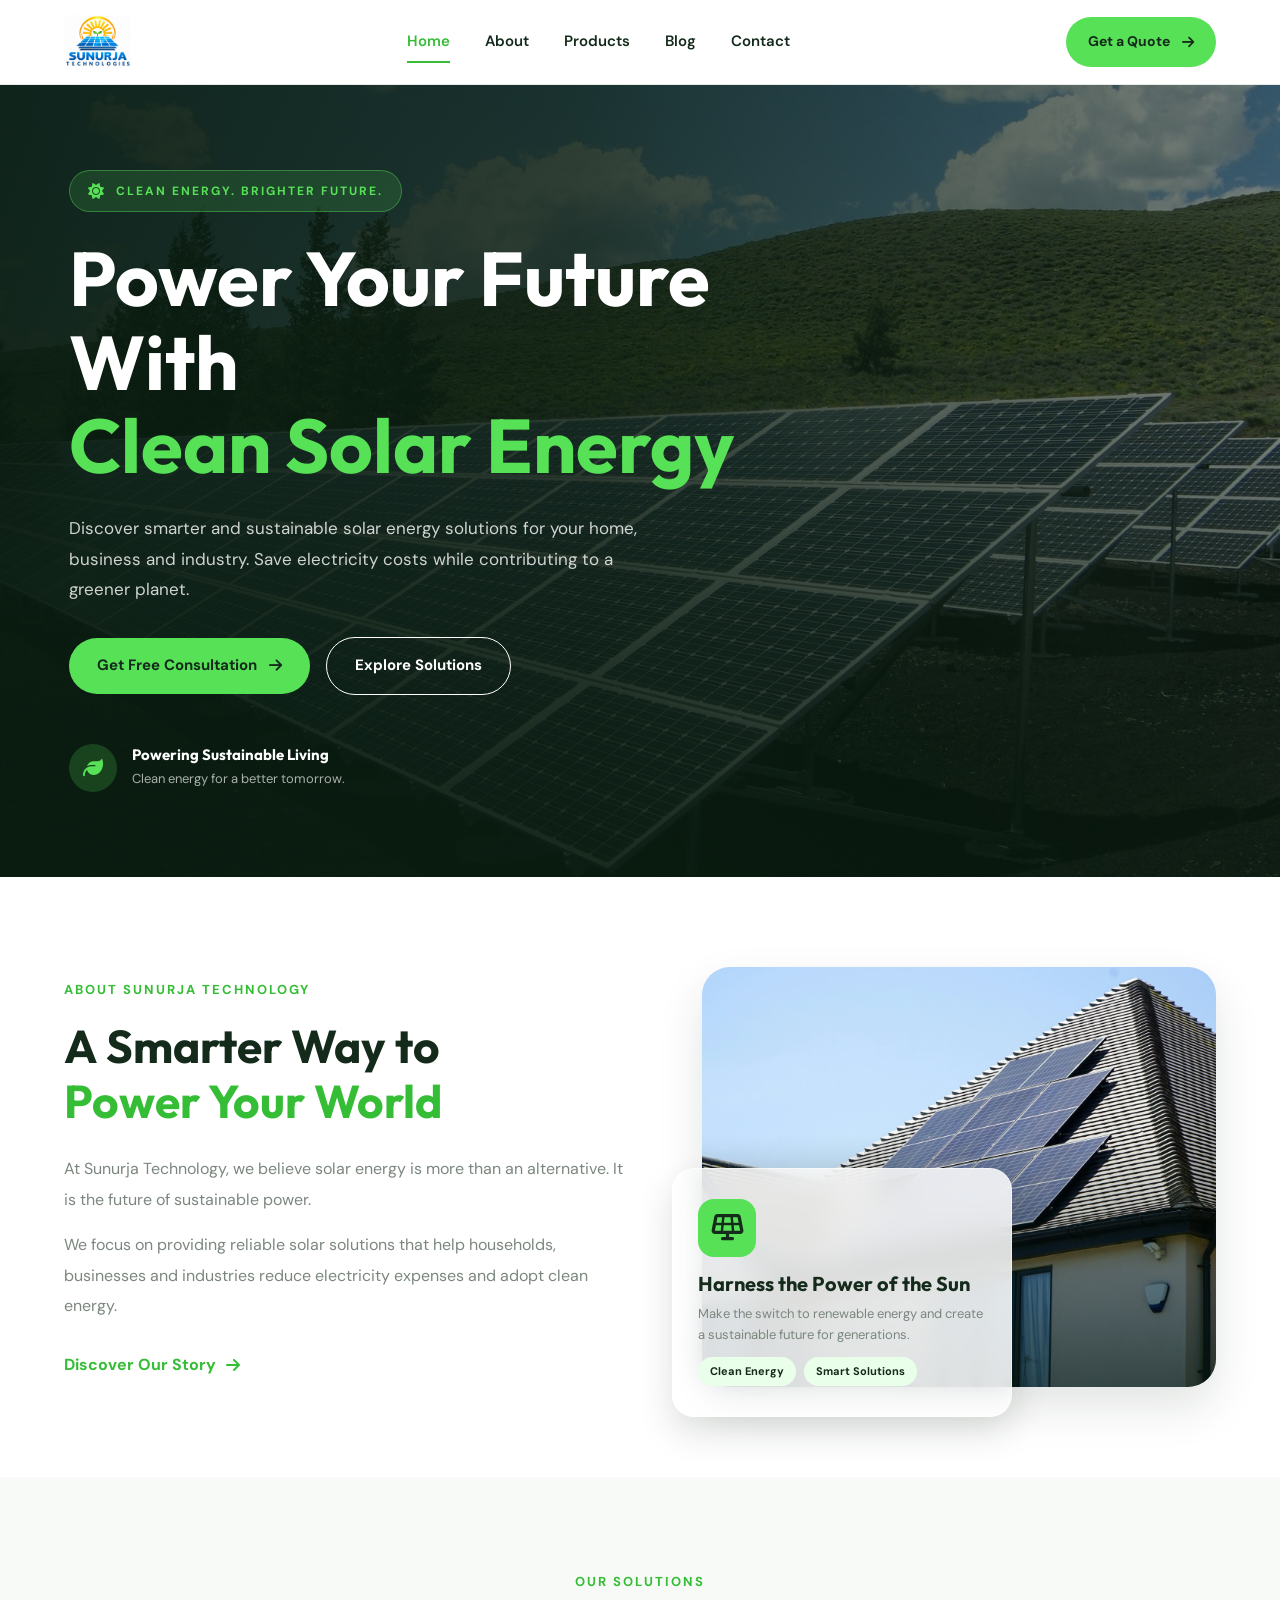
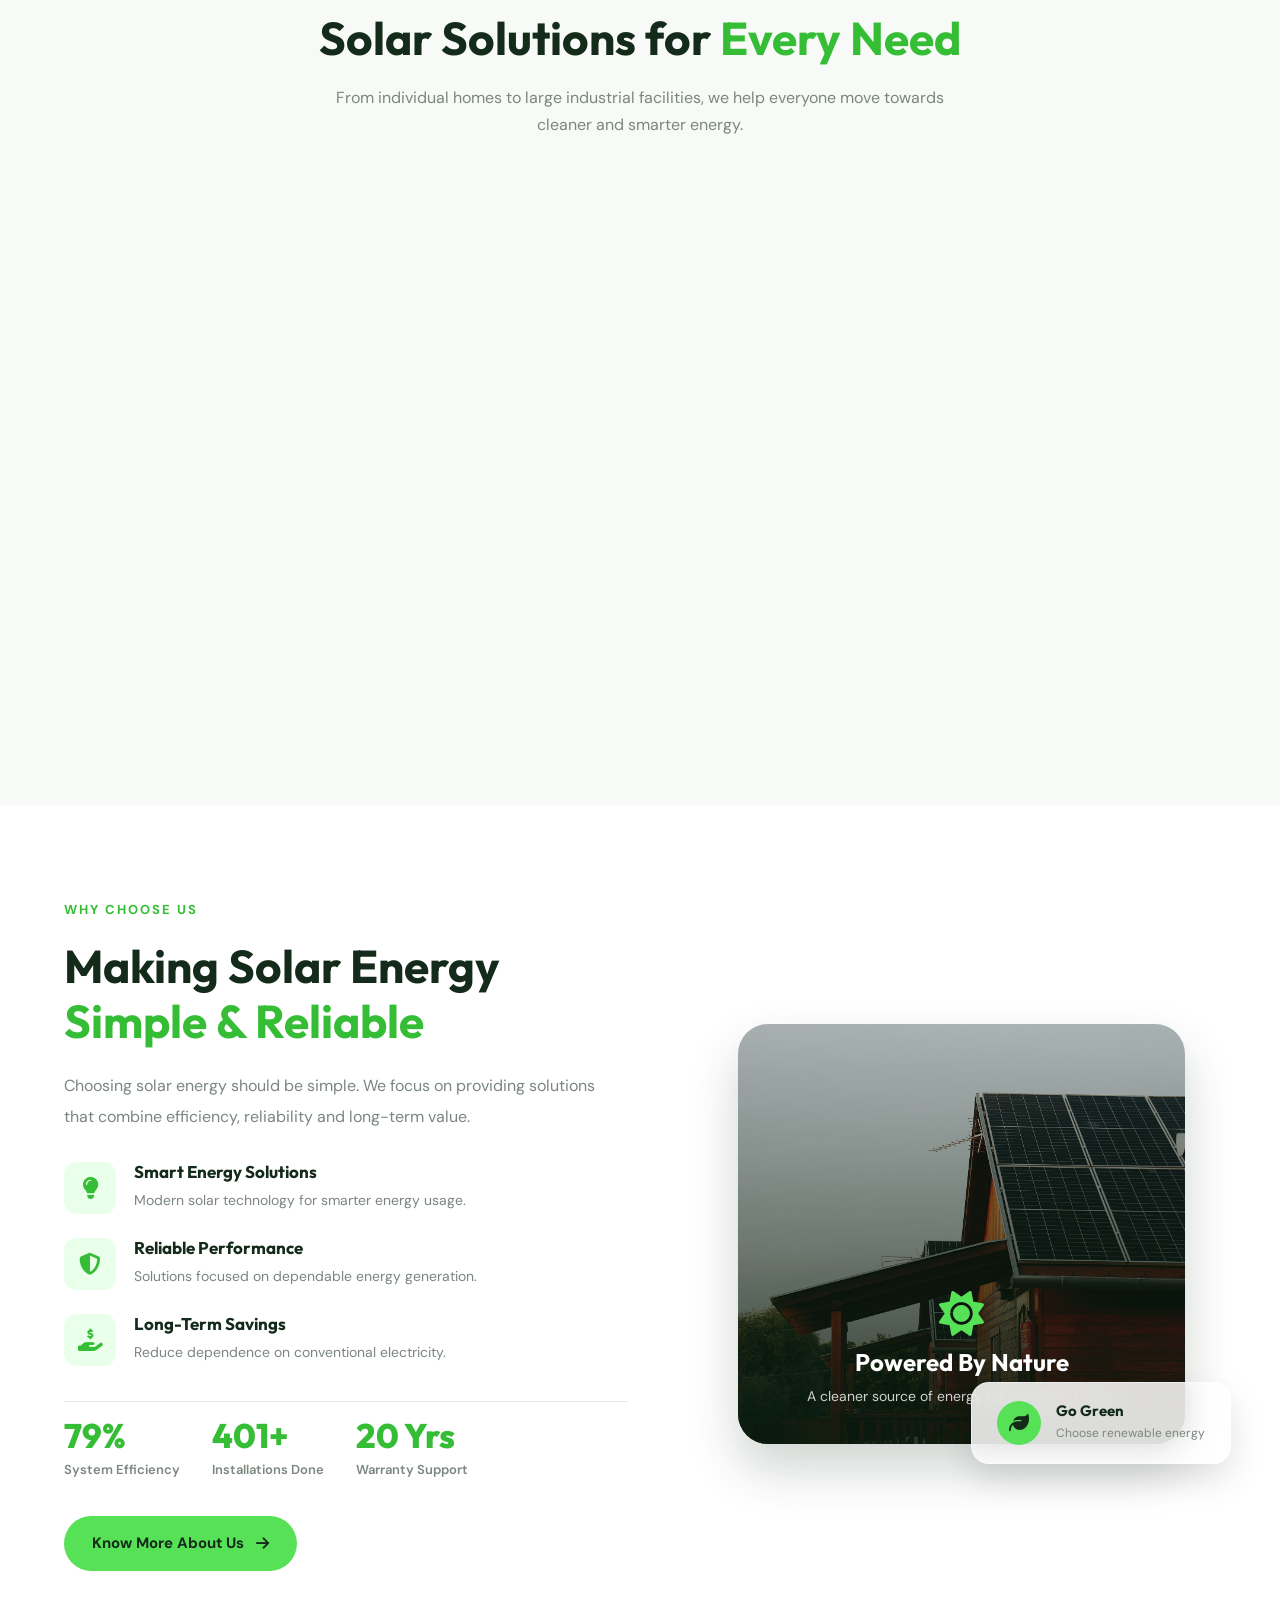
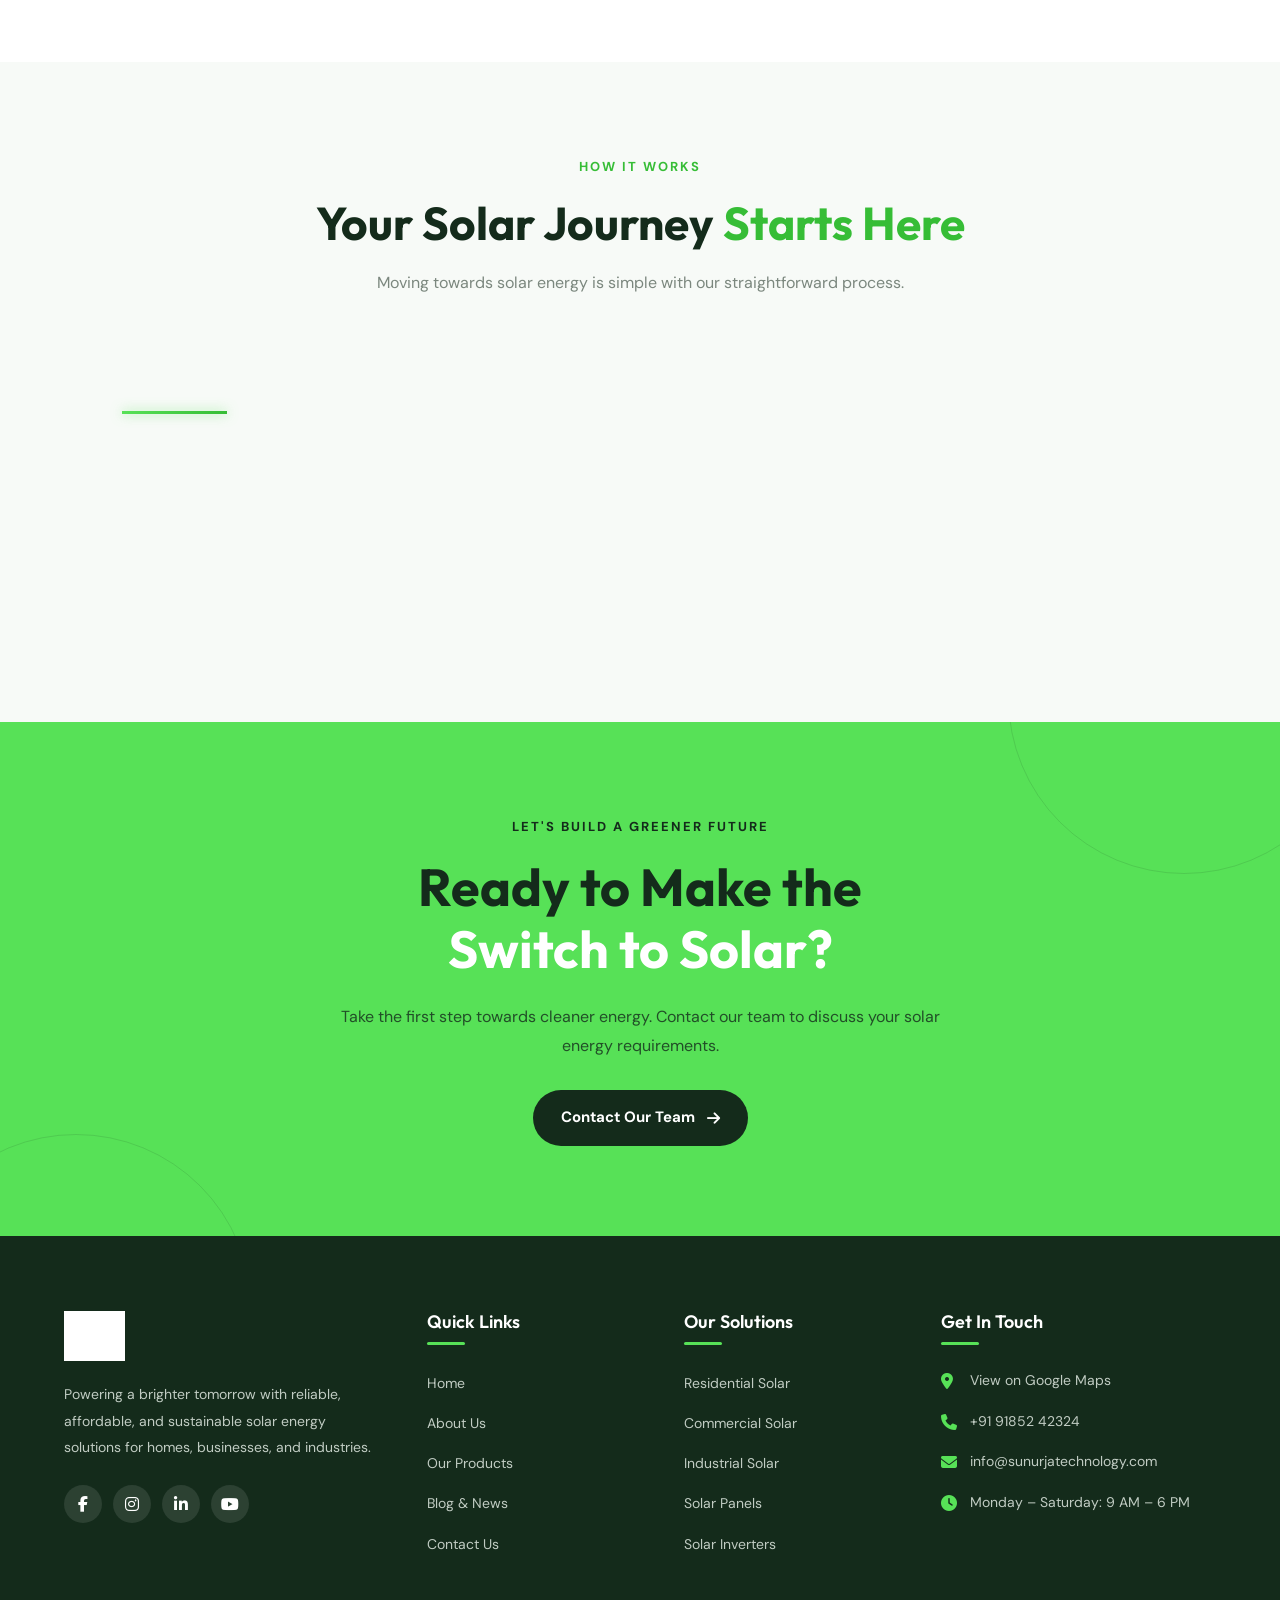
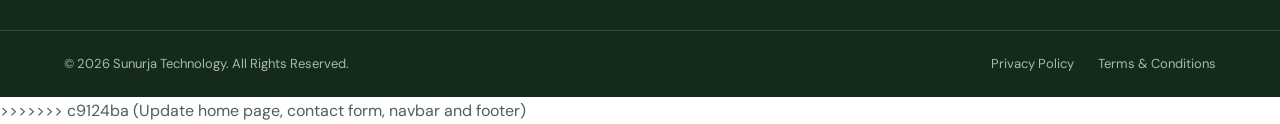
==== index.html @ 0cf75798 "Add values section and contact banner to About page with corresponding styles" ====
<!DOCTYPE html>
    <html lang="en">

    <head>
        <meta charset="UTF-8">
        <meta name="viewport" content="width=device-width, initial-scale=1.0">

        <title>Sunurja Technology | Powering a Greener Future</title>

        <meta name="description"
            content="Sunurja Technology provides innovative solar energy solutions for homes, businesses and industries. Switch to clean and sustainable energy.">

        <meta name="keywords"
            content="Solar Energy, Solar Panels, Solar Installation, Renewable Energy, Sunurja Technology">

        <meta name="author" content="Sunurja Technology">

        <!-- Google Fonts -->
        <link rel="preconnect" href="https://fonts.googleapis.com">
        <link rel="preconnect" href="https://fonts.gstatic.com" crossorigin>

        <link
            href="https://fonts.googleapis.com/css2?family=DM+Sans:wght@400;500;600;700;800&family=Outfit:wght@400;500;600;700;800&display=swap"
            rel="stylesheet">

        <!-- CSS Files -->
        <link rel="stylesheet" href="css/style.css">
        <link rel="stylesheet" href="css/navbar.css">
        <link rel="stylesheet" href="css/footer.css">
        <link rel="stylesheet" href="css/home.css">
        <link rel="stylesheet" href="css/responsive.css">

        <!-- Font Awesome Icons -->
        <link rel="stylesheet" href="https://cdnjs.cloudflare.com/ajax/libs/font-awesome/6.7.2/css/all.min.css">
    </head>

    <body>

        <!-- Navbar Component -->
        <div id="navbar"></div>


        <!-- ================= HERO SECTION ================= -->

        <main>

            <section class="hero-section">

                <!-- Background Video Container -->
                <div class="hero-video-wrapper">
                    <video class="hero-video" autoplay muted loop playsinline
                        poster="assets/images/home/images/hero-solar.jpg">
                        <source src="assets/images/home/vedios/solar-hero.mp4" type="video/mp4">
                    </video>
                </div>

                <div class="hero-overlay"></div>
                S
                <div class="container hero-container">

                    <div class="hero-content">

                        <span class="hero-tag animate-on-scroll" data-animation="fade-down">
                            <i class="fa-solid fa-sun"></i>
                            CLEAN ENERGY. BRIGHTER FUTURE.
                        </span>

                        <h1 class="animate-on-scroll" data-animation="fade-up" data-delay="100">
                            Power Your Future
                            With <span>Clean Solar Energy</span>
                        </h1>

                        <p class="animate-on-scroll" data-animation="fade-up" data-delay="200">
                            Discover smarter and sustainable solar energy
                            solutions for your home, business and industry.
                            Save electricity costs while contributing to
                            a greener planet.
                        </p>

                        <div class="hero-buttons animate-on-scroll" data-animation="fade-up" data-delay="300">

                            <a href="pages/contact.html" class="btn btn-primary pulse-btn">
                                Get Free Consultation
                                <i class="fa-solid fa-arrow-right"></i>
                            </a>

                            <a href="pages/products.html" class="btn btn-outline">
                                Explore Solutions
                            </a>

                        </div>

                        <div class="hero-trust animate-on-scroll" data-animation="fade-up" data-delay="400">

                            <div class="trust-icon">
                                <i class="fa-solid fa-leaf"></i>
                            </div>

                            <div>
                                <h4>Powering Sustainable Living</h4>
                                <p>Clean energy for a better tomorrow.</p>
                            </div>

                        </div>

                    </div>

                </div>

                <div class="hero-bottom-text">
                    <span>01</span>
                    <span>RENEWABLE ENERGY SOLUTIONS</span>
                </div>

            </section>


            <!-- ================= INTRO SECTION ================= -->

            <section class="intro-section section-padding">

                <div class="container">

                    <div class="intro-grid">

                        <div class="intro-content animate-on-scroll" data-animation="fade-right">

                            <span class="section-label">
                                ABOUT SUNURJA TECHNOLOGY
                            </span>

                            <h2>
                                A Smarter Way to
                                <span>Power Your World</span>
                            </h2>

                            <p>
                                At Sunurja Technology, we believe solar energy
                                is more than an alternative. It is the future
                                of sustainable power.
                            </p>

                            <p>
                                We focus on providing reliable solar solutions
                                that help households, businesses and industries
                                reduce electricity expenses and adopt clean
                                energy.
                            </p>

                            <a href="pages/about.html" class="text-link">
                                Discover Our Story
                                <i class="fa-solid fa-arrow-right"></i>
                            </a>

                        </div>

                        <div class="intro-visual-wrapper animate-on-scroll" data-animation="fade-left">

                            <div class="intro-image-card">
                                <img src="assets/images/home/images/solar-installation.jpg"
                                    alt="Solar Installation Engineer" class="intro-img">
                                <div class="intro-img-overlay"></div>
                            </div>

                            <div class="intro-highlight-floating glassmorphism">

                                <div class="highlight-icon">
                                    <i class="fa-solid fa-solar-panel"></i>
                                </div>

                                <h3>Harness the Power of the Sun</h3>

                                <p>
                                    Make the switch to renewable energy and
                                    create a sustainable future for generations.
                                </p>

                                <div class="highlight-bottom">
                                    <span>Clean Energy</span>
                                    <span>Smart Solutions</span>
                                </div>

                            </div>

                        </div>

                    </div>

                </div>

            </section>


            <!-- ================= SOLUTIONS SECTION ================= -->

            <section class="solutions-section section-padding">

                <div class="container">

                    <div class="section-heading animate-on-scroll" data-animation="fade-up">

                        <span class="section-label">
                            OUR SOLUTIONS
                        </span>

                        <h2>
                            Solar Solutions for
                            <span>Every Need</span>
                        </h2>

                        <p>
                            From individual homes to large industrial
                            facilities, we help everyone move towards
                            cleaner and smarter energy.
                        </p>

                    </div>


                    <div class="solutions-grid">

                        <!-- Residential -->

                        <article class="solution-card animate-on-scroll" data-animation="fade-up" data-delay="100">

                            <div class="solution-card-img-wrap">
                                <img src="assets/images/home/images/residential-solar.jpg" alt="Residential Solar"
                                    class="solution-bg-img">
                                <div class="solution-img-overlay"></div>
                            </div>

                            <div class="solution-card-content">
                                <div class="solution-card-header">
                                    <div class="solution-icon">
                                        <i class="fa-solid fa-house"></i>
                                    </div>
                                    <span class="solution-number">01</span>
                                </div>

                                <h3>Residential Solar</h3>

                                <p>
                                    Smart rooftop solar solutions for homes
                                    to reduce electricity bills and achieve
                                    energy independence.
                                </p>

                                <a href="pages/products.html" class="card-link">
                                    Explore Solution
                                    <i class="fa-solid fa-arrow-right"></i>
                                </a>
                            </div>

                        </article>


                        <!-- Commercial -->

                        <article class="solution-card featured-card animate-on-scroll" data-animation="fade-up"
                            data-delay="200">

                            <div class="solution-card-img-wrap">
                                <img src="assets/images/home/images/commercial-solar.jpg" alt="Commercial Solar"
                                    class="solution-bg-img">
                                <div class="solution-img-overlay"></div>
                            </div>

                            <div class="solution-card-content">
                                <div class="solution-card-header">
                                    <div class="solution-icon">
                                        <i class="fa-solid fa-building"></i>
                                    </div>
                                    <span class="solution-number">02</span>
                                </div>

                                <h3>Commercial Solar</h3>

                                <p>
                                    Cost-effective solar energy systems for
                                    offices, shops and commercial buildings.
                                </p>

                                <a href="pages/products.html" class="card-link">
                                    Explore Solution
                                    <i class="fa-solid fa-arrow-right"></i>
                                </a>
                            </div>

                        </article>


                        <!-- Industrial -->

                        <article class="solution-card animate-on-scroll" data-animation="fade-up" data-delay="300">

                            <div class="solution-card-img-wrap">
                                <img src="assets/images/home/images/industrial-solar.jpg" alt="Industrial Solar"
                                    class="solution-bg-img">
                                <div class="solution-img-overlay"></div>
                            </div>

                            <div class="solution-card-content">
                                <div class="solution-card-header">
                                    <div class="solution-icon">
                                        <i class="fa-solid fa-industry"></i>
                                    </div>
                                    <span class="solution-number">03</span>
                                </div>

                                <h3>Industrial Solar</h3>

                                <p>
                                    High-capacity solar energy solutions
                                    designed for factories and industrial
                                    facilities.
                                </p>

                                <a href="pages/products.html" class="card-link">
                                    Explore Solution
                                    <i class="fa-solid fa-arrow-right"></i>
                                </a>
                            </div>

                        </article>

                    </div>

                </div>

            </section>


            <!-- ================= WHY CHOOSE US ================= -->

            <section class="why-section section-padding">

                <div class="container">

                    <div class="why-grid">

                        <div class="why-content animate-on-scroll" data-animation="fade-right">

                            <span class="section-label">
                                WHY CHOOSE US
                            </span>

                            <h2>
                                Making Solar Energy
                                <span>Simple & Reliable</span>
                            </h2>

                            <p>
                                Choosing solar energy should be simple.
                                We focus on providing solutions that
                                combine efficiency, reliability and
                                long-term value.
                            </p>

                            <div class="why-features">

                                <div class="why-feature">

                                    <div class="feature-icon">
                                        <i class="fa-solid fa-lightbulb"></i>
                                    </div>

                                    <div>
                                        <h4>Smart Energy Solutions</h4>
                                        <p>
                                            Modern solar technology
                                            for smarter energy usage.
                                        </p>
                                    </div>

                                </div>


                                <div class="why-feature">

                                    <div class="feature-icon">
                                        <i class="fa-solid fa-shield-halved"></i>
                                    </div>

                                    <div>
                                        <h4>Reliable Performance</h4>
                                        <p>
                                            Solutions focused on
                                            dependable energy generation.
                                        </p>
                                    </div>

                                </div>


                                <div class="why-feature">

                                    <div class="feature-icon">
                                        <i class="fa-solid fa-hand-holding-dollar"></i>
                                    </div>

                                    <div>
                                        <h4>Long-Term Savings</h4>
                                        <p>
                                            Reduce dependence on
                                            conventional electricity.
                                        </p>
                                    </div>

                                </div>

                            </div>

                            <!-- Statistics Counter Row -->
                            <div class="stats-row">
                                <div class="stat-item">
                                    <h3 class="stat-number" data-target="99" data-suffix="%">0%</h3>
                                    <p class="stat-label">System Efficiency</p>
                                </div>
                                <div class="stat-item">
                                    <h3 class="stat-number" data-target="500" data-suffix="+">0+</h3>
                                    <p class="stat-label">Installations Done</p>
                                </div>
                                <div class="stat-item">
                                    <h3 class="stat-number" data-target="25" data-suffix=" Yrs">0 Yrs</h3>
                                    <p class="stat-label">Warranty Support</p>
                                </div>
                            </div>

                            <a href="pages/about.html" class="btn btn-primary">
                                Know More About Us
                                <i class="fa-solid fa-arrow-right"></i>
                            </a>

                        </div>


                        <div class="why-visual animate-on-scroll" data-animation="fade-left">

                            <div class="why-image-card">
                                <img src="assets/images/home/images/solar-house.jpg" alt="Solar House Installation"
                                    class="why-main-img">
                                <div class="why-img-overlay"></div>

                                <div class="why-overlay-info">
                                    <i class="fa-solid fa-sun pulse-icon"></i>
                                    <h3>Powered By Nature</h3>
                                    <p>A cleaner source of energy for a brighter future.</p>
                                </div>
                            </div>

                            <div class="floating-card glassmorphism">

                                <i class="fa-solid fa-leaf"></i>

                                <div>
                                    <h4>Go Green</h4>
                                    <p>Choose renewable energy</p>
                                </div>

                            </div>

                        </div>

                    </div>

                </div>

            </section>


            <!-- ================= PROCESS SECTION ================= -->

            <section class="process-section section-padding">

                <div class="container">

                    <div class="section-heading animate-on-scroll" data-animation="fade-up">

                        <span class="section-label">
                            HOW IT WORKS
                        </span>

                        <h2>
                            Your Solar Journey
                            <span>Starts Here</span>
                        </h2>

                        <p>
                            Moving towards solar energy is simple
                            with our straightforward process.
                        </p>

                    </div>


                    <div class="process-timeline-container">
                        <div class="process-line-progress" id="processProgress"></div>

                        <div class="process-grid">

                            <div class="process-card animate-on-scroll" data-animation="fade-up" data-delay="100">

                                <span class="process-number">01</span>

                                <div class="process-icon">
                                    <i class="fa-solid fa-comments"></i>
                                </div>

                                <h3>Consultation</h3>

                                <p>
                                    Discuss your energy requirements
                                    and explore suitable solar solutions.
                                </p>

                            </div>


                            <div class="process-card animate-on-scroll" data-animation="fade-up" data-delay="200">

                                <span class="process-number">02</span>

                                <div class="process-icon">
                                    <i class="fa-solid fa-clipboard-check"></i>
                                </div>

                                <h3>Planning</h3>

                                <p>
                                    Evaluate your requirements and
                                    prepare a suitable solar system plan.
                                </p>

                            </div>


                            <div class="process-card animate-on-scroll" data-animation="fade-up" data-delay="300">

                                <span class="process-number">03</span>

                                <div class="process-icon">
                                    <i class="fa-solid fa-solar-panel"></i>
                                </div>

                                <h3>Installation</h3>

                                <p>
                                    Move towards clean energy with
                                    professional solar system installation.
                                </p>

                            </div>


                            <div class="process-card animate-on-scroll" data-animation="fade-up" data-delay="400">

                                <span class="process-number">04</span>

                                <div class="process-icon">
                                    <i class="fa-solid fa-plug-circle-check"></i>
                                </div>

                                <h3>Go Solar</h3>

                                <p>
                                    Start using renewable energy
                                    and enjoy the benefits of solar power.
                                </p>

                            </div>

                        </div>
                    </div>

                </div>

            </section>


            <!-- ================= CTA SECTION ================= -->

            <section class="cta-section animate-on-scroll" data-animation="fade-up">

                <div class="container">

                    <div class="cta-content">

                        <span class="section-label">
                            LET'S BUILD A GREENER FUTURE
                        </span>

                        <h2>
                            Ready to Make the
                            <span>Switch to Solar?</span>
                        </h2>

                        <p>
                            Take the first step towards cleaner energy.
                            Contact our team to discuss your solar
                            energy requirements.
                        </p>

                        <a href="pages/contact.html" class="btn btn-dark">
                            Contact Our Team
                            <i class="fa-solid fa-arrow-right"></i>
                        </a>

                    </div>

                </div>

            </section>

        </main>


        <!-- Footer Component -->
        <div id="footer"></div>


        <!-- JavaScript Files -->
        <script src="js/navbar.js" defer></script>
        <script src="js/footer.js" defer></script>
        <script src="js/main.js" defer></script>
        <script src="js/animations.js" defer></script>

    </body>

    </html>
    >>>>>>> c9124ba (Update home page, contact form, navbar and footer)
---- css/style.css ----
/* =========================================
   SUNURJA TECHNOLOGY
   GLOBAL STYLESHEET
   Author: Swapnil
   ========================================= */

/* ---------- 1. ROOT VARIABLES ---------- */

:root {
    --primary: #57e157;
    --primary-dark: #36bd36;
    --primary-light: #eaffea;

    --secondary: #142b1b;
    --dark: #101b14;
    --text: #525f55;
    --muted: #7b877e;

    --white: #ffffff;
    --light-bg: #f7faf7;
    --border: #e5ebe5;

    --font-heading: 'Outfit', sans-serif;
    --font-body: 'DM Sans', sans-serif;

    --container-width: 1200px;

    --section-padding: 90px 0;

    --transition: all 0.3s ease;

    --shadow-sm: 0 4px 15px rgba(0, 0, 0, 0.05);
    --shadow-md: 0 10px 30px rgba(0, 0, 0, 0.08);
    --shadow-lg: 0 20px 50px rgba(0, 0, 0, 0.12);

    --radius-sm: 8px;
    --radius-md: 16px;
    --radius-lg: 24px;
}


/* ---------- 2. CSS RESET ---------- */

* {
    margin: 0;
    padding: 0;
    box-sizing: border-box;
}

html {
    scroll-behavior: smooth;
    scroll-padding-top: 90px;
}

body {
    font-family: var(--font-body);
    font-size: 16px;
    font-weight: 400;
    line-height: 1.7;
    color: var(--text);
    background-color: var(--white);
    overflow-x: hidden;
}

body,
button,
input,
textarea,
select {
    font-family: var(--font-body);
}

img {
    max-width: 100%;
    display: block;
}

a {
    color: inherit;
    text-decoration: none;
    transition: var(--transition);
}

button {
    cursor: pointer;
    border: none;
}

ul,
ol {
    list-style: none;
}

input,
textarea,
select {
    outline: none;
}


/* ---------- 3. TYPOGRAPHY ---------- */

h1,
h2,
h3,
h4,
h5,
h6 {
    font-family: var(--font-heading);
    font-weight: 700;
    line-height: 1.2;
    color: var(--secondary);
}

h1 {
    font-size: clamp(42px, 5vw, 68px);
}

h2 {
    font-size: clamp(32px, 4vw, 46px);
}

h3 {
    font-size: 25px;
}

h4 {
    font-size: 19px;
}

p {
    margin-bottom: 15px;
}

span {
    display: inline-block;
}

::selection {
    background: var(--primary);
    color: var(--secondary);
}


/* ---------- 4. COMMON CONTAINER ---------- */

.container {
    width: 90%;
    max-width: var(--container-width);
    margin: 0 auto;
}

.section-padding {
    padding: var(--section-padding);
}

.section-label {
    display: inline-block;
    color: var(--primary-dark);
    font-size: 13px;
    font-weight: 700;
    letter-spacing: 2px;
    text-transform: uppercase;
    margin-bottom: 18px;
}

.section-heading {
    max-width: 700px;
    margin: 0 auto 55px;
    text-align: center;
}

.section-heading h2 {
    margin-bottom: 18px;
}

.section-heading h2 span,
h2 span {
    color: var(--primary-dark);
}

.section-heading p {
    max-width: 620px;
    margin: 0 auto;
    color: var(--muted);
}


/* ---------- 5. BUTTON STYLES ---------- */

.btn {
    display: inline-flex;
    align-items: center;
    justify-content: center;
    gap: 12px;

    padding: 15px 28px;

    font-size: 15px;
    font-weight: 700;

    border-radius: 50px;

    transition: var(--transition);
}

.btn-primary {
    background: var(--primary);
    color: var(--secondary);
}

.btn-primary:hover {
    background: var(--primary-dark);
    color: var(--white);
    transform: translateY(-3px);
    box-shadow: var(--shadow-md);
}

.btn-outline {
    background: transparent;
    border: 1.5px solid var(--white);
    color: var(--white);
}

.btn-outline:hover {
    background: var(--white);
    color: var(--secondary);
    transform: translateY(-3px);
}

.btn-dark {
    background: var(--secondary);
    color: var(--white);
}

.btn-dark:hover {
    background: var(--dark);
    transform: translateY(-3px);
    box-shadow: var(--shadow-md);
}

.text-link {
    display: inline-flex;
    align-items: center;
    gap: 10px;

    color: var(--primary-dark);
    font-weight: 700;
}

.text-link:hover {
    gap: 16px;
}


/* ---------- 6. COMMON CARDS ---------- */

.card {
    background: var(--white);
    border: 1px solid var(--border);
    border-radius: var(--radius-md);
    padding: 30px;
    transition: var(--transition);
}

.card:hover {
    transform: translateY(-6px);
    box-shadow: var(--shadow-md);
}


/* ---------- 7. ICON BOX ---------- */

.icon-box {
    width: 60px;
    height: 60px;

    display: flex;
    align-items: center;
    justify-content: center;

    background: var(--primary-light);
    color: var(--primary-dark);

    border-radius: var(--radius-md);
    font-size: 25px;
}


/* ---------- 8. BACKGROUND UTILITIES ---------- */

.bg-light {
    background: var(--light-bg);
}

.bg-primary {
    background: var(--primary);
}

.bg-dark {
    background: var(--secondary);
}


/* ---------- 9. SPACING UTILITIES ---------- */

.mt-1 {
    margin-top: 10px;
}

.mt-2 {
    margin-top: 20px;
}

.mt-3 {
    margin-top: 30px;
}

.mb-1 {
    margin-bottom: 10px;
}

.mb-2 {
    margin-bottom: 20px;
}

.mb-3 {
    margin-bottom: 30px;
}


/* ---------- 10. IMAGE STYLES ---------- */

.image-cover {
    width: 100%;
    height: 100%;
    object-fit: cover;
}

.rounded-image {
    border-radius: var(--radius-lg);
}


/* ---------- 11. FORM ELEMENTS ---------- */

.form-group {
    margin-bottom: 20px;
}

.form-group label {
    display: block;
    margin-bottom: 8px;
    color: var(--secondary);
    font-weight: 600;
}

.form-control {
    width: 100%;
    padding: 14px 16px;

    background: var(--white);
    border: 1px solid var(--border);
    border-radius: var(--radius-sm);

    color: var(--secondary);
    font-size: 15px;

    transition: var(--transition);
}

.form-control:focus {
    border-color: var(--primary-dark);
    box-shadow: 0 0 0 3px rgba(87, 225, 87, 0.12);
}

.form-control::placeholder {
    color: #a5afa7;
}


/* ---------- 12. SCROLLBAR ---------- */

::-webkit-scrollbar {
    width: 8px;
}

::-webkit-scrollbar-track {
    background: var(--light-bg);
}

::-webkit-scrollbar-thumb {
    background: var(--primary-dark);
    border-radius: 20px;
}

::-webkit-scrollbar-thumb:hover {
    background: var(--secondary);
}


/* ---------- 13. ACCESSIBILITY ---------- */

:focus-visible {
    outline: 3px solid var(--primary-dark);
    outline-offset: 3px;
}

.skip-link {
    position: absolute;
    left: -9999px;
    top: 0;
    z-index: 9999;
    padding: 12px 20px;
    background: var(--primary);
    color: var(--secondary);
}

.skip-link:focus {
    left: 10px;
}
---- css/navbar.css ----
/* =========================================
   SUNURJA TECHNOLOGY
   NAVBAR STYLESHEET
   Author: Swapnil
   ========================================= */


/* ---------- HEADER ---------- */

.site-header {
    width: 100%;
    height: 85px;

    position: sticky;
    top: 0;
    left: 0;
    z-index: 1000;

    background: var(--white);
    border-bottom: 1px solid var(--border);

    transition: var(--transition);
}

.site-header.scrolled {
    height: 75px;
    box-shadow: var(--shadow-sm);
}


/* ---------- NAVBAR CONTAINER ---------- */

.navbar-container {
    height: 100%;

    display: flex;
    align-items: center;
    justify-content: space-between;
}


/* ---------- LOGO ---------- */

.navbar-logo {
    display: flex;
    align-items: center;
    flex-shrink: 0;
}

.navbar-logo-img {
    height: 55px;
    width: auto;
    object-fit: contain;
}

.site-header.scrolled .navbar-logo-img {
    height: 48px;
}


/* ---------- DESKTOP NAVIGATION ---------- */

.navbar-menu {
    display: flex;
    align-items: center;
}

.nav-list {
    display: flex;
    align-items: center;
    gap: 35px;
}

.nav-item {
    position: relative;
}

.nav-link {
    position: relative;

    display: inline-block;
    padding: 10px 0;

    font-size: 15px;
    font-weight: 600;
    color: var(--secondary);

    transition: var(--transition);
}

.nav-link::after {
    content: "";

    position: absolute;
    left: 0;
    bottom: 2px;

    width: 0;
    height: 2px;

    background: var(--primary-dark);
    transition: var(--transition);
}

.nav-link:hover,
.nav-link.active {
    color: var(--primary-dark);
}

.nav-link:hover::after,
.nav-link.active::after {
    width: 100%;
}


/* ---------- QUOTE BUTTON ---------- */

.navbar-actions {
    display: flex;
    align-items: center;
}

.navbar-quote-btn {
    display: inline-flex;
    align-items: center;
    justify-content: center;
    gap: 12px;

    padding: 13px 22px;

    background: var(--primary);
    color: var(--secondary);

    border-radius: 50px;

    font-size: 14px;
    font-weight: 700;

    transition: var(--transition);
}

.navbar-quote-btn:hover {
    background: var(--secondary);
    color: var(--white);
    transform: translateY(-2px);
}

.navbar-quote-btn i {
    transition: var(--transition);
}

.navbar-quote-btn:hover i {
    transform: translateX(4px);
}


/* ---------- MOBILE BUTTON ---------- */

.menu-toggle {
    display: none;

    width: 43px;
    height: 43px;

    background: var(--primary-light);
    border-radius: 10px;

    flex-direction: column;
    align-items: center;
    justify-content: center;
    gap: 5px;

    cursor: pointer;
}

.menu-toggle span {
    width: 21px;
    height: 2px;

    background: var(--secondary);
    border-radius: 5px;

    transition: var(--transition);
}


/* Hamburger animation */

.menu-toggle.active span:nth-child(1) {
    transform: translateY(7px) rotate(45deg);
}

.menu-toggle.active span:nth-child(2) {
    opacity: 0;
}

.menu-toggle.active span:nth-child(3) {
    transform: translateY(-7px) rotate(-45deg);
}


/* ---------- MOBILE QUOTE BUTTON ---------- */

.mobile-quote-btn {
    display: none;
}


/* ---------- RESPONSIVE NAVBAR ---------- */

@media (max-width: 1050px) {

    .nav-list {
        gap: 22px;
    }

    .navbar-quote-btn {
        padding: 12px 17px;
    }

}


@media (max-width: 850px) {

    .site-header {
        height: 75px;
    }

    .site-header.scrolled {
        height: 70px;
    }

    .menu-toggle {
        display: flex;
    }

    .navbar-actions {
        gap: 12px;
    }

    .navbar-quote-btn {
        display: none;
    }

    /* Mobile menu */

    .navbar-menu {
        position: absolute;
        top: 100%;
        left: 0;

        width: 100%;
        max-height: calc(100vh - 75px);
        overflow-y: auto;

        padding: 20px 5% 30px;

        background: var(--white);
        border-top: 1px solid var(--border);

        box-shadow: var(--shadow-md);

        display: flex;
        flex-direction: column;
        align-items: stretch;
        gap: 20px;

        opacity: 0;
        visibility: hidden;
        transform: translateY(-10px);

        transition: var(--transition);
    }

    .navbar-menu.active {
        opacity: 1;
        visibility: visible;
        transform: translateY(0);
    }

    .nav-list {
        width: 100%;
        flex-direction: column;
        align-items: stretch;
        gap: 0;
    }

    .nav-item {
        width: 100%;
        border-bottom: 1px solid var(--border);
    }

    .nav-link {
        display: block;
        padding: 15px 5px;
        font-size: 16px;
    }

    .nav-link::after {
        display: none;
    }

    .mobile-quote-btn {
        display: flex;
        align-items: center;
        justify-content: center;
        gap: 10px;

        width: 100%;
        padding: 14px;

        background: var(--primary);
        color: var(--secondary);

        border-radius: 50px;
        font-weight: 700;
    }

    .mobile-quote-btn:hover {
        background: var(--primary-dark);
        color: var(--white);
    }

}


@media (max-width: 480px) {

    .navbar-logo-img {
        height: 42px;
    }

}
---- css/footer.css ----
/* =========================================
   SUNURJA TECHNOLOGY - FOOTER
========================================= */

.site-footer {
    background: var(--secondary);
    color: #ffffff;
    margin-top: 0;
}

/* Main Footer */

.footer-main {
    padding: 75px 0 60px;
}

.footer-grid {
    display: grid;
    grid-template-columns: 1.5fr 1fr 1fr 1.3fr;
    gap: 45px;
}

/* Company Information */

.footer-about {
    max-width: 330px;
}

.footer-logo {
    display: inline-flex;
    align-items: center;
    margin-bottom: 20px;
}

.footer-logo-img {
    height: 50px;
    width: auto;
    object-fit: contain;
    filter: brightness(0) invert(1);
}

.footer-about>p {
    color: #c1ccc3;
    font-size: 14px;
    line-height: 1.9;
    margin-bottom: 24px;
}

/* Social Media */

.footer-socials {
    display: flex;
    align-items: center;
    gap: 11px;
}

.footer-socials a {
    width: 38px;
    height: 38px;
    display: flex;
    align-items: center;
    justify-content: center;
    background: rgba(255, 255, 255, 0.1);
    color: #ffffff;
    border-radius: 50%;
    transition: var(--transition);
}

.footer-socials a:hover {
    background: var(--primary);
    color: var(--secondary);
    transform: translateY(-4px);
}

/* Footer Columns */

.footer-column h3 {
    color: #ffffff;
    font-family: var(--font-heading);
    font-size: 18px;
    font-weight: 600;
    margin-bottom: 24px;
    position: relative;
    padding-bottom: 12px;
}

.footer-column h3::after {
    content: "";
    position: absolute;
    bottom: 0;
    left: 0;
    width: 38px;
    height: 3px;
    background: var(--primary);
    border-radius: 5px;
}

.footer-column ul {
    list-style: none;
    padding: 0;
    margin: 0;
}

.footer-column ul li {
    margin-bottom: 13px;
}

.footer-column ul li a {
    color: #c1ccc3;
    font-size: 14px;
    transition: var(--transition);
}

.footer-column ul li a:hover {
    color: var(--primary);
    padding-left: 5px;
}

/* Contact Details */

.footer-contact-item {
    display: flex;
    align-items: flex-start;
    gap: 12px;
    margin-bottom: 17px;
}

.footer-contact-item i {
    color: var(--primary);
    font-size: 16px;
    margin-top: 4px;
    min-width: 17px;
}

.footer-contact-item p,
.footer-contact-item a {
    color: #c1ccc3;
    font-size: 14px;
    line-height: 1.7;
    margin: 0;
}

.footer-contact-item a:hover {
    color: var(--primary);
}

/* Footer Bottom */

.footer-bottom {
    border-top: 1px solid rgba(255, 255, 255, 0.12);
    padding: 22px 0;
}

.footer-bottom-content {
    display: flex;
    justify-content: space-between;
    align-items: center;
    gap: 20px;
}

.footer-bottom p {
    color: #aab7ad;
    font-size: 13px;
    margin: 0;
}

.footer-legal-links {
    display: flex;
    gap: 24px;
}

.footer-legal-links a {
    color: #aab7ad;
    font-size: 13px;
    transition: var(--transition);
}

.footer-legal-links a:hover {
    color: var(--primary);
}

/* Responsive Footer */

@media (max-width: 992px) {
    .footer-grid {
        grid-template-columns: repeat(2, 1fr);
        gap: 40px;
    }

    .footer-about {
        max-width: 100%;
    }
}

@media (max-width: 576px) {
    .footer-main {
        padding: 55px 0 40px;
    }

    .footer-grid {
        grid-template-columns: 1fr;
        gap: 35px;
    }

    .footer-bottom-content {
        flex-direction: column;
        text-align: center;
    }

    .footer-legal-links {
        justify-content: center;
        flex-wrap: wrap;
        gap: 15px;
    }
}
---- css/home.css ----
/* =========================================
   SUNURJA TECHNOLOGY
   HOME PAGE STYLESHEET
   Author: Swapnil
   ========================================= */


/* =========================================
   1. HERO SECTION
   ========================================= */

.hero-section {
    position: relative;
    min-height: 680px;
    height: 88vh;
    max-height: 880px;

    display: flex;
    align-items: center;

    background: #091c10;
    overflow: hidden;
}

/* Background Video Styling */
.hero-video-wrapper {
    position: absolute;
    top: 0;
    left: 0;
    width: 100%;
    height: 100%;
    z-index: 1;
    overflow: hidden;
}

.hero-video {
    width: 100%;
    height: 100%;
    object-fit: cover;
    object-position: center;
    filter: brightness(0.85);
    transform: scale(1.05);
    animation: slowZoom 25s infinite alternate ease-in-out;
}

@keyframes slowZoom {
    0% { transform: scale(1.02); }
    100% { transform: scale(1.12); }
}

.hero-overlay {
    position: absolute;
    inset: 0;
    z-index: 2;
    background: linear-gradient(90deg,
            rgba(9, 28, 16, 0.94) 0%,
            rgba(9, 28, 16, 0.82) 45%,
            rgba(9, 28, 16, 0.45) 100%),
        linear-gradient(0deg,
            rgba(10, 25, 15, 0.6) 0%,
            transparent 60%);
}

.hero-container {
    position: relative;
    z-index: 2;
}

.hero-content {
    max-width: 700px;
    color: var(--white);
    animation: heroFadeUp 0.9s ease both;
}

.hero-tag {
    display: inline-flex;
    align-items: center;
    gap: 10px;

    padding: 10px 18px;

    background: rgba(87, 225, 87, 0.15);
    border: 1px solid rgba(87, 225, 87, 0.4);
    border-radius: 50px;

    color: var(--primary);
    font-size: 12px;
    font-weight: 700;
    letter-spacing: 2px;

    margin-bottom: 25px;
}

.hero-tag i {
    font-size: 16px;
}

.hero-content h1 {
    color: var(--white);
    font-size: clamp(45px, 6vw, 76px);
    line-height: 1.1;
    margin-bottom: 25px;
    max-width: 720px;
}

.hero-content h1 span {
    color: var(--primary);
}

.hero-content>p {
    max-width: 580px;
    color: rgba(255, 255, 255, 0.8);
    font-size: 17px;
    line-height: 1.8;
    margin-bottom: 32px;
}

.hero-buttons {
    display: flex;
    align-items: center;
    flex-wrap: wrap;
    gap: 16px;
}

.hero-trust {
    display: flex;
    align-items: center;
    gap: 15px;
    margin-top: 50px;
}

.trust-icon {
    width: 48px;
    height: 48px;

    display: flex;
    align-items: center;
    justify-content: center;

    background: rgba(87, 225, 87, 0.2);
    color: var(--primary);

    border-radius: 50%;
    font-size: 20px;
}

.hero-trust h4 {
    color: var(--white);
    font-size: 15px;
    margin-bottom: 4px;
}

.hero-trust p {
    color: rgba(255, 255, 255, 0.65);
    font-size: 13px;
    margin: 0;
}

.hero-bottom-text {
    position: absolute;
    bottom: 30px;
    right: 5%;

    display: flex;
    align-items: center;
    gap: 15px;

    color: rgba(255, 255, 255, 0.75);
    font-size: 11px;
    letter-spacing: 2px;
    font-weight: 700;
}

.hero-bottom-text span:first-child {
    color: var(--primary);
    font-size: 22px;
}


/* =========================================
   2. INTRODUCTION SECTION
   ========================================= */

.intro-section {
    background: var(--white);
    position: relative;
    overflow: hidden;
}

.intro-grid {
    display: grid;
    grid-template-columns: 1.05fr 0.95fr;
    align-items: center;
    gap: 70px;
}

.intro-content h2 {
    margin-bottom: 25px;
}

.intro-content>p {
    color: var(--muted);
    font-size: 16px;
    line-height: 1.9;
}

.intro-content .text-link {
    margin-top: 15px;
}

/* Modern Photo + Floating Glass Card */
.intro-visual-wrapper {
    position: relative;
    display: flex;
    align-items: center;
    justify-content: center;
}

.intro-image-card {
    width: 100%;
    height: 420px;
    border-radius: 28px;
    overflow: hidden;
    position: relative;
    box-shadow: 0 20px 45px rgba(20, 43, 27, 0.12);
}

.intro-img {
    width: 100%;
    height: 100%;
    object-fit: cover;
    transition: transform 0.8s ease;
}

.intro-visual-wrapper:hover .intro-img {
    transform: scale(1.06);
}

.intro-img-overlay {
    position: absolute;
    inset: 0;
    background: linear-gradient(180deg, transparent 40%, rgba(9, 28, 16, 0.6) 100%);
}

.intro-highlight-floating {
    position: absolute;
    bottom: -30px;
    left: -30px;
    max-width: 340px;
    padding: 30px 25px;
    border-radius: 22px;
    background: rgba(255, 255, 255, 0.88);
    backdrop-filter: blur(16px);
    -webkit-backdrop-filter: blur(16px);
    border: 1px solid rgba(255, 255, 255, 0.6);
    box-shadow: 0 15px 35px rgba(20, 43, 27, 0.15);
    transition: transform 0.4s ease;
}

.intro-visual-wrapper:hover .intro-highlight-floating {
    transform: translateY(-8px);
}

.highlight-icon {
    width: 58px;
    height: 58px;
    display: flex;
    align-items: center;
    justify-content: center;
    background: var(--primary);
    color: var(--secondary);
    border-radius: 16px;
    font-size: 26px;
    margin-bottom: 15px;
}

.intro-highlight-floating h3 {
    font-size: 20px;
    margin-bottom: 8px;
}

.intro-highlight-floating p {
    color: var(--muted);
    font-size: 13px;
    line-height: 1.6;
    margin-bottom: 12px;
}

.highlight-bottom {
    display: flex;
    gap: 8px;
}

.highlight-bottom span {
    padding: 5px 12px;
    background: var(--primary-light);
    color: var(--secondary);
    border-radius: 30px;
    font-size: 11px;
    font-weight: 700;
}


/* =========================================
   3. SOLUTIONS SECTION (WITH RICH HOVER IMAGERY)
   ========================================= */

.solutions-section {
    background: var(--light-bg);
}

.solutions-grid {
    display: grid;
    grid-template-columns: repeat(3, 1fr);
    gap: 28px;
}

.solution-card {
    position: relative;
    border-radius: 24px;
    overflow: hidden;
    background: var(--white);
    border: 1px solid var(--border);
    transition: transform 0.4s ease, box-shadow 0.4s ease, border-color 0.4s ease;
    display: flex;
    flex-direction: column;
}

.solution-card-img-wrap {
    position: relative;
    width: 100%;
    height: 220px;
    overflow: hidden;
}

.solution-bg-img {
    width: 100%;
    height: 100%;
    object-fit: cover;
    transition: transform 0.6s cubic-bezier(0.25, 1, 0.5, 1);
}

.solution-img-overlay {
    position: absolute;
    inset: 0;
    background: linear-gradient(180deg, rgba(9, 28, 16, 0.1) 0%, rgba(9, 28, 16, 0.7) 100%);
    transition: background 0.4s ease;
}

.solution-card:hover .solution-bg-img {
    transform: scale(1.1);
}

.solution-card:hover .solution-img-overlay {
    background: linear-gradient(180deg, rgba(87, 225, 87, 0.15) 0%, rgba(9, 28, 16, 0.8) 100%);
}

.solution-card:hover {
    transform: translateY(-10px);
    box-shadow: 0 20px 40px rgba(20, 43, 27, 0.12), 0 0 25px rgba(87, 225, 87, 0.2);
    border-color: var(--primary);
}

.solution-card-content {
    padding: 30px 28px 32px;
    flex: 1;
    display: flex;
    flex-direction: column;
}

.solution-card-header {
    display: flex;
    align-items: center;
    justify-content: space-between;
    margin-bottom: 20px;
}

.solution-icon {
    width: 58px;
    height: 58px;
    display: flex;
    align-items: center;
    justify-content: center;
    background: var(--primary-light);
    color: var(--primary-dark);
    border-radius: 16px;
    font-size: 24px;
    transition: all 0.3s ease;
}

.solution-card:hover .solution-icon {
    background: var(--primary);
    color: var(--secondary);
    transform: rotate(-6deg) scale(1.08);
}

.solution-number {
    font-family: var(--font-heading);
    font-size: 32px;
    font-weight: 800;
    color: rgba(20, 43, 27, 0.12);
}

.solution-card h3 {
    font-size: 22px;
    margin-bottom: 12px;
}

.solution-card p {
    color: var(--muted);
    font-size: 14px;
    line-height: 1.8;
    margin-bottom: 22px;
    flex: 1;
}

.card-link {
    display: inline-flex;
    align-items: center;
    gap: 10px;
    color: var(--primary-dark);
    font-size: 14px;
    font-weight: 700;
}

.card-link i {
    transition: transform 0.3s ease;
}

.solution-card:hover .card-link i {
    transform: translateX(8px);
}

/* Featured Commercial Card Variant */
.featured-card {
    background: var(--secondary);
    border-color: var(--secondary);
}

.featured-card h3 {
    color: var(--white);
}

.featured-card p {
    color: rgba(255, 255, 255, 0.7);
}

.featured-card .solution-number {
    color: rgba(255, 255, 255, 0.15);
}

.featured-card .solution-icon {
    background: rgba(87, 225, 87, 0.18);
    color: var(--primary);
}

.featured-card .card-link {
    color: var(--primary);
}


/* =========================================
   4. WHY CHOOSE US SECTION
   ========================================= */

.why-section {
    background: var(--white);
}

.why-grid {
    display: grid;
    grid-template-columns: 1fr 0.9fr;
    align-items: center;
    gap: 80px;
}

.why-content h2 {
    margin-bottom: 22px;
}

.why-content>p {
    color: var(--muted);
    line-height: 1.9;
    margin-bottom: 30px;
}

.why-features {
    display: flex;
    flex-direction: column;
    gap: 24px;
    margin-bottom: 35px;
}

.why-feature {
    display: flex;
    align-items: flex-start;
    gap: 18px;
}

.feature-icon {
    width: 52px;
    height: 52px;
    flex-shrink: 0;

    display: flex;
    align-items: center;
    justify-content: center;

    background: var(--primary-light);
    color: var(--primary-dark);

    border-radius: 13px;
    font-size: 22px;
}

.why-feature h4 {
    font-size: 17px;
    margin-bottom: 6px;
}

.why-feature p {
    color: var(--muted);
    font-size: 14px;
    margin: 0;
    line-height: 1.7;
}


/* Stats counter styling */
.stats-row {
    display: flex;
    align-items: center;
    gap: 32px;
    margin-bottom: 35px;
    padding-top: 15px;
    border-top: 1px solid var(--border);
}

.stat-item {
    display: flex;
    flex-direction: column;
}

.stat-number {
    font-size: 34px;
    font-weight: 800;
    color: var(--primary-dark);
    line-height: 1.1;
    margin-bottom: 4px;
}

.stat-label {
    font-size: 13px;
    font-weight: 600;
    color: var(--muted);
    margin: 0;
}

/* Why visual with actual photo and glowing overlay */
.why-visual {
    position: relative;
    min-height: 480px;
    display: flex;
    align-items: center;
    justify-content: center;
}

.why-image-card {
    width: 88%;
    height: 420px;
    position: relative;
    border-radius: 30px;
    overflow: hidden;
    box-shadow: 0 25px 50px rgba(20, 43, 27, 0.2);
}

.why-main-img {
    width: 100%;
    height: 100%;
    object-fit: cover;
    transition: transform 0.8s ease;
}

.why-visual:hover .why-main-img {
    transform: scale(1.08);
}

.why-img-overlay {
    position: absolute;
    inset: 0;
    background: linear-gradient(180deg, rgba(9, 28, 16, 0.2) 0%, rgba(9, 28, 16, 0.85) 100%);
}

.why-overlay-info {
    position: absolute;
    bottom: 35px;
    left: 30px;
    right: 30px;
    text-align: center;
    color: var(--white);
    z-index: 2;
}

.why-overlay-info i {
    font-size: 45px;
    color: var(--primary);
    margin-bottom: 12px;
}

.why-overlay-info h3 {
    color: var(--white);
    font-size: 24px;
    margin-bottom: 8px;
}

.why-overlay-info p {
    color: rgba(255, 255, 255, 0.8);
    font-size: 14px;
    margin: 0;
}

.floating-card {
    position: absolute;
    bottom: 10px;
    right: -15px;
    display: flex;
    align-items: center;
    gap: 15px;
    padding: 18px 25px;
    border-radius: 18px;
    box-shadow: 0 15px 35px rgba(0, 0, 0, 0.12);
    z-index: 3;
    transition: transform 0.4s ease;
}

.why-visual:hover .floating-card {
    transform: translateY(-8px);
}

.floating-card i {
    width: 44px;
    height: 44px;
    display: flex;
    align-items: center;
    justify-content: center;
    background: var(--primary);
    color: var(--secondary);
    border-radius: 50%;
    font-size: 20px;
}

.floating-card h4 {
    font-size: 15px;
    margin-bottom: 3px;
}

.floating-card p {
    color: var(--muted);
    font-size: 12px;
    margin: 0;
}


/* =========================================
   5. PROCESS SECTION (WITH TIMELINE LINE)
   ========================================= */

.process-section {
    background: var(--light-bg);
}

.process-timeline-container {
    position: relative;
}

.process-line-progress {
    position: absolute;
    top: 60px;
    left: 5%;
    height: 3px;
    width: 0%;
    background: linear-gradient(90deg, var(--primary) 0%, var(--primary-dark) 100%);
    box-shadow: 0 0 12px rgba(87, 225, 87, 0.6);
    transition: width 0.3s ease-out;
    z-index: 1;
}

.process-grid {
    position: relative;
    z-index: 2;
    display: grid;
    grid-template-columns: repeat(4, 1fr);
    gap: 24px;
}

.process-card {
    position: relative;
    padding: 38px 25px;
    background: var(--white);
    border: 1px solid var(--border);
    border-radius: 20px;
    text-align: center;
    transition: all 0.4s ease;
}

.process-card:hover {
    transform: translateY(-10px);
    box-shadow: 0 15px 35px rgba(20, 43, 27, 0.1);
    border-color: var(--primary);
}

.process-number {
    position: absolute;
    top: 15px;
    right: 18px;
    color: #e5eee5;
    font-size: 26px;
    font-weight: 800;
}

.process-icon {
    width: 75px;
    height: 75px;
    display: flex;
    align-items: center;
    justify-content: center;
    background: var(--primary-light);
    color: var(--primary-dark);
    border-radius: 50%;
    font-size: 26px;
    margin: 0 auto 22px;
    transition: all 0.4s ease;
}

.process-card:hover .process-icon {
    background: var(--primary);
    color: var(--secondary);
    transform: scale(1.12) rotate(8deg);
    box-shadow: 0 0 20px rgba(87, 225, 87, 0.4);
}

.process-card h3 {
    font-size: 20px;
    margin-bottom: 12px;
}

.process-card p {
    color: var(--muted);
    font-size: 13px;
    line-height: 1.8;
    margin: 0;
}


/* =========================================
   6. CTA SECTION
   ========================================= */

.cta-section {
    position: relative;

    padding: 90px 0;

    background: var(--primary);
    overflow: hidden;
}

.cta-section::before,
.cta-section::after {
    content: "";

    position: absolute;

    width: 350px;
    height: 350px;

    border: 1px solid rgba(20, 43, 27, 0.12);
    border-radius: 50%;
}

.cta-section::before {
    top: -200px;
    right: -80px;
}

.cta-section::after {
    bottom: -250px;
    left: -100px;
}

.cta-content {
    position: relative;
    z-index: 2;

    max-width: 750px;
    margin: 0 auto;

    text-align: center;
}

.cta-content .section-label {
    color: var(--secondary);
}

.cta-content h2 {
    color: var(--secondary);
    font-size: clamp(34px, 5vw, 52px);
    margin-bottom: 22px;
}

.cta-content h2 span {
    color: var(--white);
}

.cta-content p {
    max-width: 620px;
    margin: 0 auto 30px;

    color: rgba(20, 43, 27, 0.8);
    line-height: 1.8;
}

.cta-content .btn-dark:hover {
    background: var(--white);
    color: var(--secondary);
}


/* =========================================
   7. SCROLL & DYNAMIC ANIMATIONS
   ========================================= */

/* Entrance transition states */
.animate-on-scroll {
    opacity: 0;
    transition: opacity 0.8s cubic-bezier(0.16, 1, 0.3, 1), transform 0.8s cubic-bezier(0.16, 1, 0.3, 1);
    will-change: opacity, transform;
}

.animate-on-scroll[data-animation="fade-up"] {
    transform: translateY(40px);
}

.animate-on-scroll[data-animation="fade-down"] {
    transform: translateY(-40px);
}

.animate-on-scroll[data-animation="fade-right"] {
    transform: translateX(-40px);
}

.animate-on-scroll[data-animation="fade-left"] {
    transform: translateX(40px);
}

.animate-on-scroll.is-visible {
    opacity: 1;
    transform: translate(0, 0);
}

/* Pulse animation for primary hero button & icons */
.pulse-btn {
    box-shadow: 0 0 0 0 rgba(87, 225, 87, 0.7);
    animation: buttonPulse 2.5s infinite cubic-bezier(0.66, 0, 0, 1);
}

@keyframes buttonPulse {
    0% {
        box-shadow: 0 0 0 0 rgba(87, 225, 87, 0.7);
    }
    70% {
        box-shadow: 0 0 0 16px rgba(87, 225, 87, 0);
    }
    100% {
        box-shadow: 0 0 0 0 rgba(87, 225, 87, 0);
    }
}

.pulse-icon {
    animation: iconFloat 3s infinite ease-in-out;
}

@keyframes iconFloat {
    0%, 100% {
        transform: translateY(0) scale(1);
    }
    50% {
        transform: translateY(-6px) scale(1.08);
    }
}

.glassmorphism {
    background: rgba(255, 255, 255, 0.85);
    backdrop-filter: blur(12px);
    -webkit-backdrop-filter: blur(12px);
    border: 1px solid rgba(255, 255, 255, 0.5);
}


/* =========================================
   8. TABLET RESPONSIVENESS
   ========================================= */

@media (max-width: 1024px) {

    .intro-grid {
        gap: 45px;
    }

    .why-grid {
        gap: 45px;
    }

    .solutions-grid {
        gap: 18px;
    }

    .solution-card {
        padding: 30px 22px;
    }

    .process-grid {
        grid-template-columns: repeat(2, 1fr);
    }

    .floating-card {
        right: 10px;
    }

}


/* =========================================
   9. MOBILE RESPONSIVENESS
   ========================================= */

@media (max-width: 768px) {

    .hero-section {
        min-height: 620px;
        height: auto;
        padding: 100px 0 90px;

        background-position: 60% center;
    }

    .hero-content {
        max-width: 100%;
    }

    .hero-content h1 {
        font-size: clamp(40px, 9vw, 56px);
    }

    .hero-content>p {
        font-size: 15px;
    }

    .hero-bottom-text {
        bottom: 20px;
    }

    .intro-grid,
    .why-grid {
        grid-template-columns: 1fr;
        gap: 40px;
    }

    .intro-highlight {
        min-height: 300px;
        padding: 40px 30px;
    }

    .solutions-grid {
        grid-template-columns: 1fr;
    }

    .solution-card {
        padding: 35px 28px;
    }

    .why-visual {
        min-height: 380px;
    }

    .process-grid {
        grid-template-columns: repeat(2, 1fr);
    }

    .cta-section {
        padding: 70px 0;
    }

}


/* =========================================
   10. SMALL MOBILE RESPONSIVENESS
   ========================================= */

@media (max-width: 480px) {

    .hero-section {
        min-height: 650px;
        padding: 90px 0;
    }

    .hero-tag {
        font-size: 10px;
        letter-spacing: 1px;
        padding: 9px 13px;
    }

    .hero-content h1 {
        font-size: 40px;
    }

    .hero-buttons {
        flex-direction: column;
        align-items: stretch;
    }

    .hero-buttons .btn {
        width: 100%;
    }

    .hero-trust {
        margin-top: 35px;
    }

    .hero-bottom-text {
        font-size: 9px;
    }

    .intro-highlight {
        padding: 35px 25px;
    }

    .intro-highlight h3 {
        font-size: 23px;
    }

    .section-heading {
        margin-bottom: 35px;
    }

    .why-visual {
        min-height: 330px;
    }

    .why-main-card {
        width: 85%;
        min-height: 260px;
        padding: 30px 20px;
    }

    .why-main-card>i {
        font-size: 55px;
    }

    .floating-card {
        bottom: 10px;
        right: 5px;
        padding: 12px 15px;
    }

    .process-grid {
        grid-template-columns: 1fr;
    }

    .cta-content h2 {
        font-size: 34px;
    }

}
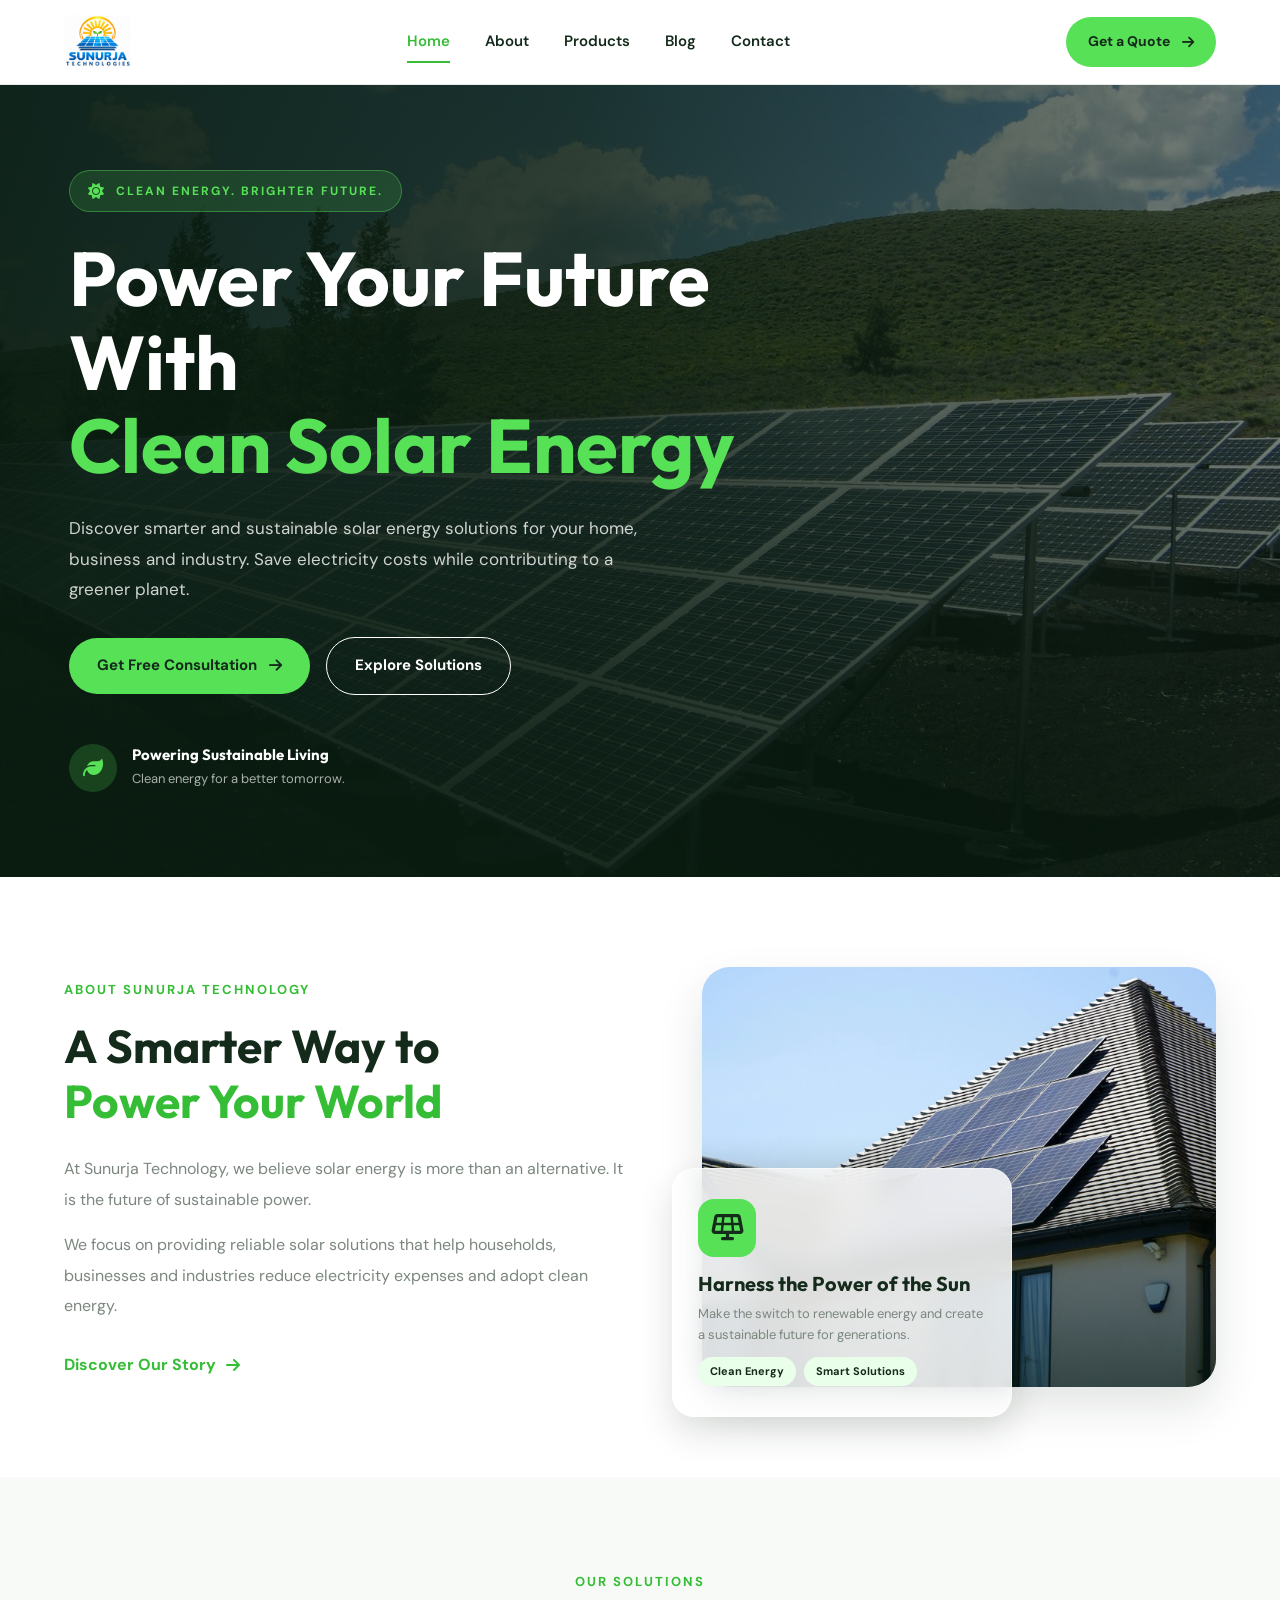
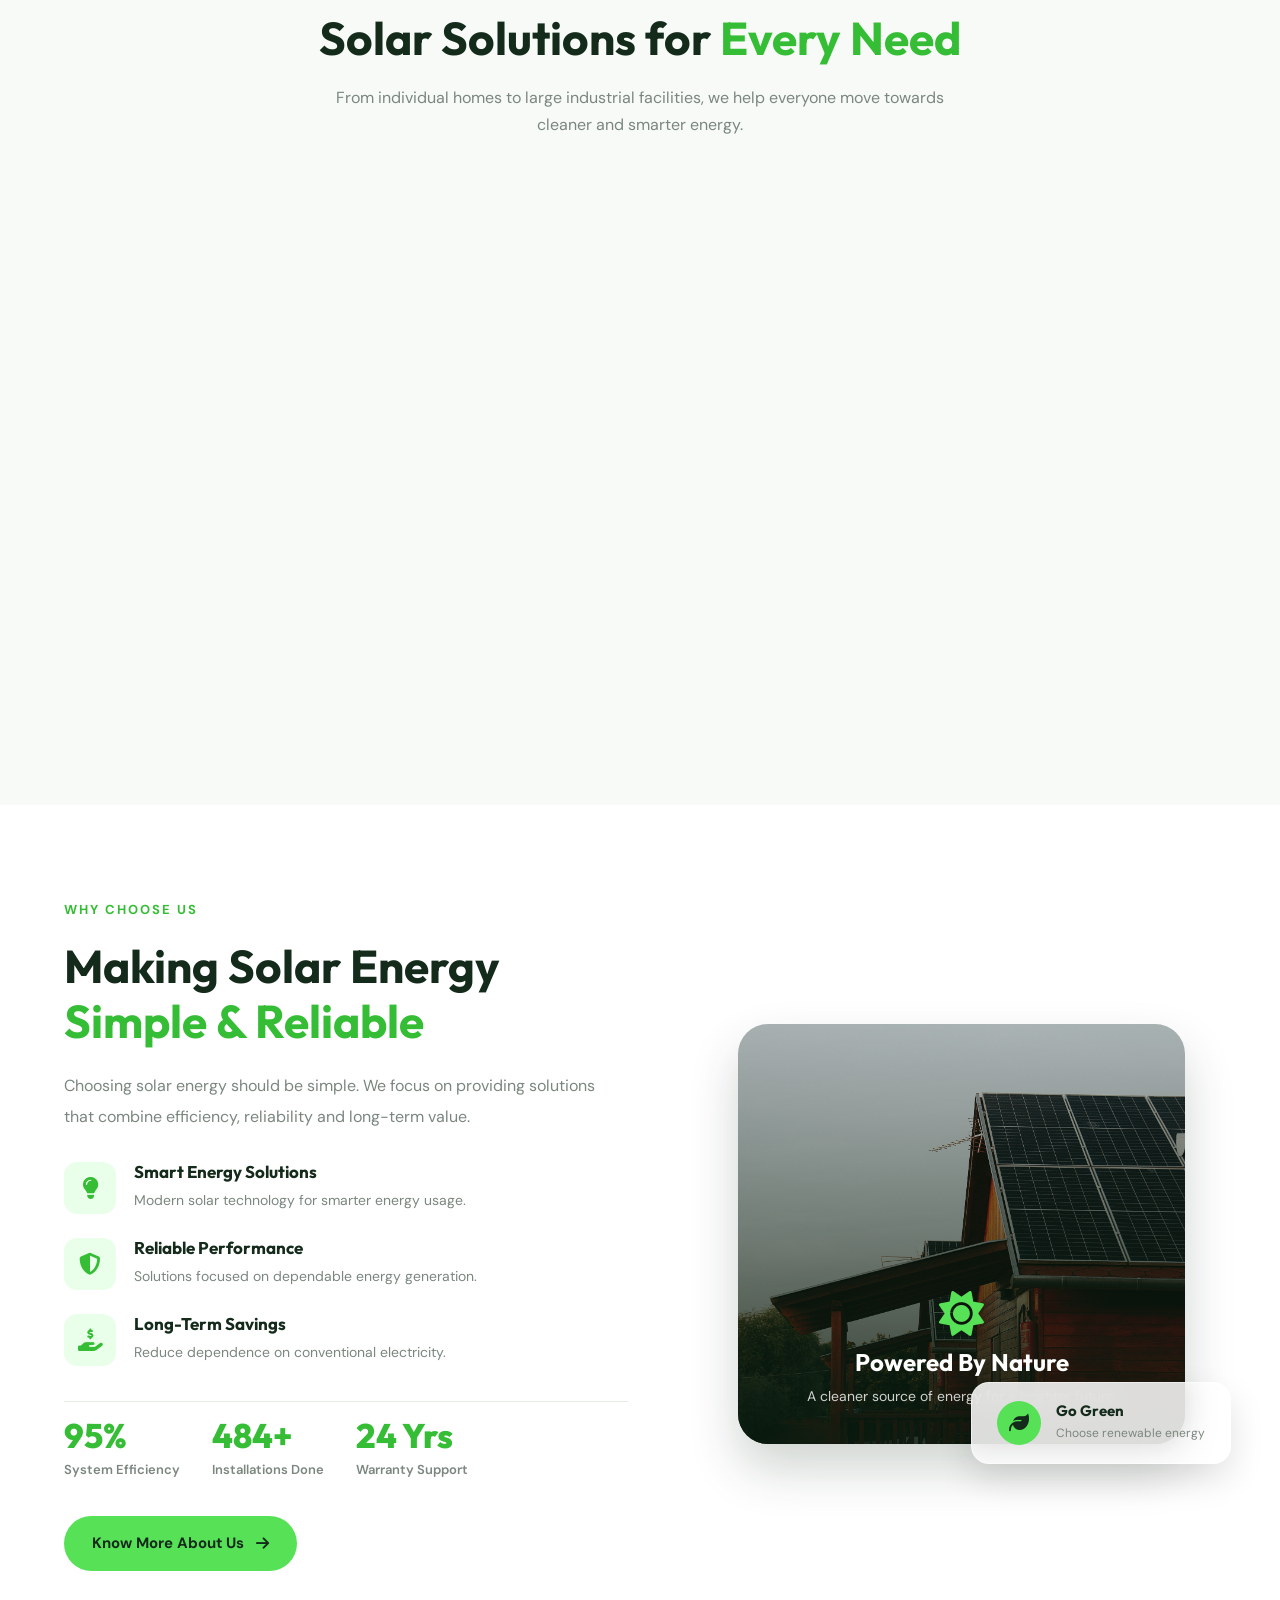
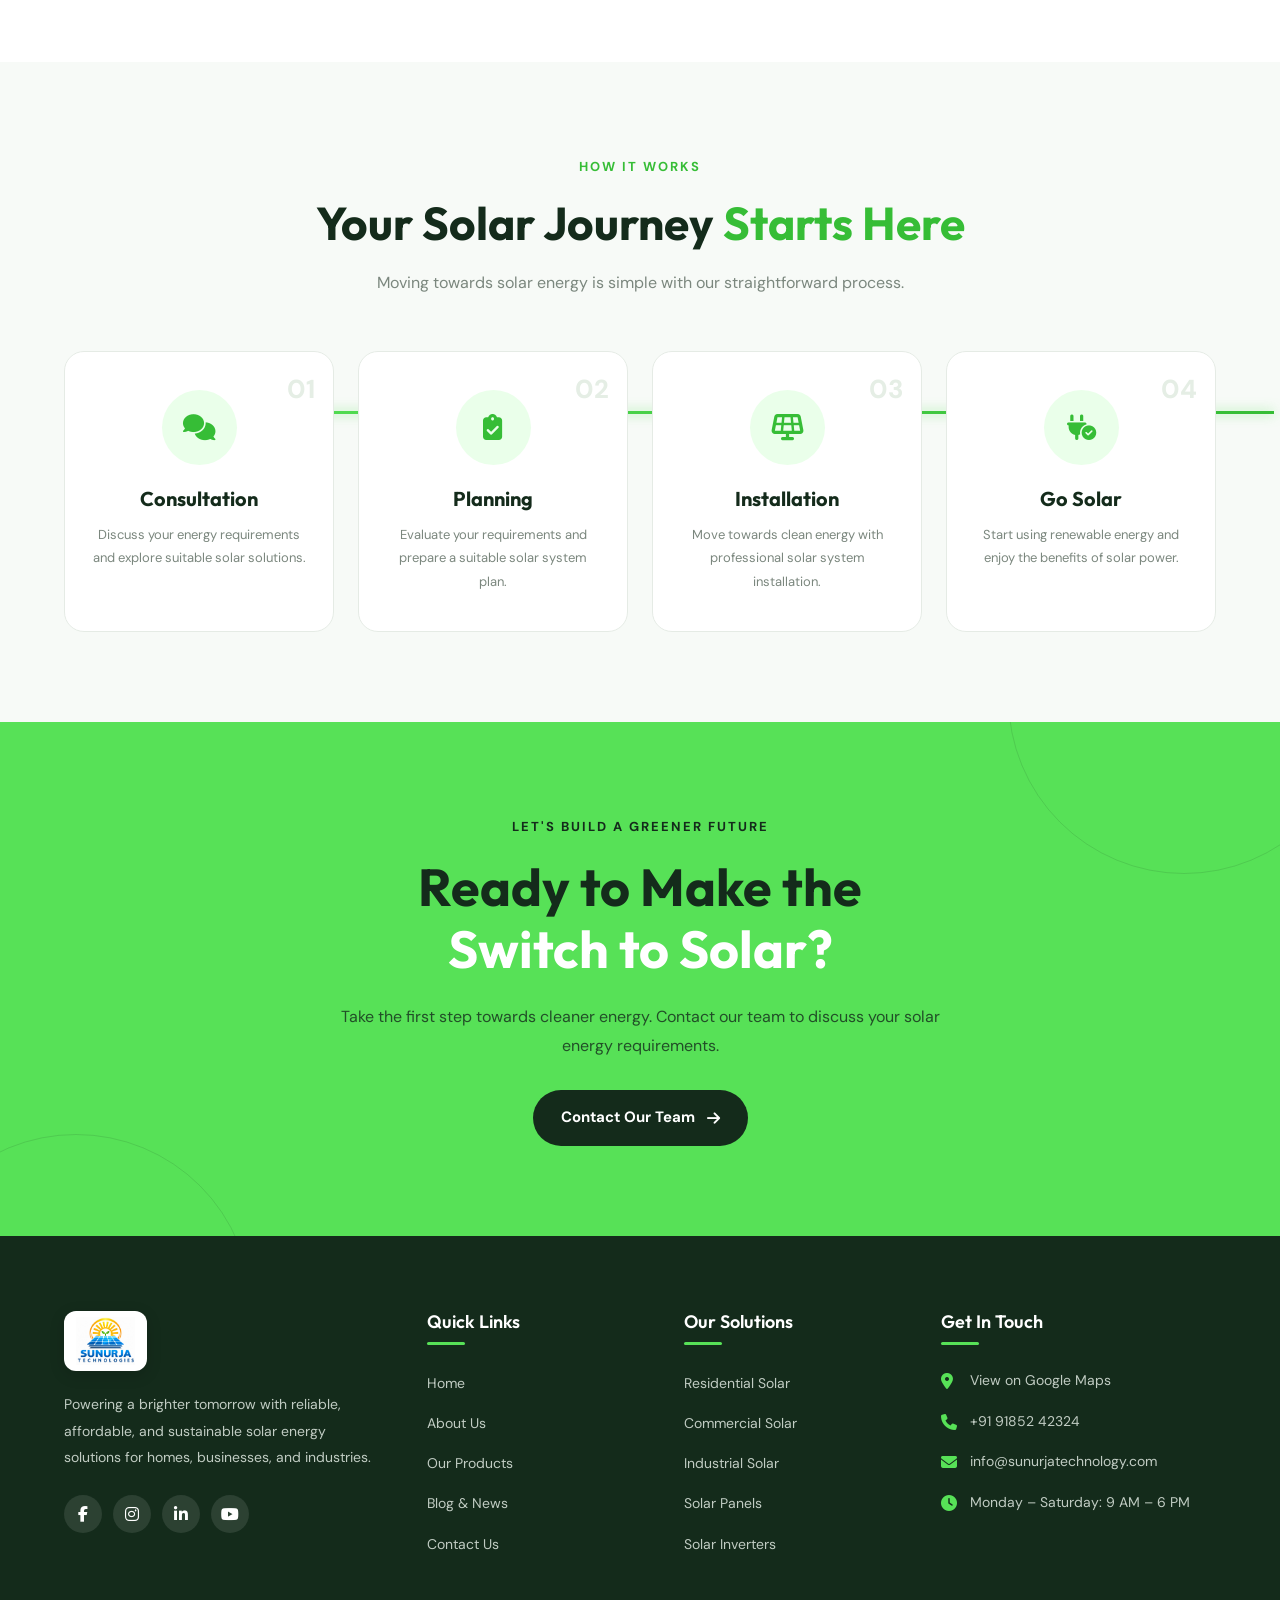
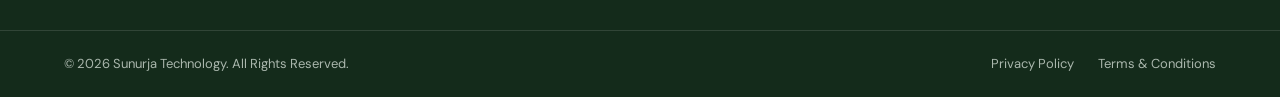
==== commit 1efce066: "Clean up conflict markers in index.html" ====
--- a/index.html
+++ b/index.html
@@ -1,630 +1,629 @@
 <!DOCTYPE html>
-    <html lang="en">
-
-    <head>
-        <meta charset="UTF-8">
-        <meta name="viewport" content="width=device-width, initial-scale=1.0">
-
-        <title>Sunurja Technology | Powering a Greener Future</title>
-
-        <meta name="description"
-            content="Sunurja Technology provides innovative solar energy solutions for homes, businesses and industries. Switch to clean and sustainable energy.">
-
-        <meta name="keywords"
-            content="Solar Energy, Solar Panels, Solar Installation, Renewable Energy, Sunurja Technology">
-
-        <meta name="author" content="Sunurja Technology">
-
-        <!-- Google Fonts -->
-        <link rel="preconnect" href="https://fonts.googleapis.com">
-        <link rel="preconnect" href="https://fonts.gstatic.com" crossorigin>
-
-        <link
-            href="https://fonts.googleapis.com/css2?family=DM+Sans:wght@400;500;600;700;800&family=Outfit:wght@400;500;600;700;800&display=swap"
-            rel="stylesheet">
-
-        <!-- CSS Files -->
-        <link rel="stylesheet" href="css/style.css">
-        <link rel="stylesheet" href="css/navbar.css">
-        <link rel="stylesheet" href="css/footer.css">
-        <link rel="stylesheet" href="css/home.css">
-        <link rel="stylesheet" href="css/responsive.css">
-
-        <!-- Font Awesome Icons -->
-        <link rel="stylesheet" href="https://cdnjs.cloudflare.com/ajax/libs/font-awesome/6.7.2/css/all.min.css">
-    </head>
-
-    <body>
-
-        <!-- Navbar Component -->
-        <div id="navbar"></div>
-
-
-        <!-- ================= HERO SECTION ================= -->
-
-        <main>
-
-            <section class="hero-section">
-
-                <!-- Background Video Container -->
-                <div class="hero-video-wrapper">
-                    <video class="hero-video" autoplay muted loop playsinline
-                        poster="assets/images/home/images/hero-solar.jpg">
-                        <source src="assets/images/home/vedios/solar-hero.mp4" type="video/mp4">
-                    </video>
-                </div>
-
-                <div class="hero-overlay"></div>
-                S
-                <div class="container hero-container">
-
-                    <div class="hero-content">
-
-                        <span class="hero-tag animate-on-scroll" data-animation="fade-down">
-                            <i class="fa-solid fa-sun"></i>
-                            CLEAN ENERGY. BRIGHTER FUTURE.
+<html lang="en">
+
+<head>
+    <meta charset="UTF-8">
+    <meta name="viewport" content="width=device-width, initial-scale=1.0">
+
+    <title>Sunurja Technology | Powering a Greener Future</title>
+
+    <meta name="description"
+        content="Sunurja Technology provides innovative solar energy solutions for homes, businesses and industries. Switch to clean and sustainable energy.">
+
+    <meta name="keywords"
+        content="Solar Energy, Solar Panels, Solar Installation, Renewable Energy, Sunurja Technology">
+
+    <meta name="author" content="Sunurja Technology">
+
+    <!-- Google Fonts -->
+    <link rel="preconnect" href="https://fonts.googleapis.com">
+    <link rel="preconnect" href="https://fonts.gstatic.com" crossorigin>
+
+    <link
+        href="https://fonts.googleapis.com/css2?family=DM+Sans:wght@400;500;600;700;800&family=Outfit:wght@400;500;600;700;800&display=swap"
+        rel="stylesheet">
+
+    <!-- CSS Files -->
+    <link rel="stylesheet" href="css/style.css">
+    <link rel="stylesheet" href="css/navbar.css">
+    <link rel="stylesheet" href="css/footer.css">
+    <link rel="stylesheet" href="css/home.css">
+    <link rel="stylesheet" href="css/responsive.css">
+
+    <!-- Font Awesome Icons -->
+    <link rel="stylesheet" href="https://cdnjs.cloudflare.com/ajax/libs/font-awesome/6.7.2/css/all.min.css">
+</head>
+
+<body>
+
+    <!-- Navbar Component -->
+    <div id="navbar"></div>
+
+
+    <!-- ================= HERO SECTION ================= -->
+
+    <main>
+
+        <section class="hero-section">
+
+            <!-- Background Video Container -->
+            <div class="hero-video-wrapper">
+                <video class="hero-video" autoplay muted loop playsinline
+                    poster="assets/images/home/images/hero-solar.jpg">
+                    <source src="assets/images/home/vedios/solar-hero.mp4" type="video/mp4">
+                </video>
+            </div>
+
+            <div class="hero-overlay"></div>
+            S
+            <div class="container hero-container">
+
+                <div class="hero-content">
+
+                    <span class="hero-tag animate-on-scroll" data-animation="fade-down">
+                        <i class="fa-solid fa-sun"></i>
+                        CLEAN ENERGY. BRIGHTER FUTURE.
+                    </span>
+
+                    <h1 class="animate-on-scroll" data-animation="fade-up" data-delay="100">
+                        Power Your Future
+                        With <span>Clean Solar Energy</span>
+                    </h1>
+
+                    <p class="animate-on-scroll" data-animation="fade-up" data-delay="200">
+                        Discover smarter and sustainable solar energy
+                        solutions for your home, business and industry.
+                        Save electricity costs while contributing to
+                        a greener planet.
+                    </p>
+
+                    <div class="hero-buttons animate-on-scroll" data-animation="fade-up" data-delay="300">
+
+                        <a href="pages/contact.html" class="btn btn-primary pulse-btn">
+                            Get Free Consultation
+                            <i class="fa-solid fa-arrow-right"></i>
+                        </a>
+
+                        <a href="pages/products.html" class="btn btn-outline">
+                            Explore Solutions
+                        </a>
+
+                    </div>
+
+                    <div class="hero-trust animate-on-scroll" data-animation="fade-up" data-delay="400">
+
+                        <div class="trust-icon">
+                            <i class="fa-solid fa-leaf"></i>
+                        </div>
+
+                        <div>
+                            <h4>Powering Sustainable Living</h4>
+                            <p>Clean energy for a better tomorrow.</p>
+                        </div>
+
+                    </div>
+
+                </div>
+
+            </div>
+
+            <div class="hero-bottom-text">
+                <span>01</span>
+                <span>RENEWABLE ENERGY SOLUTIONS</span>
+            </div>
+
+        </section>
+
+
+        <!-- ================= INTRO SECTION ================= -->
+
+        <section class="intro-section section-padding">
+
+            <div class="container">
+
+                <div class="intro-grid">
+
+                    <div class="intro-content animate-on-scroll" data-animation="fade-right">
+
+                        <span class="section-label">
+                            ABOUT SUNURJA TECHNOLOGY
                         </span>
 
-                        <h1 class="animate-on-scroll" data-animation="fade-up" data-delay="100">
-                            Power Your Future
-                            With <span>Clean Solar Energy</span>
-                        </h1>
-
-                        <p class="animate-on-scroll" data-animation="fade-up" data-delay="200">
-                            Discover smarter and sustainable solar energy
-                            solutions for your home, business and industry.
-                            Save electricity costs while contributing to
-                            a greener planet.
+                        <h2>
+                            A Smarter Way to
+                            <span>Power Your World</span>
+                        </h2>
+
+                        <p>
+                            At Sunurja Technology, we believe solar energy
+                            is more than an alternative. It is the future
+                            of sustainable power.
                         </p>
 
-                        <div class="hero-buttons animate-on-scroll" data-animation="fade-up" data-delay="300">
-
-                            <a href="pages/contact.html" class="btn btn-primary pulse-btn">
-                                Get Free Consultation
+                        <p>
+                            We focus on providing reliable solar solutions
+                            that help households, businesses and industries
+                            reduce electricity expenses and adopt clean
+                            energy.
+                        </p>
+
+                        <a href="pages/about.html" class="text-link">
+                            Discover Our Story
+                            <i class="fa-solid fa-arrow-right"></i>
+                        </a>
+
+                    </div>
+
+                    <div class="intro-visual-wrapper animate-on-scroll" data-animation="fade-left">
+
+                        <div class="intro-image-card">
+                            <img src="assets/images/home/images/solar-installation.jpg"
+                                alt="Solar Installation Engineer" class="intro-img">
+                            <div class="intro-img-overlay"></div>
+                        </div>
+
+                        <div class="intro-highlight-floating glassmorphism">
+
+                            <div class="highlight-icon">
+                                <i class="fa-solid fa-solar-panel"></i>
+                            </div>
+
+                            <h3>Harness the Power of the Sun</h3>
+
+                            <p>
+                                Make the switch to renewable energy and
+                                create a sustainable future for generations.
+                            </p>
+
+                            <div class="highlight-bottom">
+                                <span>Clean Energy</span>
+                                <span>Smart Solutions</span>
+                            </div>
+
+                        </div>
+
+                    </div>
+
+                </div>
+
+            </div>
+
+        </section>
+
+
+        <!-- ================= SOLUTIONS SECTION ================= -->
+
+        <section class="solutions-section section-padding">
+
+            <div class="container">
+
+                <div class="section-heading animate-on-scroll" data-animation="fade-up">
+
+                    <span class="section-label">
+                        OUR SOLUTIONS
+                    </span>
+
+                    <h2>
+                        Solar Solutions for
+                        <span>Every Need</span>
+                    </h2>
+
+                    <p>
+                        From individual homes to large industrial
+                        facilities, we help everyone move towards
+                        cleaner and smarter energy.
+                    </p>
+
+                </div>
+
+
+                <div class="solutions-grid">
+
+                    <!-- Residential -->
+
+                    <article class="solution-card animate-on-scroll" data-animation="fade-up" data-delay="100">
+
+                        <div class="solution-card-img-wrap">
+                            <img src="assets/images/home/images/residential-solar.jpg" alt="Residential Solar"
+                                class="solution-bg-img">
+                            <div class="solution-img-overlay"></div>
+                        </div>
+
+                        <div class="solution-card-content">
+                            <div class="solution-card-header">
+                                <div class="solution-icon">
+                                    <i class="fa-solid fa-house"></i>
+                                </div>
+                                <span class="solution-number">01</span>
+                            </div>
+
+                            <h3>Residential Solar</h3>
+
+                            <p>
+                                Smart rooftop solar solutions for homes
+                                to reduce electricity bills and achieve
+                                energy independence.
+                            </p>
+
+                            <a href="pages/products.html" class="card-link">
+                                Explore Solution
                                 <i class="fa-solid fa-arrow-right"></i>
                             </a>
-
-                            <a href="pages/products.html" class="btn btn-outline">
-                                Explore Solutions
-                            </a>
-
-                        </div>
-
-                        <div class="hero-trust animate-on-scroll" data-animation="fade-up" data-delay="400">
-
-                            <div class="trust-icon">
-                                <i class="fa-solid fa-leaf"></i>
-                            </div>
-
-                            <div>
-                                <h4>Powering Sustainable Living</h4>
-                                <p>Clean energy for a better tomorrow.</p>
-                            </div>
-
-                        </div>
-
-                    </div>
-
-                </div>
-
-                <div class="hero-bottom-text">
-                    <span>01</span>
-                    <span>RENEWABLE ENERGY SOLUTIONS</span>
-                </div>
-
-            </section>
-
-
-            <!-- ================= INTRO SECTION ================= -->
-
-            <section class="intro-section section-padding">
-
-                <div class="container">
-
-                    <div class="intro-grid">
-
-                        <div class="intro-content animate-on-scroll" data-animation="fade-right">
-
-                            <span class="section-label">
-                                ABOUT SUNURJA TECHNOLOGY
-                            </span>
-
-                            <h2>
-                                A Smarter Way to
-                                <span>Power Your World</span>
-                            </h2>
-
-                            <p>
-                                At Sunurja Technology, we believe solar energy
-                                is more than an alternative. It is the future
-                                of sustainable power.
-                            </p>
-
-                            <p>
-                                We focus on providing reliable solar solutions
-                                that help households, businesses and industries
-                                reduce electricity expenses and adopt clean
-                                energy.
-                            </p>
-
-                            <a href="pages/about.html" class="text-link">
-                                Discover Our Story
+                        </div>
+
+                    </article>
+
+
+                    <!-- Commercial -->
+
+                    <article class="solution-card featured-card animate-on-scroll" data-animation="fade-up"
+                        data-delay="200">
+
+                        <div class="solution-card-img-wrap">
+                            <img src="assets/images/home/images/commercial-solar.jpg" alt="Commercial Solar"
+                                class="solution-bg-img">
+                            <div class="solution-img-overlay"></div>
+                        </div>
+
+                        <div class="solution-card-content">
+                            <div class="solution-card-header">
+                                <div class="solution-icon">
+                                    <i class="fa-solid fa-building"></i>
+                                </div>
+                                <span class="solution-number">02</span>
+                            </div>
+
+                            <h3>Commercial Solar</h3>
+
+                            <p>
+                                Cost-effective solar energy systems for
+                                offices, shops and commercial buildings.
+                            </p>
+
+                            <a href="pages/products.html" class="card-link">
+                                Explore Solution
                                 <i class="fa-solid fa-arrow-right"></i>
                             </a>
-
-                        </div>
-
-                        <div class="intro-visual-wrapper animate-on-scroll" data-animation="fade-left">
-
-                            <div class="intro-image-card">
-                                <img src="assets/images/home/images/solar-installation.jpg"
-                                    alt="Solar Installation Engineer" class="intro-img">
-                                <div class="intro-img-overlay"></div>
-                            </div>
-
-                            <div class="intro-highlight-floating glassmorphism">
-
-                                <div class="highlight-icon">
-                                    <i class="fa-solid fa-solar-panel"></i>
-                                </div>
-
-                                <h3>Harness the Power of the Sun</h3>
-
-                                <p>
-                                    Make the switch to renewable energy and
-                                    create a sustainable future for generations.
-                                </p>
-
-                                <div class="highlight-bottom">
-                                    <span>Clean Energy</span>
-                                    <span>Smart Solutions</span>
-                                </div>
-
-                            </div>
-
-                        </div>
-
-                    </div>
-
-                </div>
-
-            </section>
-
-
-            <!-- ================= SOLUTIONS SECTION ================= -->
-
-            <section class="solutions-section section-padding">
-
-                <div class="container">
-
-                    <div class="section-heading animate-on-scroll" data-animation="fade-up">
-
-                        <span class="section-label">
-                            OUR SOLUTIONS
-                        </span>
-
-                        <h2>
-                            Solar Solutions for
-                            <span>Every Need</span>
-                        </h2>
-
-                        <p>
-                            From individual homes to large industrial
-                            facilities, we help everyone move towards
-                            cleaner and smarter energy.
-                        </p>
-
-                    </div>
-
-
-                    <div class="solutions-grid">
-
-                        <!-- Residential -->
-
-                        <article class="solution-card animate-on-scroll" data-animation="fade-up" data-delay="100">
-
-                            <div class="solution-card-img-wrap">
-                                <img src="assets/images/home/images/residential-solar.jpg" alt="Residential Solar"
-                                    class="solution-bg-img">
-                                <div class="solution-img-overlay"></div>
-                            </div>
-
-                            <div class="solution-card-content">
-                                <div class="solution-card-header">
-                                    <div class="solution-icon">
-                                        <i class="fa-solid fa-house"></i>
-                                    </div>
-                                    <span class="solution-number">01</span>
-                                </div>
-
-                                <h3>Residential Solar</h3>
-
-                                <p>
-                                    Smart rooftop solar solutions for homes
-                                    to reduce electricity bills and achieve
-                                    energy independence.
-                                </p>
-
-                                <a href="pages/products.html" class="card-link">
-                                    Explore Solution
-                                    <i class="fa-solid fa-arrow-right"></i>
-                                </a>
-                            </div>
-
-                        </article>
-
-
-                        <!-- Commercial -->
-
-                        <article class="solution-card featured-card animate-on-scroll" data-animation="fade-up"
-                            data-delay="200">
-
-                            <div class="solution-card-img-wrap">
-                                <img src="assets/images/home/images/commercial-solar.jpg" alt="Commercial Solar"
-                                    class="solution-bg-img">
-                                <div class="solution-img-overlay"></div>
-                            </div>
-
-                            <div class="solution-card-content">
-                                <div class="solution-card-header">
-                                    <div class="solution-icon">
-                                        <i class="fa-solid fa-building"></i>
-                                    </div>
-                                    <span class="solution-number">02</span>
-                                </div>
-
-                                <h3>Commercial Solar</h3>
-
-                                <p>
-                                    Cost-effective solar energy systems for
-                                    offices, shops and commercial buildings.
-                                </p>
-
-                                <a href="pages/products.html" class="card-link">
-                                    Explore Solution
-                                    <i class="fa-solid fa-arrow-right"></i>
-                                </a>
-                            </div>
-
-                        </article>
-
-
-                        <!-- Industrial -->
-
-                        <article class="solution-card animate-on-scroll" data-animation="fade-up" data-delay="300">
-
-                            <div class="solution-card-img-wrap">
-                                <img src="assets/images/home/images/industrial-solar.jpg" alt="Industrial Solar"
-                                    class="solution-bg-img">
-                                <div class="solution-img-overlay"></div>
-                            </div>
-
-                            <div class="solution-card-content">
-                                <div class="solution-card-header">
-                                    <div class="solution-icon">
-                                        <i class="fa-solid fa-industry"></i>
-                                    </div>
-                                    <span class="solution-number">03</span>
-                                </div>
-
-                                <h3>Industrial Solar</h3>
-
-                                <p>
-                                    High-capacity solar energy solutions
-                                    designed for factories and industrial
-                                    facilities.
-                                </p>
-
-                                <a href="pages/products.html" class="card-link">
-                                    Explore Solution
-                                    <i class="fa-solid fa-arrow-right"></i>
-                                </a>
-                            </div>
-
-                        </article>
-
-                    </div>
-
-                </div>
-
-            </section>
-
-
-            <!-- ================= WHY CHOOSE US ================= -->
-
-            <section class="why-section section-padding">
-
-                <div class="container">
-
-                    <div class="why-grid">
-
-                        <div class="why-content animate-on-scroll" data-animation="fade-right">
-
-                            <span class="section-label">
-                                WHY CHOOSE US
-                            </span>
-
-                            <h2>
-                                Making Solar Energy
-                                <span>Simple & Reliable</span>
-                            </h2>
-
-                            <p>
-                                Choosing solar energy should be simple.
-                                We focus on providing solutions that
-                                combine efficiency, reliability and
-                                long-term value.
-                            </p>
-
-                            <div class="why-features">
-
-                                <div class="why-feature">
-
-                                    <div class="feature-icon">
-                                        <i class="fa-solid fa-lightbulb"></i>
-                                    </div>
-
-                                    <div>
-                                        <h4>Smart Energy Solutions</h4>
-                                        <p>
-                                            Modern solar technology
-                                            for smarter energy usage.
-                                        </p>
-                                    </div>
-
-                                </div>
-
-
-                                <div class="why-feature">
-
-                                    <div class="feature-icon">
-                                        <i class="fa-solid fa-shield-halved"></i>
-                                    </div>
-
-                                    <div>
-                                        <h4>Reliable Performance</h4>
-                                        <p>
-                                            Solutions focused on
-                                            dependable energy generation.
-                                        </p>
-                                    </div>
-
-                                </div>
-
-
-                                <div class="why-feature">
-
-                                    <div class="feature-icon">
-                                        <i class="fa-solid fa-hand-holding-dollar"></i>
-                                    </div>
-
-                                    <div>
-                                        <h4>Long-Term Savings</h4>
-                                        <p>
-                                            Reduce dependence on
-                                            conventional electricity.
-                                        </p>
-                                    </div>
-
-                                </div>
-
-                            </div>
-
-                            <!-- Statistics Counter Row -->
-                            <div class="stats-row">
-                                <div class="stat-item">
-                                    <h3 class="stat-number" data-target="99" data-suffix="%">0%</h3>
-                                    <p class="stat-label">System Efficiency</p>
-                                </div>
-                                <div class="stat-item">
-                                    <h3 class="stat-number" data-target="500" data-suffix="+">0+</h3>
-                                    <p class="stat-label">Installations Done</p>
-                                </div>
-                                <div class="stat-item">
-                                    <h3 class="stat-number" data-target="25" data-suffix=" Yrs">0 Yrs</h3>
-                                    <p class="stat-label">Warranty Support</p>
-                                </div>
-                            </div>
-
-                            <a href="pages/about.html" class="btn btn-primary">
-                                Know More About Us
+                        </div>
+
+                    </article>
+
+
+                    <!-- Industrial -->
+
+                    <article class="solution-card animate-on-scroll" data-animation="fade-up" data-delay="300">
+
+                        <div class="solution-card-img-wrap">
+                            <img src="assets/images/home/images/industrial-solar.jpg" alt="Industrial Solar"
+                                class="solution-bg-img">
+                            <div class="solution-img-overlay"></div>
+                        </div>
+
+                        <div class="solution-card-content">
+                            <div class="solution-card-header">
+                                <div class="solution-icon">
+                                    <i class="fa-solid fa-industry"></i>
+                                </div>
+                                <span class="solution-number">03</span>
+                            </div>
+
+                            <h3>Industrial Solar</h3>
+
+                            <p>
+                                High-capacity solar energy solutions
+                                designed for factories and industrial
+                                facilities.
+                            </p>
+
+                            <a href="pages/products.html" class="card-link">
+                                Explore Solution
                                 <i class="fa-solid fa-arrow-right"></i>
                             </a>
-
-                        </div>
-
-
-                        <div class="why-visual animate-on-scroll" data-animation="fade-left">
-
-                            <div class="why-image-card">
-                                <img src="assets/images/home/images/solar-house.jpg" alt="Solar House Installation"
-                                    class="why-main-img">
-                                <div class="why-img-overlay"></div>
-
-                                <div class="why-overlay-info">
-                                    <i class="fa-solid fa-sun pulse-icon"></i>
-                                    <h3>Powered By Nature</h3>
-                                    <p>A cleaner source of energy for a brighter future.</p>
-                                </div>
-                            </div>
-
-                            <div class="floating-card glassmorphism">
-
-                                <i class="fa-solid fa-leaf"></i>
+                        </div>
+
+                    </article>
+
+                </div>
+
+            </div>
+
+        </section>
+
+
+        <!-- ================= WHY CHOOSE US ================= -->
+
+        <section class="why-section section-padding">
+
+            <div class="container">
+
+                <div class="why-grid">
+
+                    <div class="why-content animate-on-scroll" data-animation="fade-right">
+
+                        <span class="section-label">
+                            WHY CHOOSE US
+                        </span>
+
+                        <h2>
+                            Making Solar Energy
+                            <span>Simple & Reliable</span>
+                        </h2>
+
+                        <p>
+                            Choosing solar energy should be simple.
+                            We focus on providing solutions that
+                            combine efficiency, reliability and
+                            long-term value.
+                        </p>
+
+                        <div class="why-features">
+
+                            <div class="why-feature">
+
+                                <div class="feature-icon">
+                                    <i class="fa-solid fa-lightbulb"></i>
+                                </div>
 
                                 <div>
-                                    <h4>Go Green</h4>
-                                    <p>Choose renewable energy</p>
-                                </div>
-
-                            </div>
-
-                        </div>
-
-                    </div>
-
-                </div>
-
-            </section>
-
-
-            <!-- ================= PROCESS SECTION ================= -->
-
-            <section class="process-section section-padding">
-
-                <div class="container">
-
-                    <div class="section-heading animate-on-scroll" data-animation="fade-up">
-
-                        <span class="section-label">
-                            HOW IT WORKS
-                        </span>
-
-                        <h2>
-                            Your Solar Journey
-                            <span>Starts Here</span>
-                        </h2>
-
-                        <p>
-                            Moving towards solar energy is simple
-                            with our straightforward process.
-                        </p>
-
-                    </div>
-
-
-                    <div class="process-timeline-container">
-                        <div class="process-line-progress" id="processProgress"></div>
-
-                        <div class="process-grid">
-
-                            <div class="process-card animate-on-scroll" data-animation="fade-up" data-delay="100">
-
-                                <span class="process-number">01</span>
-
-                                <div class="process-icon">
-                                    <i class="fa-solid fa-comments"></i>
-                                </div>
-
-                                <h3>Consultation</h3>
-
-                                <p>
-                                    Discuss your energy requirements
-                                    and explore suitable solar solutions.
-                                </p>
-
-                            </div>
-
-
-                            <div class="process-card animate-on-scroll" data-animation="fade-up" data-delay="200">
-
-                                <span class="process-number">02</span>
-
-                                <div class="process-icon">
-                                    <i class="fa-solid fa-clipboard-check"></i>
-                                </div>
-
-                                <h3>Planning</h3>
-
-                                <p>
-                                    Evaluate your requirements and
-                                    prepare a suitable solar system plan.
-                                </p>
-
-                            </div>
-
-
-                            <div class="process-card animate-on-scroll" data-animation="fade-up" data-delay="300">
-
-                                <span class="process-number">03</span>
-
-                                <div class="process-icon">
-                                    <i class="fa-solid fa-solar-panel"></i>
-                                </div>
-
-                                <h3>Installation</h3>
-
-                                <p>
-                                    Move towards clean energy with
-                                    professional solar system installation.
-                                </p>
-
-                            </div>
-
-
-                            <div class="process-card animate-on-scroll" data-animation="fade-up" data-delay="400">
-
-                                <span class="process-number">04</span>
-
-                                <div class="process-icon">
-                                    <i class="fa-solid fa-plug-circle-check"></i>
-                                </div>
-
-                                <h3>Go Solar</h3>
-
-                                <p>
-                                    Start using renewable energy
-                                    and enjoy the benefits of solar power.
-                                </p>
-
-                            </div>
-
-                        </div>
-                    </div>
-
-                </div>
-
-            </section>
-
-
-            <!-- ================= CTA SECTION ================= -->
-
-            <section class="cta-section animate-on-scroll" data-animation="fade-up">
-
-                <div class="container">
-
-                    <div class="cta-content">
-
-                        <span class="section-label">
-                            LET'S BUILD A GREENER FUTURE
-                        </span>
-
-                        <h2>
-                            Ready to Make the
-                            <span>Switch to Solar?</span>
-                        </h2>
-
-                        <p>
-                            Take the first step towards cleaner energy.
-                            Contact our team to discuss your solar
-                            energy requirements.
-                        </p>
-
-                        <a href="pages/contact.html" class="btn btn-dark">
-                            Contact Our Team
+                                    <h4>Smart Energy Solutions</h4>
+                                    <p>
+                                        Modern solar technology
+                                        for smarter energy usage.
+                                    </p>
+                                </div>
+
+                            </div>
+
+
+                            <div class="why-feature">
+
+                                <div class="feature-icon">
+                                    <i class="fa-solid fa-shield-halved"></i>
+                                </div>
+
+                                <div>
+                                    <h4>Reliable Performance</h4>
+                                    <p>
+                                        Solutions focused on
+                                        dependable energy generation.
+                                    </p>
+                                </div>
+
+                            </div>
+
+
+                            <div class="why-feature">
+
+                                <div class="feature-icon">
+                                    <i class="fa-solid fa-hand-holding-dollar"></i>
+                                </div>
+
+                                <div>
+                                    <h4>Long-Term Savings</h4>
+                                    <p>
+                                        Reduce dependence on
+                                        conventional electricity.
+                                    </p>
+                                </div>
+
+                            </div>
+
+                        </div>
+
+                        <!-- Statistics Counter Row -->
+                        <div class="stats-row">
+                            <div class="stat-item">
+                                <h3 class="stat-number" data-target="99" data-suffix="%">0%</h3>
+                                <p class="stat-label">System Efficiency</p>
+                            </div>
+                            <div class="stat-item">
+                                <h3 class="stat-number" data-target="500" data-suffix="+">0+</h3>
+                                <p class="stat-label">Installations Done</p>
+                            </div>
+                            <div class="stat-item">
+                                <h3 class="stat-number" data-target="25" data-suffix=" Yrs">0 Yrs</h3>
+                                <p class="stat-label">Warranty Support</p>
+                            </div>
+                        </div>
+
+                        <a href="pages/about.html" class="btn btn-primary">
+                            Know More About Us
                             <i class="fa-solid fa-arrow-right"></i>
                         </a>
 
                     </div>
 
-                </div>
-
-            </section>
-
-        </main>
-
-
-        <!-- Footer Component -->
-        <div id="footer"></div>
-
-
-        <!-- JavaScript Files -->
-        <script src="js/navbar.js" defer></script>
-        <script src="js/footer.js" defer></script>
-        <script src="js/main.js" defer></script>
-        <script src="js/animations.js" defer></script>
-
-    </body>
-
-    </html>
-    >>>>>>> c9124ba (Update home page, contact form, navbar and footer)+
+                    <div class="why-visual animate-on-scroll" data-animation="fade-left">
+
+                        <div class="why-image-card">
+                            <img src="assets/images/home/images/solar-house.jpg" alt="Solar House Installation"
+                                class="why-main-img">
+                            <div class="why-img-overlay"></div>
+
+                            <div class="why-overlay-info">
+                                <i class="fa-solid fa-sun pulse-icon"></i>
+                                <h3>Powered By Nature</h3>
+                                <p>A cleaner source of energy for a brighter future.</p>
+                            </div>
+                        </div>
+
+                        <div class="floating-card glassmorphism">
+
+                            <i class="fa-solid fa-leaf"></i>
+
+                            <div>
+                                <h4>Go Green</h4>
+                                <p>Choose renewable energy</p>
+                            </div>
+
+                        </div>
+
+                    </div>
+
+                </div>
+
+            </div>
+
+        </section>
+
+
+        <!-- ================= PROCESS SECTION ================= -->
+
+        <section class="process-section section-padding">
+
+            <div class="container">
+
+                <div class="section-heading animate-on-scroll" data-animation="fade-up">
+
+                    <span class="section-label">
+                        HOW IT WORKS
+                    </span>
+
+                    <h2>
+                        Your Solar Journey
+                        <span>Starts Here</span>
+                    </h2>
+
+                    <p>
+                        Moving towards solar energy is simple
+                        with our straightforward process.
+                    </p>
+
+                </div>
+
+
+                <div class="process-timeline-container">
+                    <div class="process-line-progress" id="processProgress"></div>
+
+                    <div class="process-grid">
+
+                        <div class="process-card animate-on-scroll" data-animation="fade-up" data-delay="100">
+
+                            <span class="process-number">01</span>
+
+                            <div class="process-icon">
+                                <i class="fa-solid fa-comments"></i>
+                            </div>
+
+                            <h3>Consultation</h3>
+
+                            <p>
+                                Discuss your energy requirements
+                                and explore suitable solar solutions.
+                            </p>
+
+                        </div>
+
+
+                        <div class="process-card animate-on-scroll" data-animation="fade-up" data-delay="200">
+
+                            <span class="process-number">02</span>
+
+                            <div class="process-icon">
+                                <i class="fa-solid fa-clipboard-check"></i>
+                            </div>
+
+                            <h3>Planning</h3>
+
+                            <p>
+                                Evaluate your requirements and
+                                prepare a suitable solar system plan.
+                            </p>
+
+                        </div>
+
+
+                        <div class="process-card animate-on-scroll" data-animation="fade-up" data-delay="300">
+
+                            <span class="process-number">03</span>
+
+                            <div class="process-icon">
+                                <i class="fa-solid fa-solar-panel"></i>
+                            </div>
+
+                            <h3>Installation</h3>
+
+                            <p>
+                                Move towards clean energy with
+                                professional solar system installation.
+                            </p>
+
+                        </div>
+
+
+                        <div class="process-card animate-on-scroll" data-animation="fade-up" data-delay="400">
+
+                            <span class="process-number">04</span>
+
+                            <div class="process-icon">
+                                <i class="fa-solid fa-plug-circle-check"></i>
+                            </div>
+
+                            <h3>Go Solar</h3>
+
+                            <p>
+                                Start using renewable energy
+                                and enjoy the benefits of solar power.
+                            </p>
+
+                        </div>
+
+                    </div>
+                </div>
+
+            </div>
+
+        </section>
+
+
+        <!-- ================= CTA SECTION ================= -->
+
+        <section class="cta-section animate-on-scroll" data-animation="fade-up">
+
+            <div class="container">
+
+                <div class="cta-content">
+
+                    <span class="section-label">
+                        LET'S BUILD A GREENER FUTURE
+                    </span>
+
+                    <h2>
+                        Ready to Make the
+                        <span>Switch to Solar?</span>
+                    </h2>
+
+                    <p>
+                        Take the first step towards cleaner energy.
+                        Contact our team to discuss your solar
+                        energy requirements.
+                    </p>
+
+                    <a href="pages/contact.html" class="btn btn-dark">
+                        Contact Our Team
+                        <i class="fa-solid fa-arrow-right"></i>
+                    </a>
+
+                </div>
+
+            </div>
+
+        </section>
+
+    </main>
+
+
+    <!-- Footer Component -->
+    <div id="footer"></div>
+
+
+    <!-- JavaScript Files -->
+    <script src="js/navbar.js" defer></script>
+    <script src="js/footer.js" defer></script>
+    <script src="js/main.js" defer></script>
+    <script src="js/animations.js" defer></script>
+
+</body>
+
+</html>
--- a/css/footer.css
+++ b/css/footer.css
@@ -30,13 +30,22 @@
     display: inline-flex;
     align-items: center;
     margin-bottom: 20px;
+    background: #ffffff;
+    padding: 6px 12px;
+    border-radius: 12px;
+    box-shadow: 0 4px 15px rgba(0, 0, 0, 0.15);
+    transition: var(--transition);
+}
+
+.footer-logo:hover {
+    transform: translateY(-2px);
+    box-shadow: 0 6px 20px rgba(87, 225, 87, 0.25);
 }
 
 .footer-logo-img {
-    height: 50px;
+    height: 48px;
     width: auto;
     object-fit: contain;
-    filter: brightness(0) invert(1);
 }
 
 .footer-about>p {
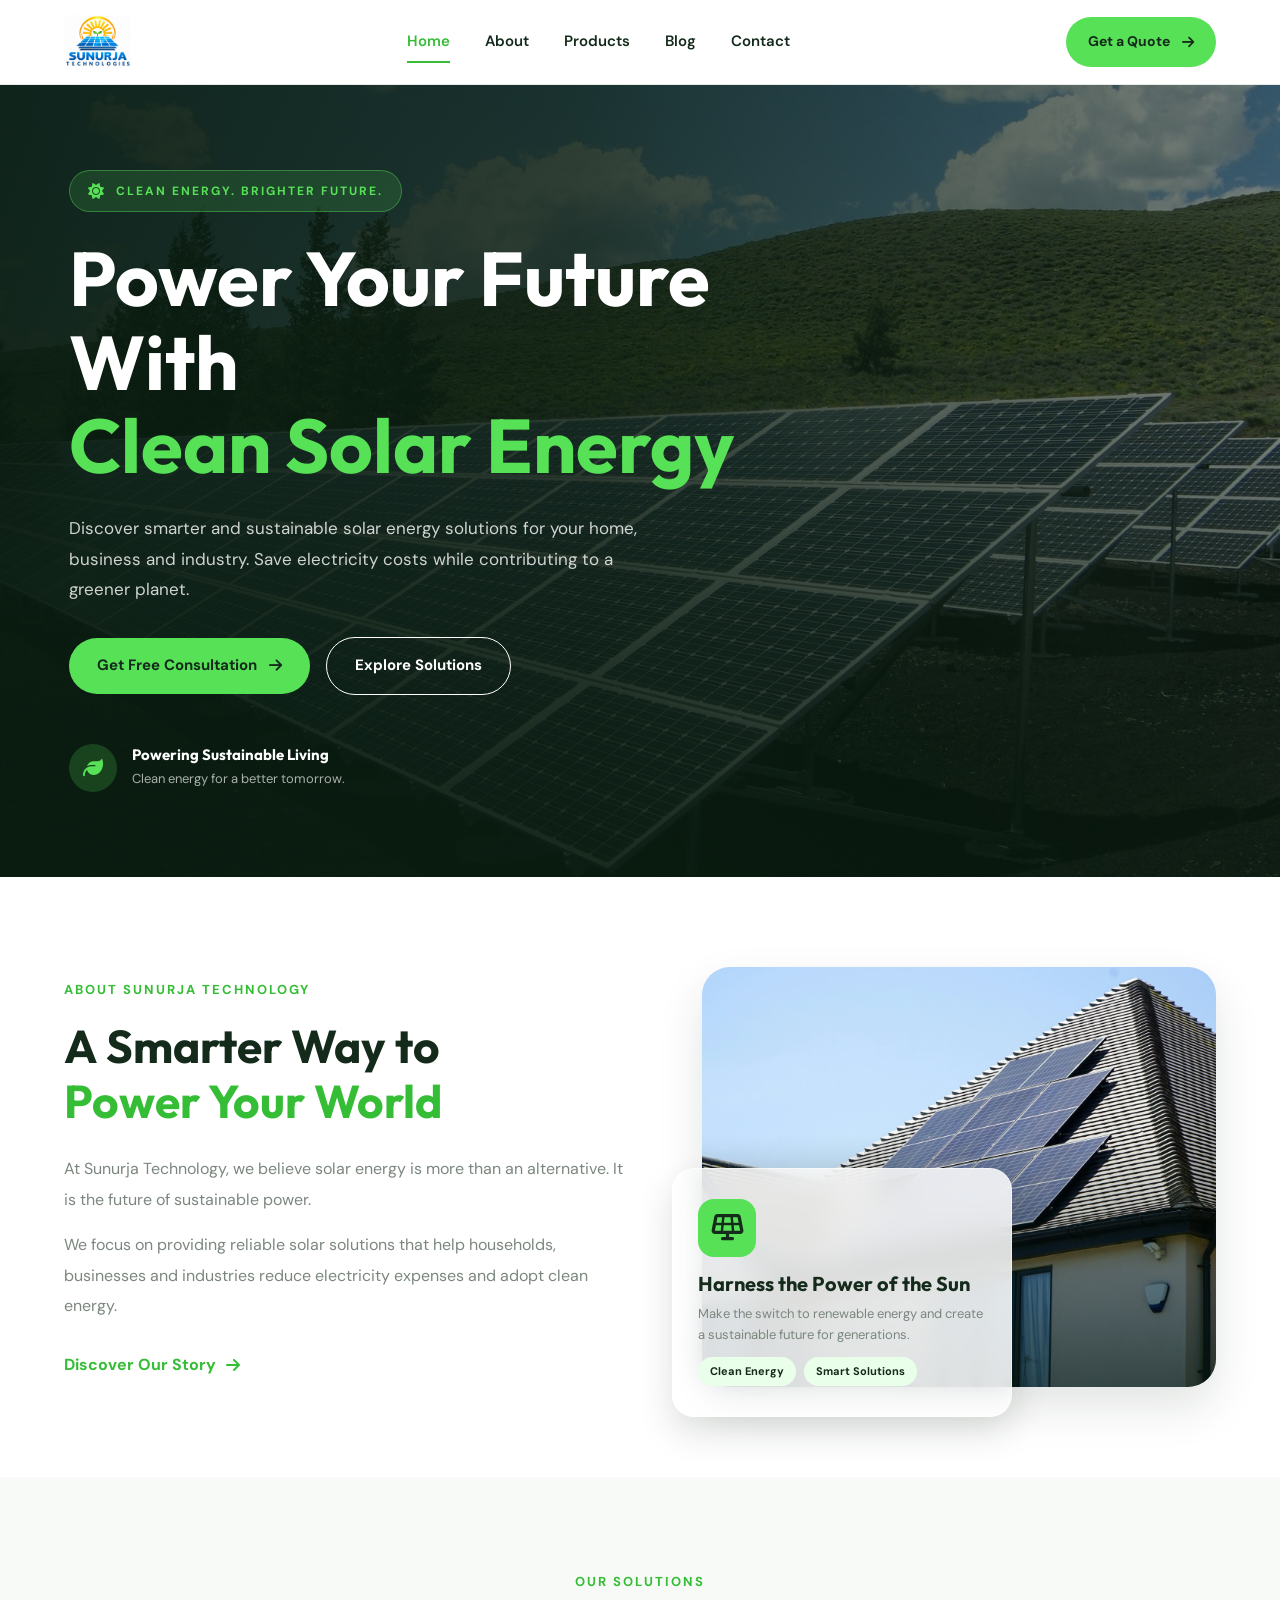
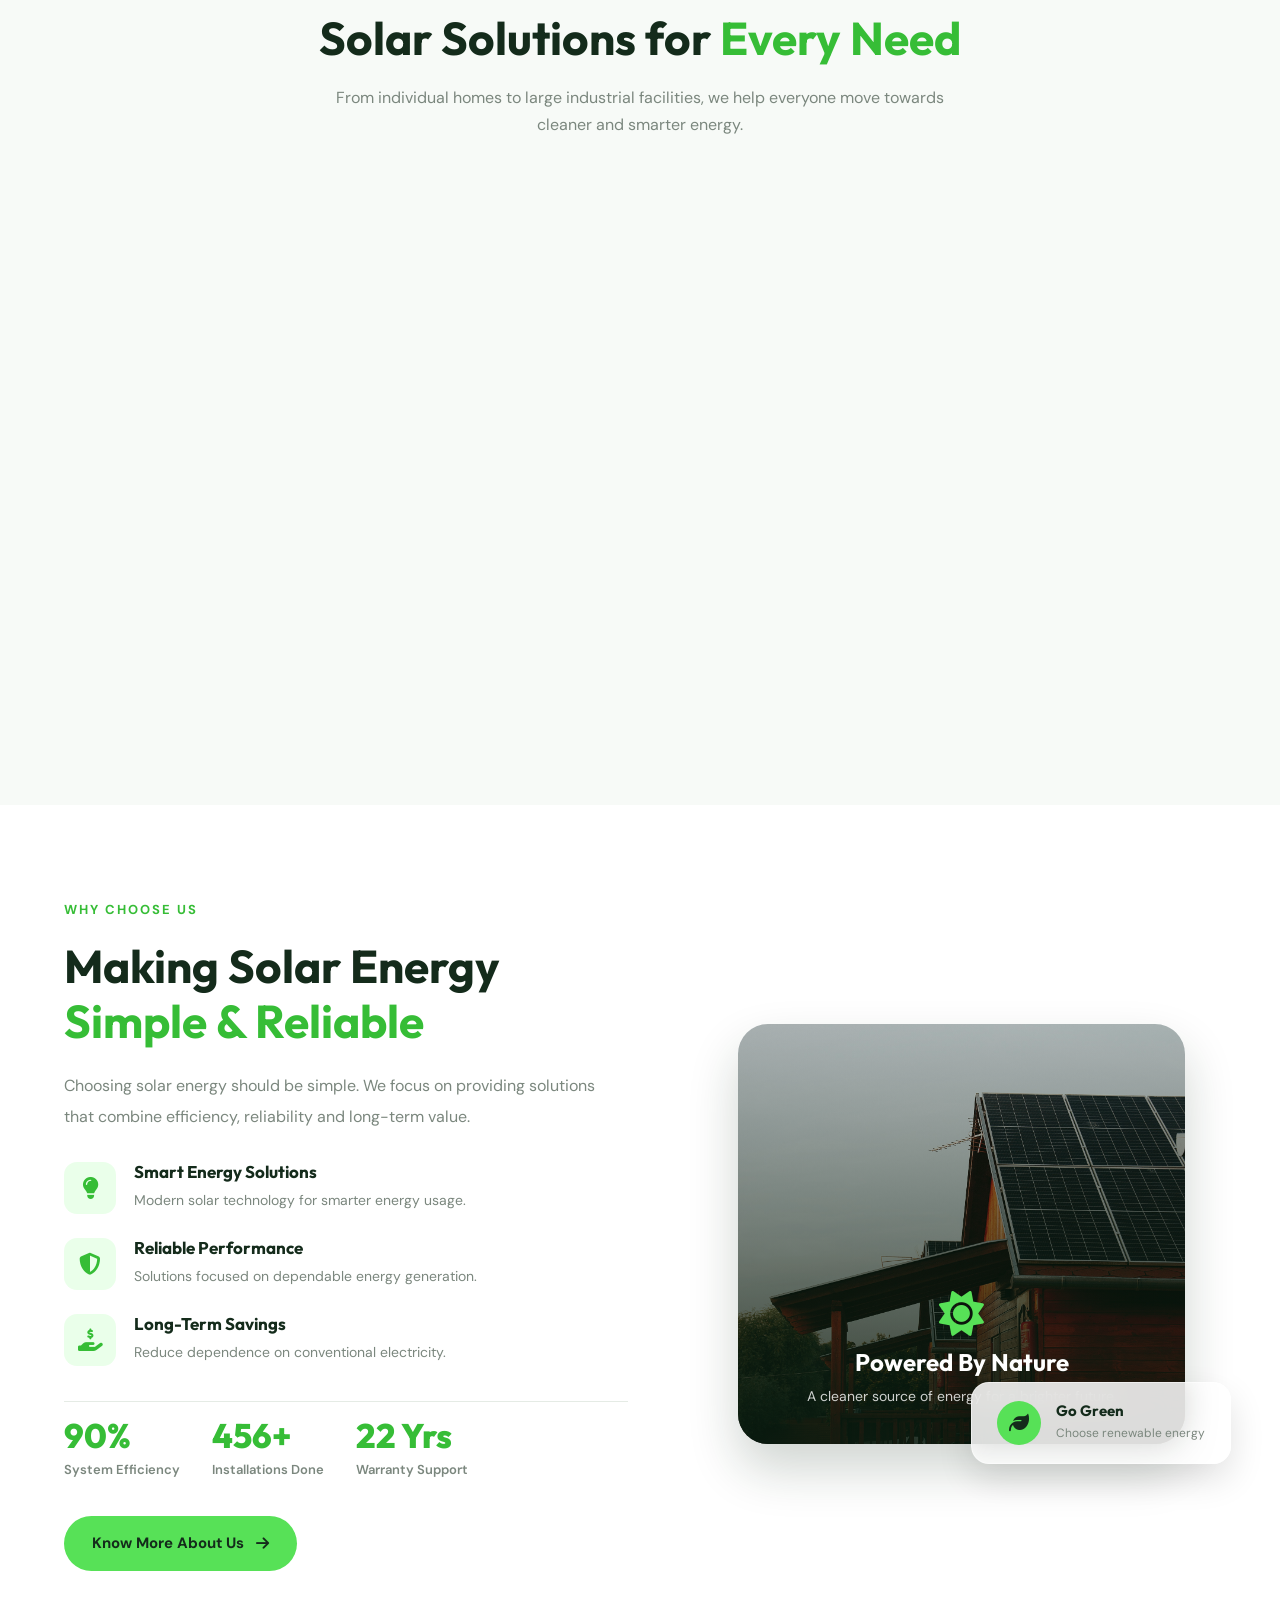
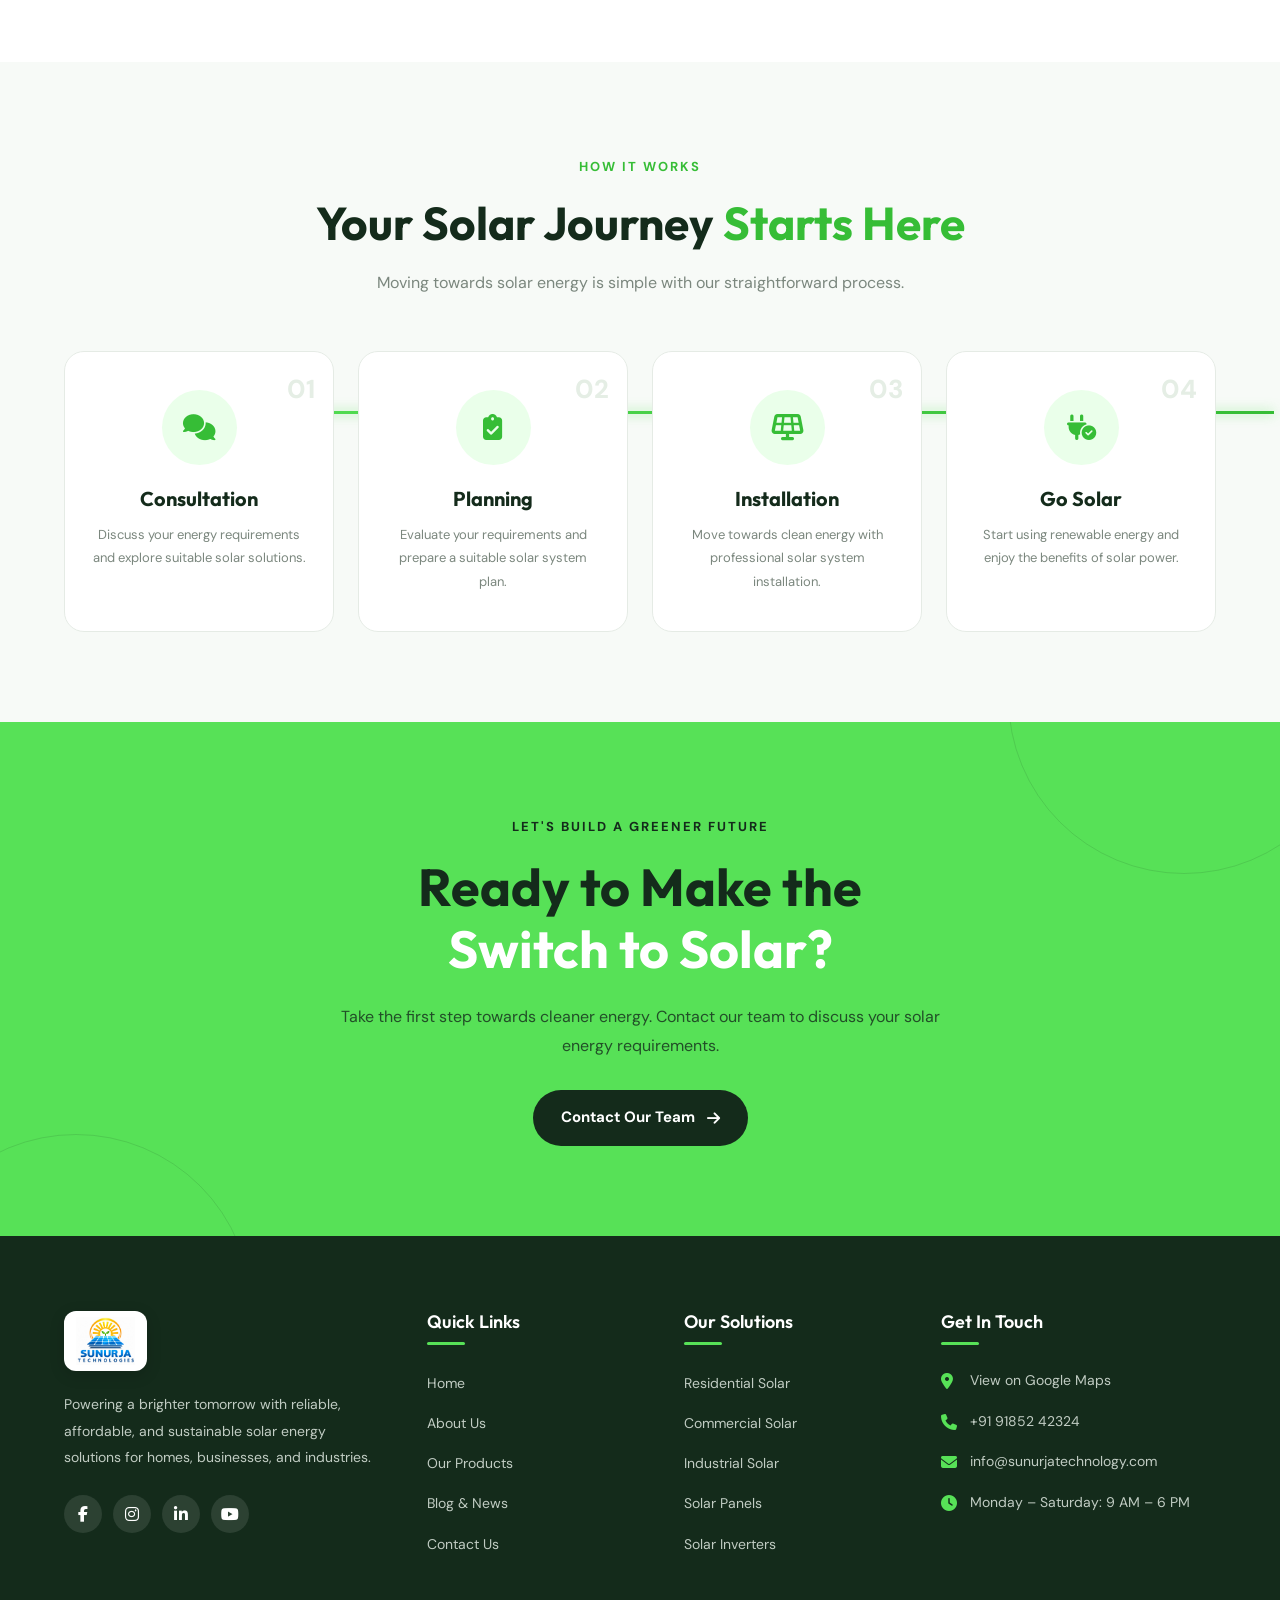
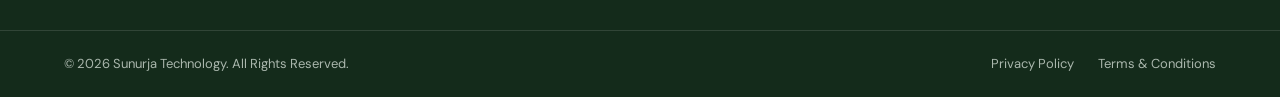
==== commit dc01ea46: "changes in products" ====
--- a/index.html
+++ b/index.html
@@ -1,629 +1,630 @@
 <!DOCTYPE html>
-<html lang="en">
-
-<head>
-    <meta charset="UTF-8">
-    <meta name="viewport" content="width=device-width, initial-scale=1.0">
-
-    <title>Sunurja Technology | Powering a Greener Future</title>
-
-    <meta name="description"
-        content="Sunurja Technology provides innovative solar energy solutions for homes, businesses and industries. Switch to clean and sustainable energy.">
-
-    <meta name="keywords"
-        content="Solar Energy, Solar Panels, Solar Installation, Renewable Energy, Sunurja Technology">
-
-    <meta name="author" content="Sunurja Technology">
-
-    <!-- Google Fonts -->
-    <link rel="preconnect" href="https://fonts.googleapis.com">
-    <link rel="preconnect" href="https://fonts.gstatic.com" crossorigin>
-
-    <link
-        href="https://fonts.googleapis.com/css2?family=DM+Sans:wght@400;500;600;700;800&family=Outfit:wght@400;500;600;700;800&display=swap"
-        rel="stylesheet">
-
-    <!-- CSS Files -->
-    <link rel="stylesheet" href="css/style.css">
-    <link rel="stylesheet" href="css/navbar.css">
-    <link rel="stylesheet" href="css/footer.css">
-    <link rel="stylesheet" href="css/home.css">
-    <link rel="stylesheet" href="css/responsive.css">
-
-    <!-- Font Awesome Icons -->
-    <link rel="stylesheet" href="https://cdnjs.cloudflare.com/ajax/libs/font-awesome/6.7.2/css/all.min.css">
-</head>
-
-<body>
-
-    <!-- Navbar Component -->
-    <div id="navbar"></div>
-
-
-    <!-- ================= HERO SECTION ================= -->
-
-    <main>
-
-        <section class="hero-section">
-
-            <!-- Background Video Container -->
-            <div class="hero-video-wrapper">
-                <video class="hero-video" autoplay muted loop playsinline
-                    poster="assets/images/home/images/hero-solar.jpg">
-                    <source src="assets/images/home/vedios/solar-hero.mp4" type="video/mp4">
-                </video>
-            </div>
-
-            <div class="hero-overlay"></div>
-            S
-            <div class="container hero-container">
-
-                <div class="hero-content">
-
-                    <span class="hero-tag animate-on-scroll" data-animation="fade-down">
-                        <i class="fa-solid fa-sun"></i>
-                        CLEAN ENERGY. BRIGHTER FUTURE.
-                    </span>
-
-                    <h1 class="animate-on-scroll" data-animation="fade-up" data-delay="100">
-                        Power Your Future
-                        With <span>Clean Solar Energy</span>
-                    </h1>
-
-                    <p class="animate-on-scroll" data-animation="fade-up" data-delay="200">
-                        Discover smarter and sustainable solar energy
-                        solutions for your home, business and industry.
-                        Save electricity costs while contributing to
-                        a greener planet.
-                    </p>
-
-                    <div class="hero-buttons animate-on-scroll" data-animation="fade-up" data-delay="300">
-
-                        <a href="pages/contact.html" class="btn btn-primary pulse-btn">
-                            Get Free Consultation
+    <html lang="en">
+
+    <head>
+        <meta charset="UTF-8">
+        <meta name="viewport" content="width=device-width, initial-scale=1.0">
+
+        <title>Sunurja Technology | Powering a Greener Future</title>
+
+        <meta name="description"
+            content="Sunurja Technology provides innovative solar energy solutions for homes, businesses and industries. Switch to clean and sustainable energy.">
+
+        <meta name="keywords"
+            content="Solar Energy, Solar Panels, Solar Installation, Renewable Energy, Sunurja Technology">
+
+        <meta name="author" content="Sunurja Technology">
+
+        <!-- Google Fonts -->
+        <link rel="preconnect" href="https://fonts.googleapis.com">
+        <link rel="preconnect" href="https://fonts.gstatic.com" crossorigin>
+
+        <link
+            href="https://fonts.googleapis.com/css2?family=DM+Sans:wght@400;500;600;700;800&family=Outfit:wght@400;500;600;700;800&display=swap"
+            rel="stylesheet">
+
+        <!-- CSS Files -->
+        <link rel="stylesheet" href="css/style.css">
+        <link rel="stylesheet" href="css/navbar.css">
+        <link rel="stylesheet" href="css/footer.css">
+        <link rel="stylesheet" href="css/home.css">
+        <link rel="stylesheet" href="css/responsive.css">
+
+        <!-- Font Awesome Icons -->
+        <link rel="stylesheet" href="https://cdnjs.cloudflare.com/ajax/libs/font-awesome/6.7.2/css/all.min.css">
+    </head>
+
+    <body>
+
+        <!-- Navbar Component -->
+        <div id="navbar"></div>
+
+
+        <!-- ================= HERO SECTION ================= -->
+
+        <main>
+
+            <section class="hero-section">
+
+                <!-- Background Video Container -->
+                <div class="hero-video-wrapper">
+                    <video class="hero-video" autoplay muted loop playsinline
+                        poster="assets/images/home/images/hero-solar.jpg">
+                        <source src="assets/images/home/vedios/solar-hero.mp4" type="video/mp4">
+                    </video>
+                </div>
+
+                <div class="hero-overlay"></div>
+                S
+                <div class="container hero-container">
+
+                    <div class="hero-content">
+
+                        <span class="hero-tag animate-on-scroll" data-animation="fade-down">
+                            <i class="fa-solid fa-sun"></i>
+                            CLEAN ENERGY. BRIGHTER FUTURE.
+                        </span>
+
+                        <h1 class="animate-on-scroll" data-animation="fade-up" data-delay="100">
+                            Power Your Future
+                            With <span>Clean Solar Energy</span>
+                        </h1>
+
+                        <p class="animate-on-scroll" data-animation="fade-up" data-delay="200">
+                            Discover smarter and sustainable solar energy
+                            solutions for your home, business and industry.
+                            Save electricity costs while contributing to
+                            a greener planet.
+                        </p>
+
+                        <div class="hero-buttons animate-on-scroll" data-animation="fade-up" data-delay="300">
+
+                            <a href="pages/contact.html" class="btn btn-primary pulse-btn">
+                                Get Free Consultation
+                                <i class="fa-solid fa-arrow-right"></i>
+                            </a>
+
+                            <a href="pages/products.html" class="btn btn-outline">
+                                Explore Solutions
+                            </a>
+
+                        </div>
+
+                        <div class="hero-trust animate-on-scroll" data-animation="fade-up" data-delay="400">
+
+                            <div class="trust-icon">
+                                <i class="fa-solid fa-leaf"></i>
+                            </div>
+
+                            <div>
+                                <h4>Powering Sustainable Living</h4>
+                                <p>Clean energy for a better tomorrow.</p>
+                            </div>
+
+                        </div>
+
+                    </div>
+
+                </div>
+
+                <div class="hero-bottom-text">
+                    <span>01</span>
+                    <span>RENEWABLE ENERGY SOLUTIONS</span>
+                </div>
+
+            </section>
+
+
+            <!-- ================= INTRO SECTION ================= -->
+
+            <section class="intro-section section-padding">
+
+                <div class="container">
+
+                    <div class="intro-grid">
+
+                        <div class="intro-content animate-on-scroll" data-animation="fade-right">
+
+                            <span class="section-label">
+                                ABOUT SUNURJA TECHNOLOGY
+                            </span>
+
+                            <h2>
+                                A Smarter Way to
+                                <span>Power Your World</span>
+                            </h2>
+
+                            <p>
+                                At Sunurja Technology, we believe solar energy
+                                is more than an alternative. It is the future
+                                of sustainable power.
+                            </p>
+
+                            <p>
+                                We focus on providing reliable solar solutions
+                                that help households, businesses and industries
+                                reduce electricity expenses and adopt clean
+                                energy.
+                            </p>
+
+                            <a href="pages/about.html" class="text-link">
+                                Discover Our Story
+                                <i class="fa-solid fa-arrow-right"></i>
+                            </a>
+
+                        </div>
+
+                        <div class="intro-visual-wrapper animate-on-scroll" data-animation="fade-left">
+
+                            <div class="intro-image-card">
+                                <img src="assets/images/home/images/solar-installation.jpg"
+                                    alt="Solar Installation Engineer" class="intro-img">
+                                <div class="intro-img-overlay"></div>
+                            </div>
+
+                            <div class="intro-highlight-floating glassmorphism">
+
+                                <div class="highlight-icon">
+                                    <i class="fa-solid fa-solar-panel"></i>
+                                </div>
+
+                                <h3>Harness the Power of the Sun</h3>
+
+                                <p>
+                                    Make the switch to renewable energy and
+                                    create a sustainable future for generations.
+                                </p>
+
+                                <div class="highlight-bottom">
+                                    <span>Clean Energy</span>
+                                    <span>Smart Solutions</span>
+                                </div>
+
+                            </div>
+
+                        </div>
+
+                    </div>
+
+                </div>
+
+            </section>
+
+
+            <!-- ================= SOLUTIONS SECTION ================= -->
+
+            <section class="solutions-section section-padding">
+
+                <div class="container">
+
+                    <div class="section-heading animate-on-scroll" data-animation="fade-up">
+
+                        <span class="section-label">
+                            OUR SOLUTIONS
+                        </span>
+
+                        <h2>
+                            Solar Solutions for
+                            <span>Every Need</span>
+                        </h2>
+
+                        <p>
+                            From individual homes to large industrial
+                            facilities, we help everyone move towards
+                            cleaner and smarter energy.
+                        </p>
+
+                    </div>
+
+
+                    <div class="solutions-grid">
+
+                        <!-- Residential -->
+
+                        <article class="solution-card animate-on-scroll" data-animation="fade-up" data-delay="100">
+
+                            <div class="solution-card-img-wrap">
+                                <img src="assets/images/home/images/residential-solar.jpg" alt="Residential Solar"
+                                    class="solution-bg-img">
+                                <div class="solution-img-overlay"></div>
+                            </div>
+
+                            <div class="solution-card-content">
+                                <div class="solution-card-header">
+                                    <div class="solution-icon">
+                                        <i class="fa-solid fa-house"></i>
+                                    </div>
+                                    <span class="solution-number">01</span>
+                                </div>
+
+                                <h3>Residential Solar</h3>
+
+                                <p>
+                                    Smart rooftop solar solutions for homes
+                                    to reduce electricity bills and achieve
+                                    energy independence.
+                                </p>
+
+                                <a href="pages/products.html" class="card-link">
+                                    Explore Solution
+                                    <i class="fa-solid fa-arrow-right"></i>
+                                </a>
+                            </div>
+
+                        </article>
+
+
+                        <!-- Commercial -->
+
+                        <article class="solution-card featured-card animate-on-scroll" data-animation="fade-up"
+                            data-delay="200">
+
+                            <div class="solution-card-img-wrap">
+                                <img src="assets/images/home/images/commercial-solar.jpg" alt="Commercial Solar"
+                                    class="solution-bg-img">
+                                <div class="solution-img-overlay"></div>
+                            </div>
+
+                            <div class="solution-card-content">
+                                <div class="solution-card-header">
+                                    <div class="solution-icon">
+                                        <i class="fa-solid fa-building"></i>
+                                    </div>
+                                    <span class="solution-number">02</span>
+                                </div>
+
+                                <h3>Commercial Solar</h3>
+
+                                <p>
+                                    Cost-effective solar energy systems for
+                                    offices, shops and commercial buildings.
+                                </p>
+
+                                <a href="pages/products.html" class="card-link">
+                                    Explore Solution
+                                    <i class="fa-solid fa-arrow-right"></i>
+                                </a>
+                            </div>
+
+                        </article>
+
+
+                        <!-- Industrial -->
+
+                        <article class="solution-card animate-on-scroll" data-animation="fade-up" data-delay="300">
+
+                            <div class="solution-card-img-wrap">
+                                <img src="assets/images/home/images/industrial-solar.jpg" alt="Industrial Solar"
+                                    class="solution-bg-img">
+                                <div class="solution-img-overlay"></div>
+                            </div>
+
+                            <div class="solution-card-content">
+                                <div class="solution-card-header">
+                                    <div class="solution-icon">
+                                        <i class="fa-solid fa-industry"></i>
+                                    </div>
+                                    <span class="solution-number">03</span>
+                                </div>
+
+                                <h3>Industrial Solar</h3>
+
+                                <p>
+                                    High-capacity solar energy solutions
+                                    designed for factories and industrial
+                                    facilities.
+                                </p>
+
+                                <a href="pages/products.html" class="card-link">
+                                    Explore Solution
+                                    <i class="fa-solid fa-arrow-right"></i>
+                                </a>
+                            </div>
+
+                        </article>
+
+                    </div>
+
+                </div>
+
+            </section>
+
+
+            <!-- ================= WHY CHOOSE US ================= -->
+
+            <section class="why-section section-padding">
+
+                <div class="container">
+
+                    <div class="why-grid">
+
+                        <div class="why-content animate-on-scroll" data-animation="fade-right">
+
+                            <span class="section-label">
+                                WHY CHOOSE US
+                            </span>
+
+                            <h2>
+                                Making Solar Energy
+                                <span>Simple & Reliable</span>
+                            </h2>
+
+                            <p>
+                                Choosing solar energy should be simple.
+                                We focus on providing solutions that
+                                combine efficiency, reliability and
+                                long-term value.
+                            </p>
+
+                            <div class="why-features">
+
+                                <div class="why-feature">
+
+                                    <div class="feature-icon">
+                                        <i class="fa-solid fa-lightbulb"></i>
+                                    </div>
+
+                                    <div>
+                                        <h4>Smart Energy Solutions</h4>
+                                        <p>
+                                            Modern solar technology
+                                            for smarter energy usage.
+                                        </p>
+                                    </div>
+
+                                </div>
+
+
+                                <div class="why-feature">
+
+                                    <div class="feature-icon">
+                                        <i class="fa-solid fa-shield-halved"></i>
+                                    </div>
+
+                                    <div>
+                                        <h4>Reliable Performance</h4>
+                                        <p>
+                                            Solutions focused on
+                                            dependable energy generation.
+                                        </p>
+                                    </div>
+
+                                </div>
+
+
+                                <div class="why-feature">
+
+                                    <div class="feature-icon">
+                                        <i class="fa-solid fa-hand-holding-dollar"></i>
+                                    </div>
+
+                                    <div>
+                                        <h4>Long-Term Savings</h4>
+                                        <p>
+                                            Reduce dependence on
+                                            conventional electricity.
+                                        </p>
+                                    </div>
+
+                                </div>
+
+                            </div>
+
+                            <!-- Statistics Counter Row -->
+                            <div class="stats-row">
+                                <div class="stat-item">
+                                    <h3 class="stat-number" data-target="99" data-suffix="%">0%</h3>
+                                    <p class="stat-label">System Efficiency</p>
+                                </div>
+                                <div class="stat-item">
+                                    <h3 class="stat-number" data-target="500" data-suffix="+">0+</h3>
+                                    <p class="stat-label">Installations Done</p>
+                                </div>
+                                <div class="stat-item">
+                                    <h3 class="stat-number" data-target="25" data-suffix=" Yrs">0 Yrs</h3>
+                                    <p class="stat-label">Warranty Support</p>
+                                </div>
+                            </div>
+
+                            <a href="pages/about.html" class="btn btn-primary">
+                                Know More About Us
+                                <i class="fa-solid fa-arrow-right"></i>
+                            </a>
+
+                        </div>
+
+
+                        <div class="why-visual animate-on-scroll" data-animation="fade-left">
+
+                            <div class="why-image-card">
+                                <img src="assets/images/home/images/solar-house.jpg" alt="Solar House Installation"
+                                    class="why-main-img">
+                                <div class="why-img-overlay"></div>
+
+                                <div class="why-overlay-info">
+                                    <i class="fa-solid fa-sun pulse-icon"></i>
+                                    <h3>Powered By Nature</h3>
+                                    <p>A cleaner source of energy for a brighter future.</p>
+                                </div>
+                            </div>
+
+                            <div class="floating-card glassmorphism">
+
+                                <i class="fa-solid fa-leaf"></i>
+
+                                <div>
+                                    <h4>Go Green</h4>
+                                    <p>Choose renewable energy</p>
+                                </div>
+
+                            </div>
+
+                        </div>
+
+                    </div>
+
+                </div>
+
+            </section>
+
+
+            <!-- ================= PROCESS SECTION ================= -->
+
+            <section class="process-section section-padding">
+
+                <div class="container">
+
+                    <div class="section-heading animate-on-scroll" data-animation="fade-up">
+
+                        <span class="section-label">
+                            HOW IT WORKS
+                        </span>
+
+                        <h2>
+                            Your Solar Journey
+                            <span>Starts Here</span>
+                        </h2>
+
+                        <p>
+                            Moving towards solar energy is simple
+                            with our straightforward process.
+                        </p>
+
+                    </div>
+
+
+                    <div class="process-timeline-container">
+                        <div class="process-line-progress" id="processProgress"></div>
+
+                        <div class="process-grid">
+
+                            <div class="process-card animate-on-scroll" data-animation="fade-up" data-delay="100">
+
+                                <span class="process-number">01</span>
+
+                                <div class="process-icon">
+                                    <i class="fa-solid fa-comments"></i>
+                                </div>
+
+                                <h3>Consultation</h3>
+
+                                <p>
+                                    Discuss your energy requirements
+                                    and explore suitable solar solutions.
+                                </p>
+
+                            </div>
+
+
+                            <div class="process-card animate-on-scroll" data-animation="fade-up" data-delay="200">
+
+                                <span class="process-number">02</span>
+
+                                <div class="process-icon">
+                                    <i class="fa-solid fa-clipboard-check"></i>
+                                </div>
+
+                                <h3>Planning</h3>
+
+                                <p>
+                                    Evaluate your requirements and
+                                    prepare a suitable solar system plan.
+                                </p>
+
+                            </div>
+
+
+                            <div class="process-card animate-on-scroll" data-animation="fade-up" data-delay="300">
+
+                                <span class="process-number">03</span>
+
+                                <div class="process-icon">
+                                    <i class="fa-solid fa-solar-panel"></i>
+                                </div>
+
+                                <h3>Installation</h3>
+
+                                <p>
+                                    Move towards clean energy with
+                                    professional solar system installation.
+                                </p>
+
+                            </div>
+
+
+                            <div class="process-card animate-on-scroll" data-animation="fade-up" data-delay="400">
+
+                                <span class="process-number">04</span>
+
+                                <div class="process-icon">
+                                    <i class="fa-solid fa-plug-circle-check"></i>
+                                </div>
+
+                                <h3>Go Solar</h3>
+
+                                <p>
+                                    Start using renewable energy
+                                    and enjoy the benefits of solar power.
+                                </p>
+
+                            </div>
+
+                        </div>
+                    </div>
+
+                </div>
+
+            </section>
+
+
+            <!-- ================= CTA SECTION ================= -->
+
+            <section class="cta-section animate-on-scroll" data-animation="fade-up">
+
+                <div class="container">
+
+                    <div class="cta-content">
+
+                        <span class="section-label">
+                            LET'S BUILD A GREENER FUTURE
+                        </span>
+
+                        <h2>
+                            Ready to Make the
+                            <span>Switch to Solar?</span>
+                        </h2>
+
+                        <p>
+                            Take the first step towards cleaner energy.
+                            Contact our team to discuss your solar
+                            energy requirements.
+                        </p>
+
+                        <a href="pages/contact.html" class="btn btn-dark">
+                            Contact Our Team
                             <i class="fa-solid fa-arrow-right"></i>
                         </a>
 
-                        <a href="pages/products.html" class="btn btn-outline">
-                            Explore Solutions
-                        </a>
-
-                    </div>
-
-                    <div class="hero-trust animate-on-scroll" data-animation="fade-up" data-delay="400">
-
-                        <div class="trust-icon">
-                            <i class="fa-solid fa-leaf"></i>
-                        </div>
-
-                        <div>
-                            <h4>Powering Sustainable Living</h4>
-                            <p>Clean energy for a better tomorrow.</p>
-                        </div>
-
-                    </div>
-
-                </div>
-
-            </div>
-
-            <div class="hero-bottom-text">
-                <span>01</span>
-                <span>RENEWABLE ENERGY SOLUTIONS</span>
-            </div>
-
-        </section>
-
-
-        <!-- ================= INTRO SECTION ================= -->
-
-        <section class="intro-section section-padding">
-
-            <div class="container">
-
-                <div class="intro-grid">
-
-                    <div class="intro-content animate-on-scroll" data-animation="fade-right">
-
-                        <span class="section-label">
-                            ABOUT SUNURJA TECHNOLOGY
-                        </span>
-
-                        <h2>
-                            A Smarter Way to
-                            <span>Power Your World</span>
-                        </h2>
-
-                        <p>
-                            At Sunurja Technology, we believe solar energy
-                            is more than an alternative. It is the future
-                            of sustainable power.
-                        </p>
-
-                        <p>
-                            We focus on providing reliable solar solutions
-                            that help households, businesses and industries
-                            reduce electricity expenses and adopt clean
-                            energy.
-                        </p>
-
-                        <a href="pages/about.html" class="text-link">
-                            Discover Our Story
-                            <i class="fa-solid fa-arrow-right"></i>
-                        </a>
-
-                    </div>
-
-                    <div class="intro-visual-wrapper animate-on-scroll" data-animation="fade-left">
-
-                        <div class="intro-image-card">
-                            <img src="assets/images/home/images/solar-installation.jpg"
-                                alt="Solar Installation Engineer" class="intro-img">
-                            <div class="intro-img-overlay"></div>
-                        </div>
-
-                        <div class="intro-highlight-floating glassmorphism">
-
-                            <div class="highlight-icon">
-                                <i class="fa-solid fa-solar-panel"></i>
-                            </div>
-
-                            <h3>Harness the Power of the Sun</h3>
-
-                            <p>
-                                Make the switch to renewable energy and
-                                create a sustainable future for generations.
-                            </p>
-
-                            <div class="highlight-bottom">
-                                <span>Clean Energy</span>
-                                <span>Smart Solutions</span>
-                            </div>
-
-                        </div>
-
-                    </div>
-
-                </div>
-
-            </div>
-
-        </section>
-
-
-        <!-- ================= SOLUTIONS SECTION ================= -->
-
-        <section class="solutions-section section-padding">
-
-            <div class="container">
-
-                <div class="section-heading animate-on-scroll" data-animation="fade-up">
-
-                    <span class="section-label">
-                        OUR SOLUTIONS
-                    </span>
-
-                    <h2>
-                        Solar Solutions for
-                        <span>Every Need</span>
-                    </h2>
-
-                    <p>
-                        From individual homes to large industrial
-                        facilities, we help everyone move towards
-                        cleaner and smarter energy.
-                    </p>
-
-                </div>
-
-
-                <div class="solutions-grid">
-
-                    <!-- Residential -->
-
-                    <article class="solution-card animate-on-scroll" data-animation="fade-up" data-delay="100">
-
-                        <div class="solution-card-img-wrap">
-                            <img src="assets/images/home/images/residential-solar.jpg" alt="Residential Solar"
-                                class="solution-bg-img">
-                            <div class="solution-img-overlay"></div>
-                        </div>
-
-                        <div class="solution-card-content">
-                            <div class="solution-card-header">
-                                <div class="solution-icon">
-                                    <i class="fa-solid fa-house"></i>
-                                </div>
-                                <span class="solution-number">01</span>
-                            </div>
-
-                            <h3>Residential Solar</h3>
-
-                            <p>
-                                Smart rooftop solar solutions for homes
-                                to reduce electricity bills and achieve
-                                energy independence.
-                            </p>
-
-                            <a href="pages/products.html" class="card-link">
-                                Explore Solution
-                                <i class="fa-solid fa-arrow-right"></i>
-                            </a>
-                        </div>
-
-                    </article>
-
-
-                    <!-- Commercial -->
-
-                    <article class="solution-card featured-card animate-on-scroll" data-animation="fade-up"
-                        data-delay="200">
-
-                        <div class="solution-card-img-wrap">
-                            <img src="assets/images/home/images/commercial-solar.jpg" alt="Commercial Solar"
-                                class="solution-bg-img">
-                            <div class="solution-img-overlay"></div>
-                        </div>
-
-                        <div class="solution-card-content">
-                            <div class="solution-card-header">
-                                <div class="solution-icon">
-                                    <i class="fa-solid fa-building"></i>
-                                </div>
-                                <span class="solution-number">02</span>
-                            </div>
-
-                            <h3>Commercial Solar</h3>
-
-                            <p>
-                                Cost-effective solar energy systems for
-                                offices, shops and commercial buildings.
-                            </p>
-
-                            <a href="pages/products.html" class="card-link">
-                                Explore Solution
-                                <i class="fa-solid fa-arrow-right"></i>
-                            </a>
-                        </div>
-
-                    </article>
-
-
-                    <!-- Industrial -->
-
-                    <article class="solution-card animate-on-scroll" data-animation="fade-up" data-delay="300">
-
-                        <div class="solution-card-img-wrap">
-                            <img src="assets/images/home/images/industrial-solar.jpg" alt="Industrial Solar"
-                                class="solution-bg-img">
-                            <div class="solution-img-overlay"></div>
-                        </div>
-
-                        <div class="solution-card-content">
-                            <div class="solution-card-header">
-                                <div class="solution-icon">
-                                    <i class="fa-solid fa-industry"></i>
-                                </div>
-                                <span class="solution-number">03</span>
-                            </div>
-
-                            <h3>Industrial Solar</h3>
-
-                            <p>
-                                High-capacity solar energy solutions
-                                designed for factories and industrial
-                                facilities.
-                            </p>
-
-                            <a href="pages/products.html" class="card-link">
-                                Explore Solution
-                                <i class="fa-solid fa-arrow-right"></i>
-                            </a>
-                        </div>
-
-                    </article>
-
-                </div>
-
-            </div>
-
-        </section>
-
-
-        <!-- ================= WHY CHOOSE US ================= -->
-
-        <section class="why-section section-padding">
-
-            <div class="container">
-
-                <div class="why-grid">
-
-                    <div class="why-content animate-on-scroll" data-animation="fade-right">
-
-                        <span class="section-label">
-                            WHY CHOOSE US
-                        </span>
-
-                        <h2>
-                            Making Solar Energy
-                            <span>Simple & Reliable</span>
-                        </h2>
-
-                        <p>
-                            Choosing solar energy should be simple.
-                            We focus on providing solutions that
-                            combine efficiency, reliability and
-                            long-term value.
-                        </p>
-
-                        <div class="why-features">
-
-                            <div class="why-feature">
-
-                                <div class="feature-icon">
-                                    <i class="fa-solid fa-lightbulb"></i>
-                                </div>
-
-                                <div>
-                                    <h4>Smart Energy Solutions</h4>
-                                    <p>
-                                        Modern solar technology
-                                        for smarter energy usage.
-                                    </p>
-                                </div>
-
-                            </div>
-
-
-                            <div class="why-feature">
-
-                                <div class="feature-icon">
-                                    <i class="fa-solid fa-shield-halved"></i>
-                                </div>
-
-                                <div>
-                                    <h4>Reliable Performance</h4>
-                                    <p>
-                                        Solutions focused on
-                                        dependable energy generation.
-                                    </p>
-                                </div>
-
-                            </div>
-
-
-                            <div class="why-feature">
-
-                                <div class="feature-icon">
-                                    <i class="fa-solid fa-hand-holding-dollar"></i>
-                                </div>
-
-                                <div>
-                                    <h4>Long-Term Savings</h4>
-                                    <p>
-                                        Reduce dependence on
-                                        conventional electricity.
-                                    </p>
-                                </div>
-
-                            </div>
-
-                        </div>
-
-                        <!-- Statistics Counter Row -->
-                        <div class="stats-row">
-                            <div class="stat-item">
-                                <h3 class="stat-number" data-target="99" data-suffix="%">0%</h3>
-                                <p class="stat-label">System Efficiency</p>
-                            </div>
-                            <div class="stat-item">
-                                <h3 class="stat-number" data-target="500" data-suffix="+">0+</h3>
-                                <p class="stat-label">Installations Done</p>
-                            </div>
-                            <div class="stat-item">
-                                <h3 class="stat-number" data-target="25" data-suffix=" Yrs">0 Yrs</h3>
-                                <p class="stat-label">Warranty Support</p>
-                            </div>
-                        </div>
-
-                        <a href="pages/about.html" class="btn btn-primary">
-                            Know More About Us
-                            <i class="fa-solid fa-arrow-right"></i>
-                        </a>
-
-                    </div>
-
-
-                    <div class="why-visual animate-on-scroll" data-animation="fade-left">
-
-                        <div class="why-image-card">
-                            <img src="assets/images/home/images/solar-house.jpg" alt="Solar House Installation"
-                                class="why-main-img">
-                            <div class="why-img-overlay"></div>
-
-                            <div class="why-overlay-info">
-                                <i class="fa-solid fa-sun pulse-icon"></i>
-                                <h3>Powered By Nature</h3>
-                                <p>A cleaner source of energy for a brighter future.</p>
-                            </div>
-                        </div>
-
-                        <div class="floating-card glassmorphism">
-
-                            <i class="fa-solid fa-leaf"></i>
-
-                            <div>
-                                <h4>Go Green</h4>
-                                <p>Choose renewable energy</p>
-                            </div>
-
-                        </div>
-
-                    </div>
-
-                </div>
-
-            </div>
-
-        </section>
-
-
-        <!-- ================= PROCESS SECTION ================= -->
-
-        <section class="process-section section-padding">
-
-            <div class="container">
-
-                <div class="section-heading animate-on-scroll" data-animation="fade-up">
-
-                    <span class="section-label">
-                        HOW IT WORKS
-                    </span>
-
-                    <h2>
-                        Your Solar Journey
-                        <span>Starts Here</span>
-                    </h2>
-
-                    <p>
-                        Moving towards solar energy is simple
-                        with our straightforward process.
-                    </p>
-
-                </div>
-
-
-                <div class="process-timeline-container">
-                    <div class="process-line-progress" id="processProgress"></div>
-
-                    <div class="process-grid">
-
-                        <div class="process-card animate-on-scroll" data-animation="fade-up" data-delay="100">
-
-                            <span class="process-number">01</span>
-
-                            <div class="process-icon">
-                                <i class="fa-solid fa-comments"></i>
-                            </div>
-
-                            <h3>Consultation</h3>
-
-                            <p>
-                                Discuss your energy requirements
-                                and explore suitable solar solutions.
-                            </p>
-
-                        </div>
-
-
-                        <div class="process-card animate-on-scroll" data-animation="fade-up" data-delay="200">
-
-                            <span class="process-number">02</span>
-
-                            <div class="process-icon">
-                                <i class="fa-solid fa-clipboard-check"></i>
-                            </div>
-
-                            <h3>Planning</h3>
-
-                            <p>
-                                Evaluate your requirements and
-                                prepare a suitable solar system plan.
-                            </p>
-
-                        </div>
-
-
-                        <div class="process-card animate-on-scroll" data-animation="fade-up" data-delay="300">
-
-                            <span class="process-number">03</span>
-
-                            <div class="process-icon">
-                                <i class="fa-solid fa-solar-panel"></i>
-                            </div>
-
-                            <h3>Installation</h3>
-
-                            <p>
-                                Move towards clean energy with
-                                professional solar system installation.
-                            </p>
-
-                        </div>
-
-
-                        <div class="process-card animate-on-scroll" data-animation="fade-up" data-delay="400">
-
-                            <span class="process-number">04</span>
-
-                            <div class="process-icon">
-                                <i class="fa-solid fa-plug-circle-check"></i>
-                            </div>
-
-                            <h3>Go Solar</h3>
-
-                            <p>
-                                Start using renewable energy
-                                and enjoy the benefits of solar power.
-                            </p>
-
-                        </div>
-
-                    </div>
-                </div>
-
-            </div>
-
-        </section>
-
-
-        <!-- ================= CTA SECTION ================= -->
-
-        <section class="cta-section animate-on-scroll" data-animation="fade-up">
-
-            <div class="container">
-
-                <div class="cta-content">
-
-                    <span class="section-label">
-                        LET'S BUILD A GREENER FUTURE
-                    </span>
-
-                    <h2>
-                        Ready to Make the
-                        <span>Switch to Solar?</span>
-                    </h2>
-
-                    <p>
-                        Take the first step towards cleaner energy.
-                        Contact our team to discuss your solar
-                        energy requirements.
-                    </p>
-
-                    <a href="pages/contact.html" class="btn btn-dark">
-                        Contact Our Team
-                        <i class="fa-solid fa-arrow-right"></i>
-                    </a>
-
-                </div>
-
-            </div>
-
-        </section>
-
-    </main>
-
-
-    <!-- Footer Component -->
-    <div id="footer"></div>
-
-
-    <!-- JavaScript Files -->
-    <script src="js/navbar.js" defer></script>
-    <script src="js/footer.js" defer></script>
-    <script src="js/main.js" defer></script>
-    <script src="js/animations.js" defer></script>
-
-</body>
-
-</html>+                    </div>
+
+                </div>
+
+            </section>
+
+        </main>
+
+
+        <!-- Footer Component -->
+        <div id="footer"></div>
+
+
+        <!-- JavaScript Files -->
+        <script src="js/navbar.js" defer></script>
+        <script src="js/footer.js" defer></script>
+        <script src="js/main.js" defer></script>
+        <script src="js/animations.js" defer></script>
+
+    </body>
+
+    </html>
+  
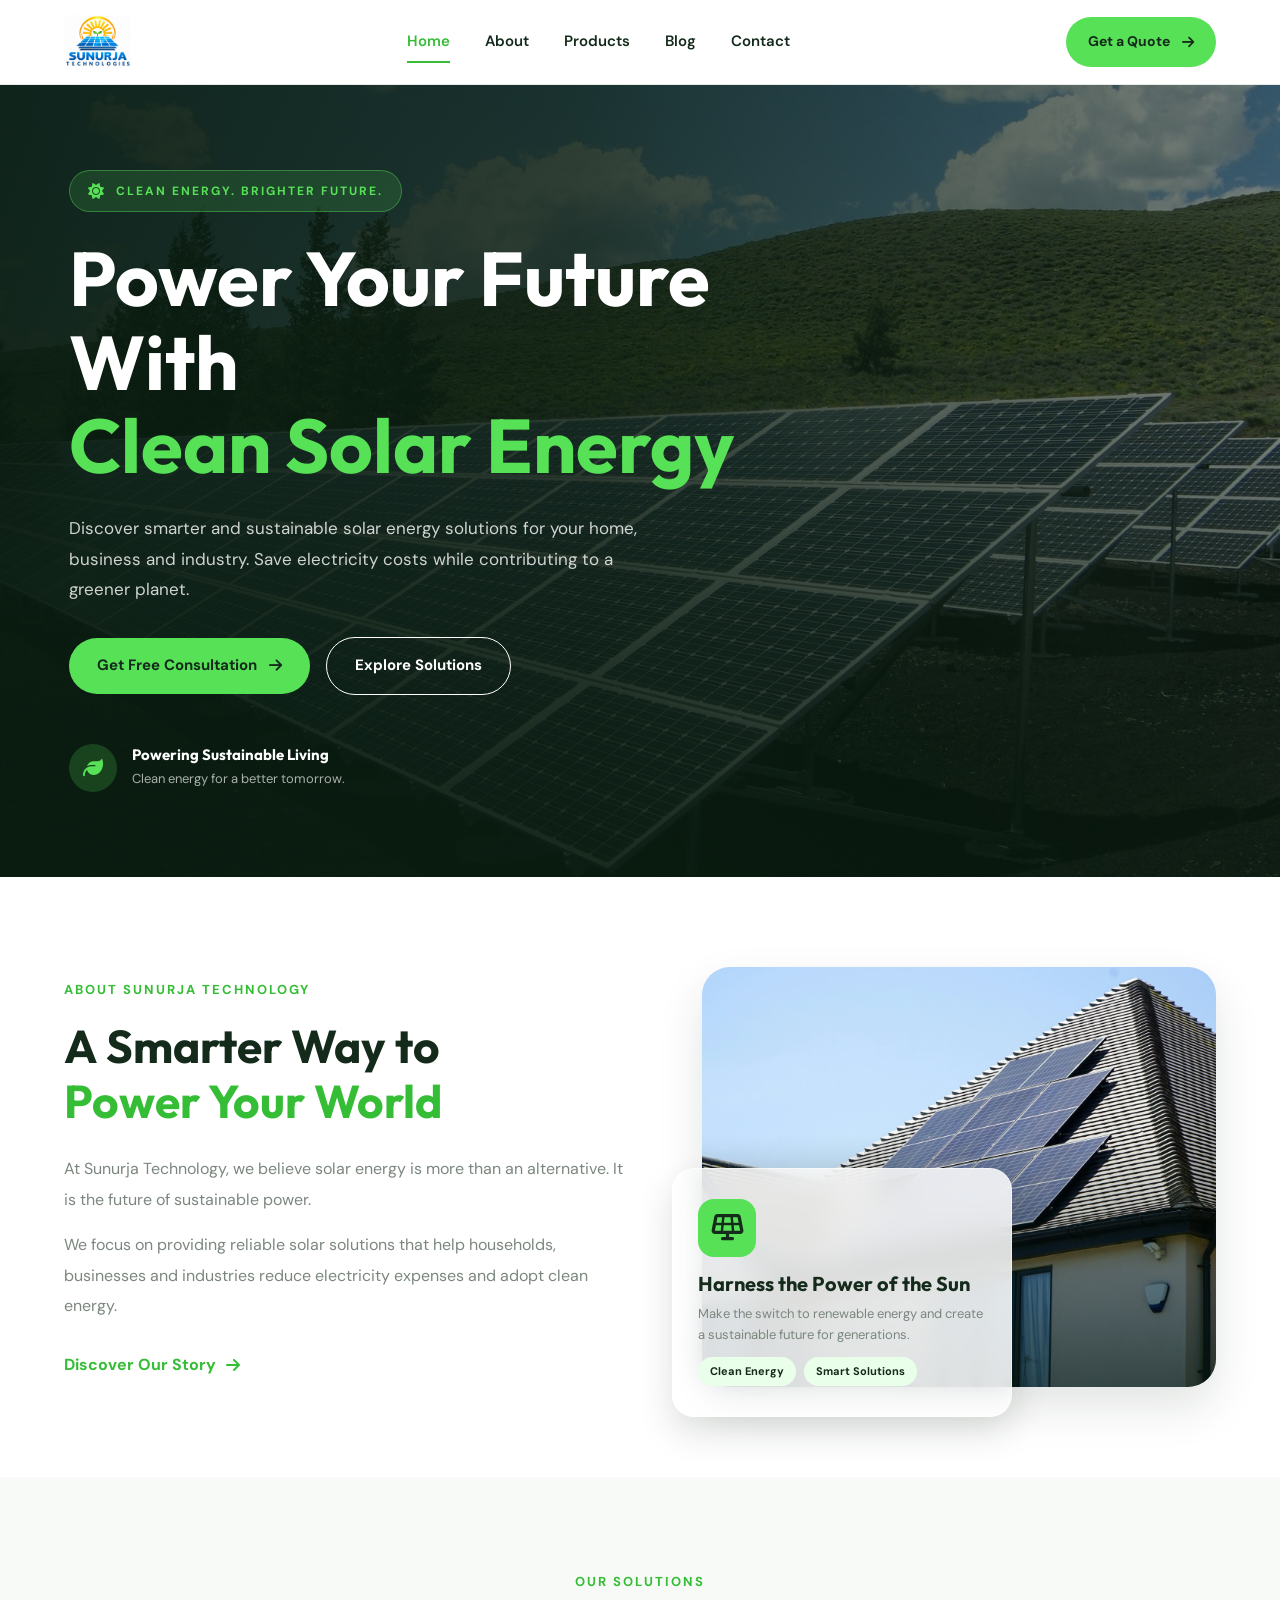
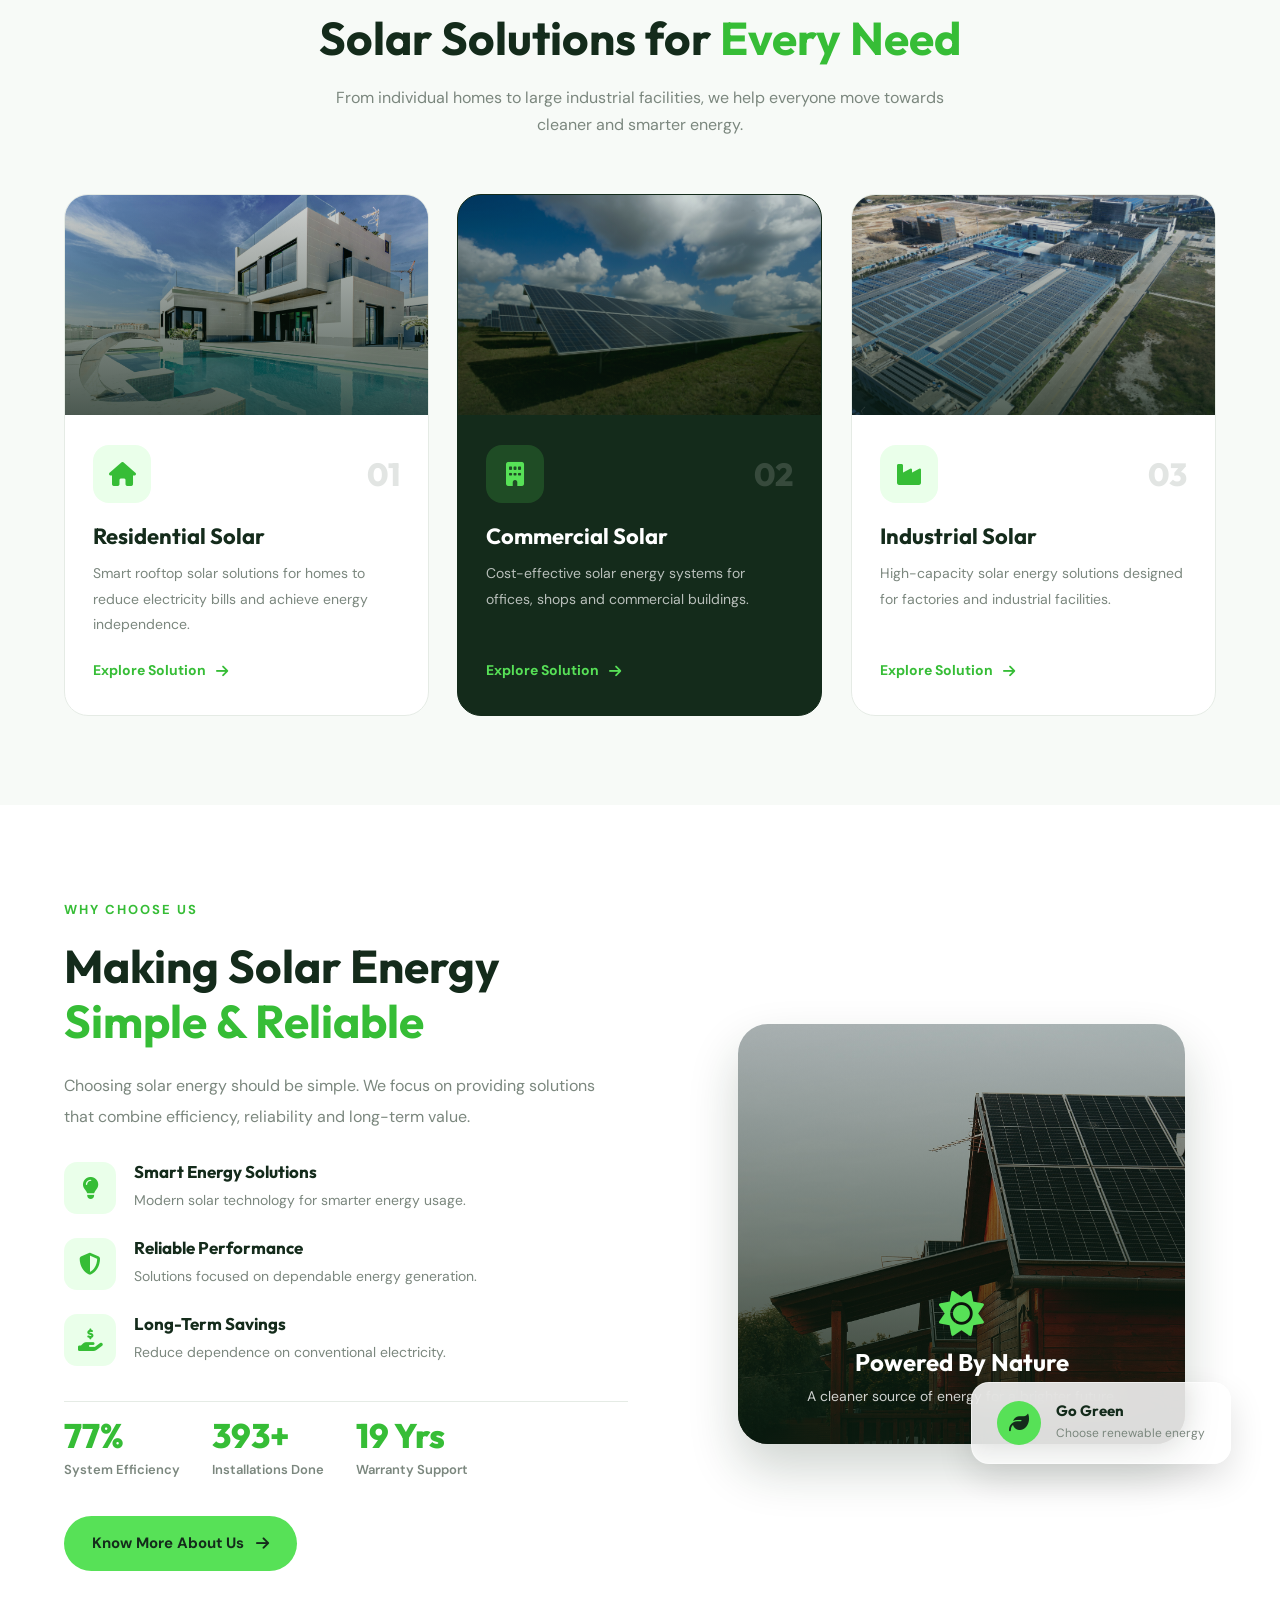
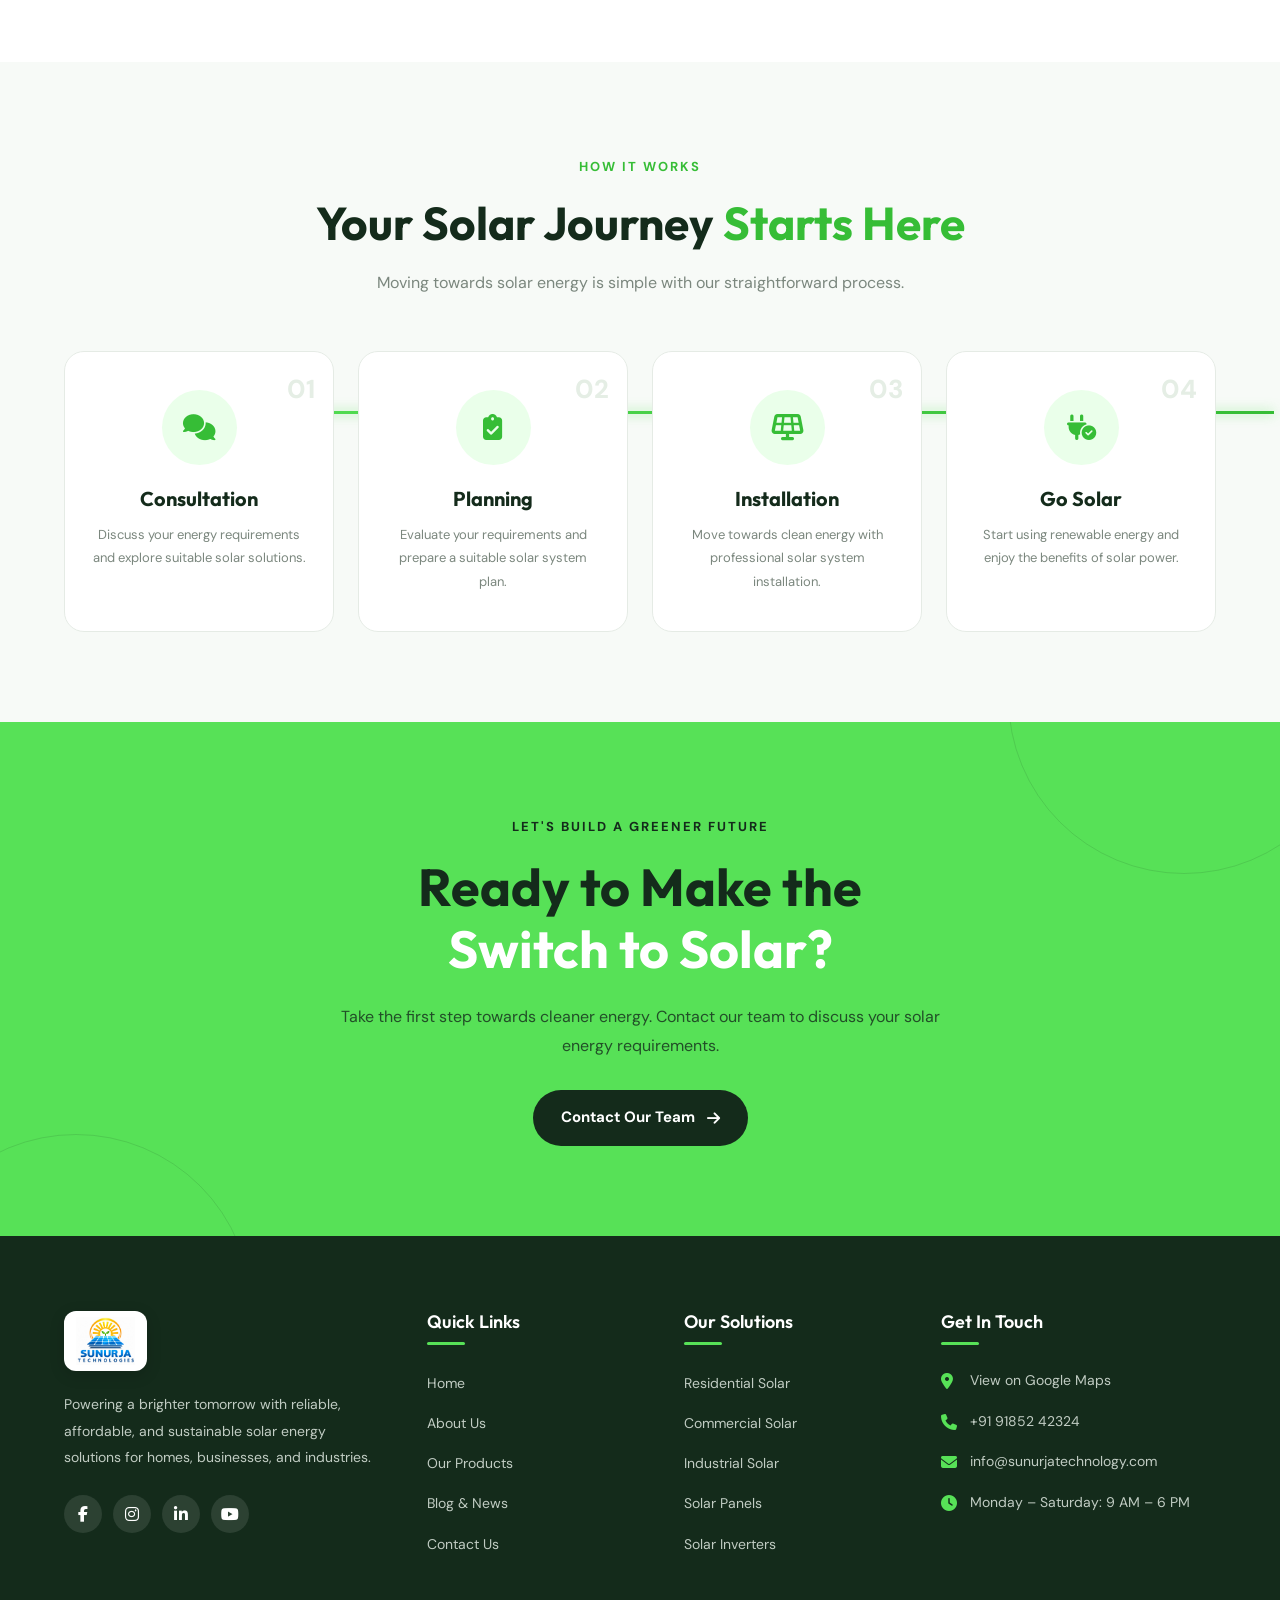
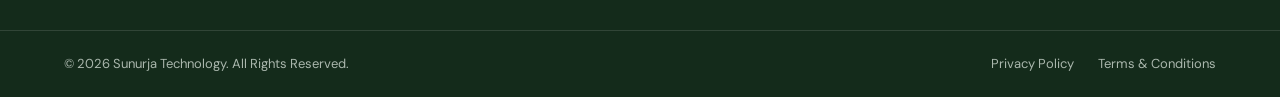
==== commit 9790a4d9: "Refactor HTML structure and add CSS for terms page" ====
--- a/index.html
+++ b/index.html
@@ -627,4 +627,4 @@
     </body>
 
     </html>
-  +    
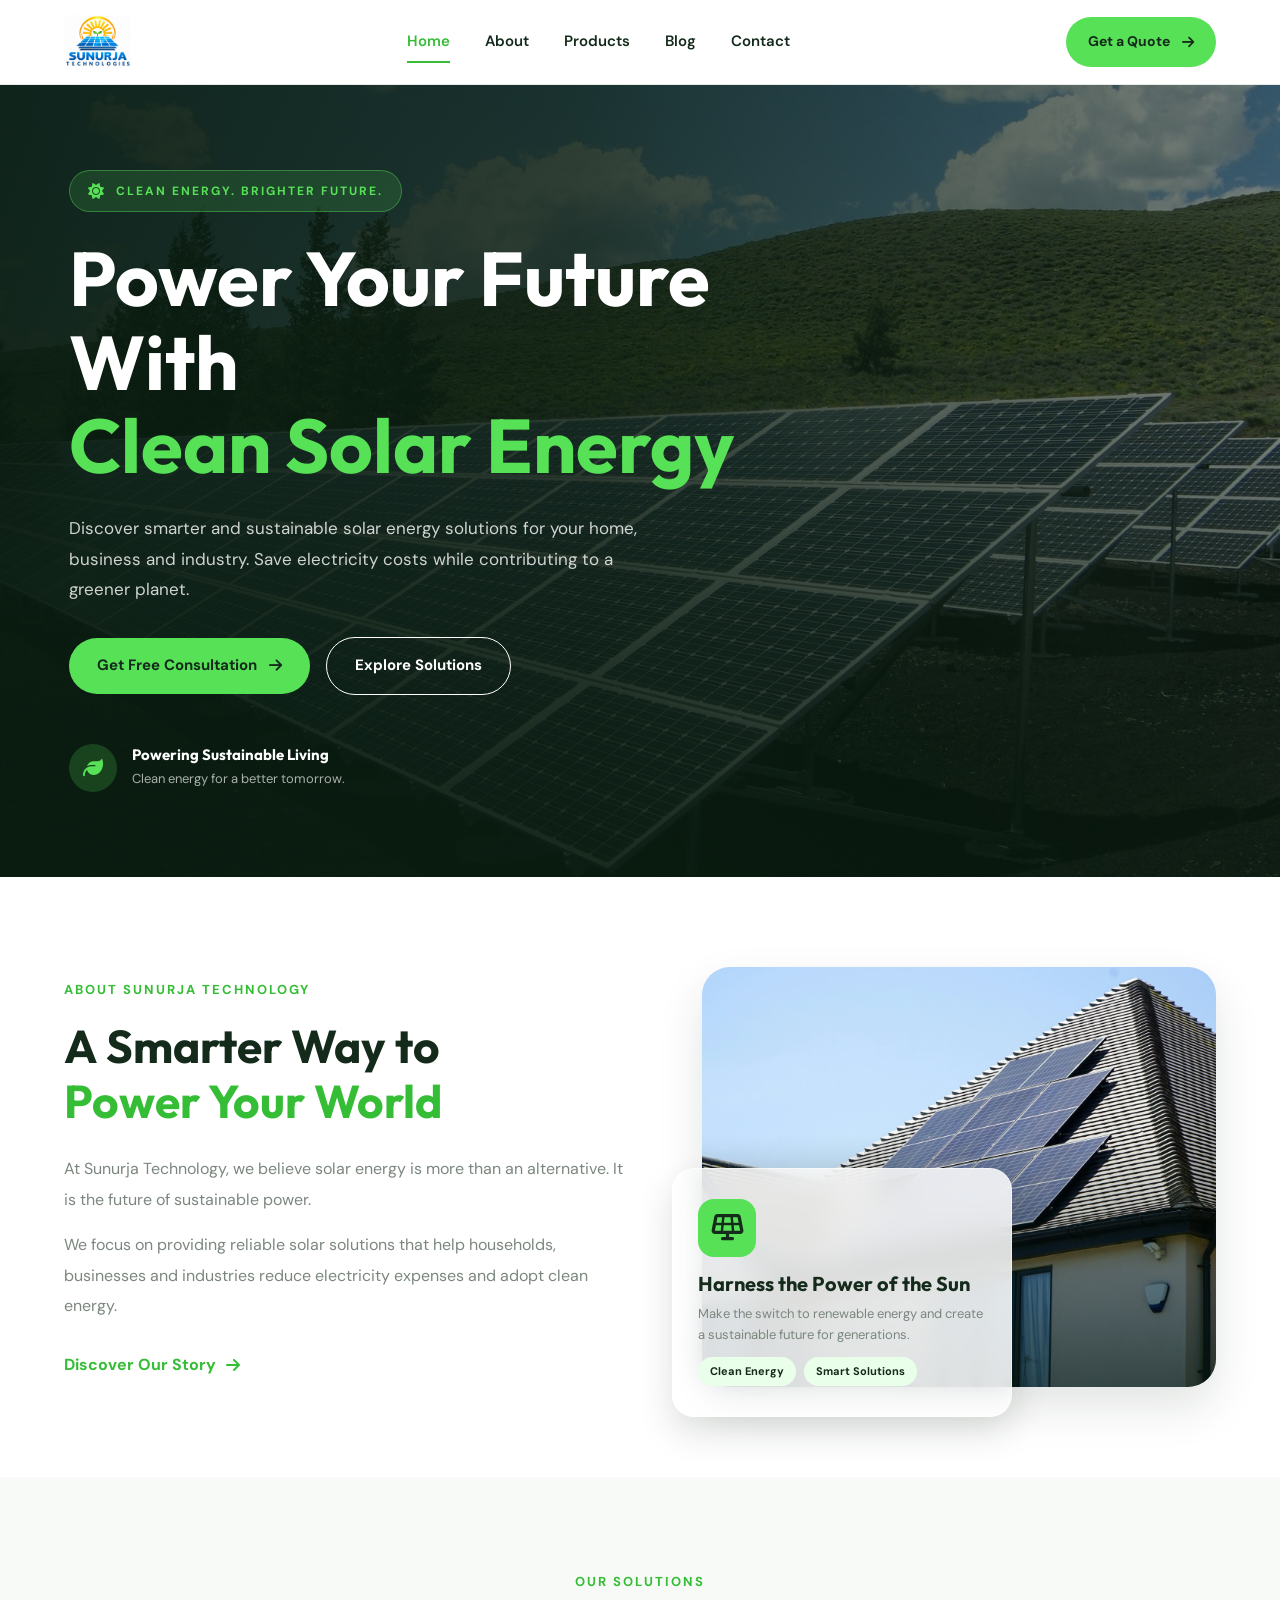
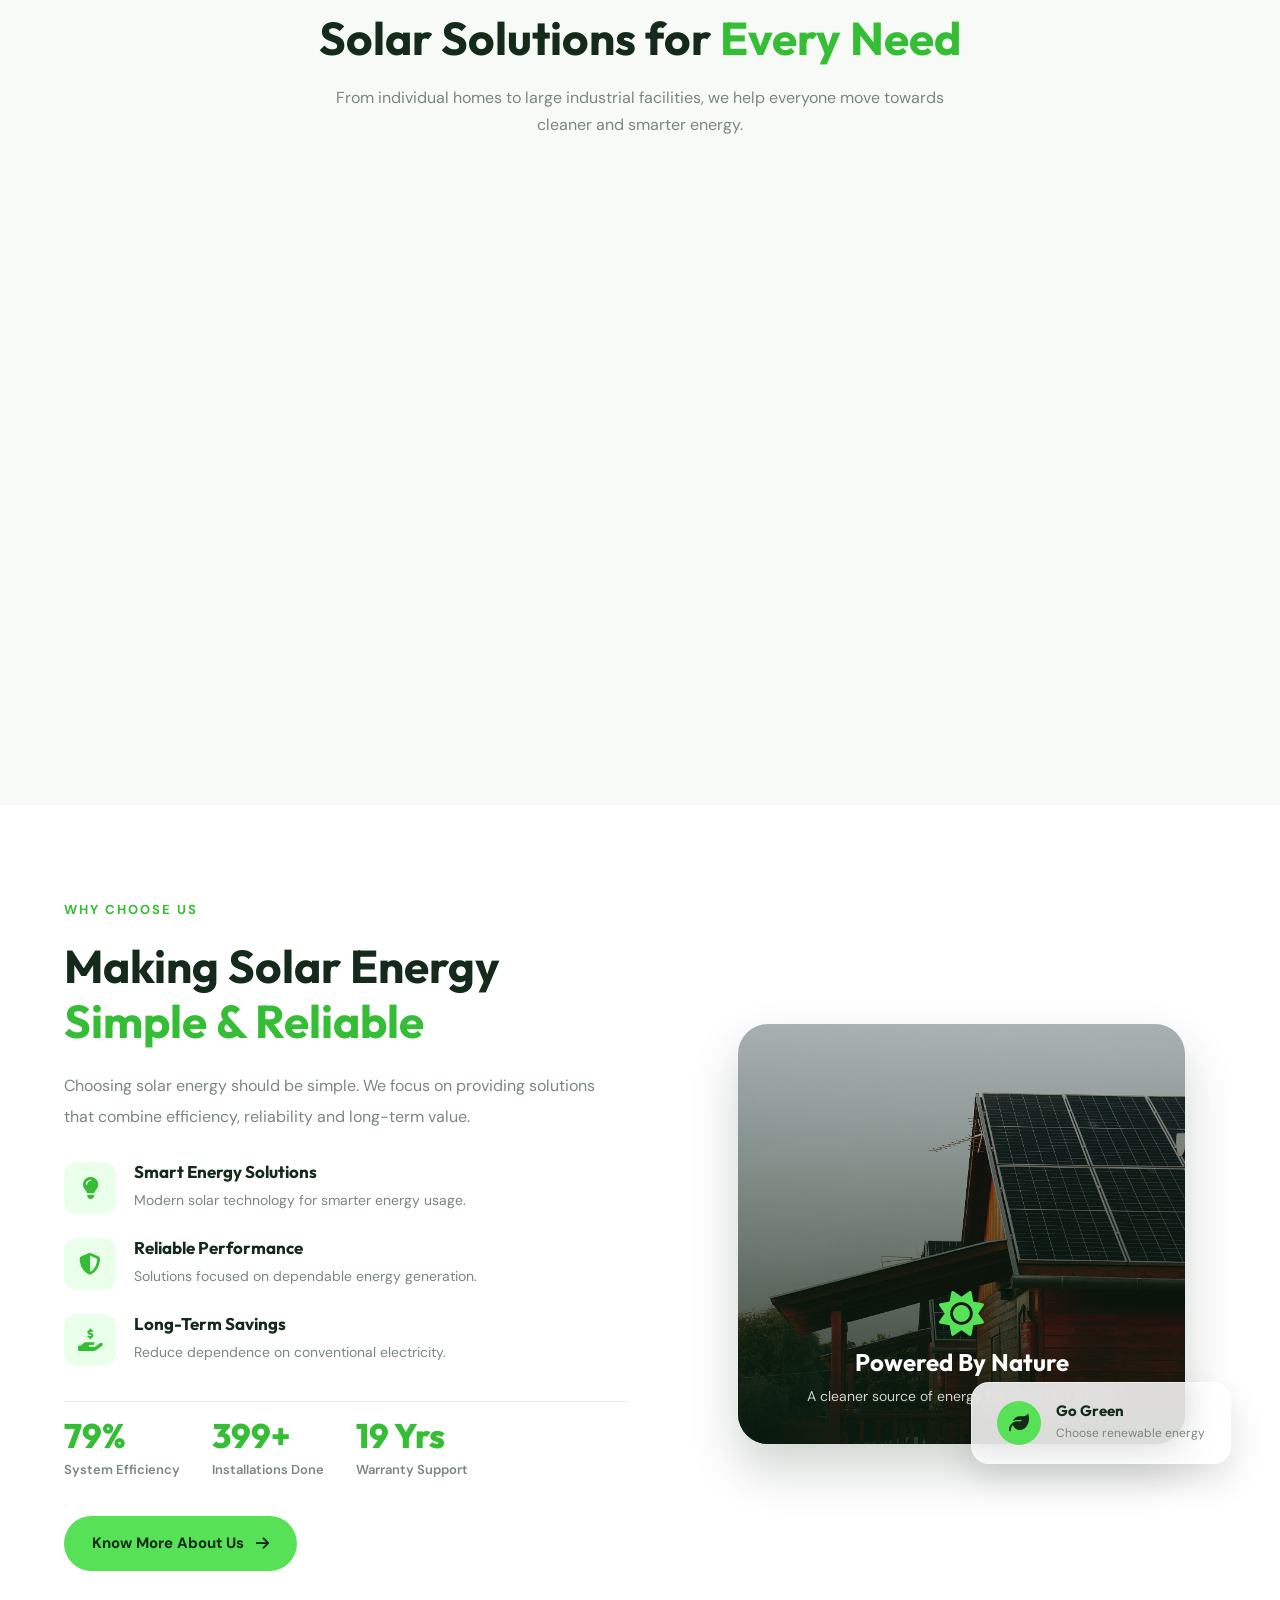
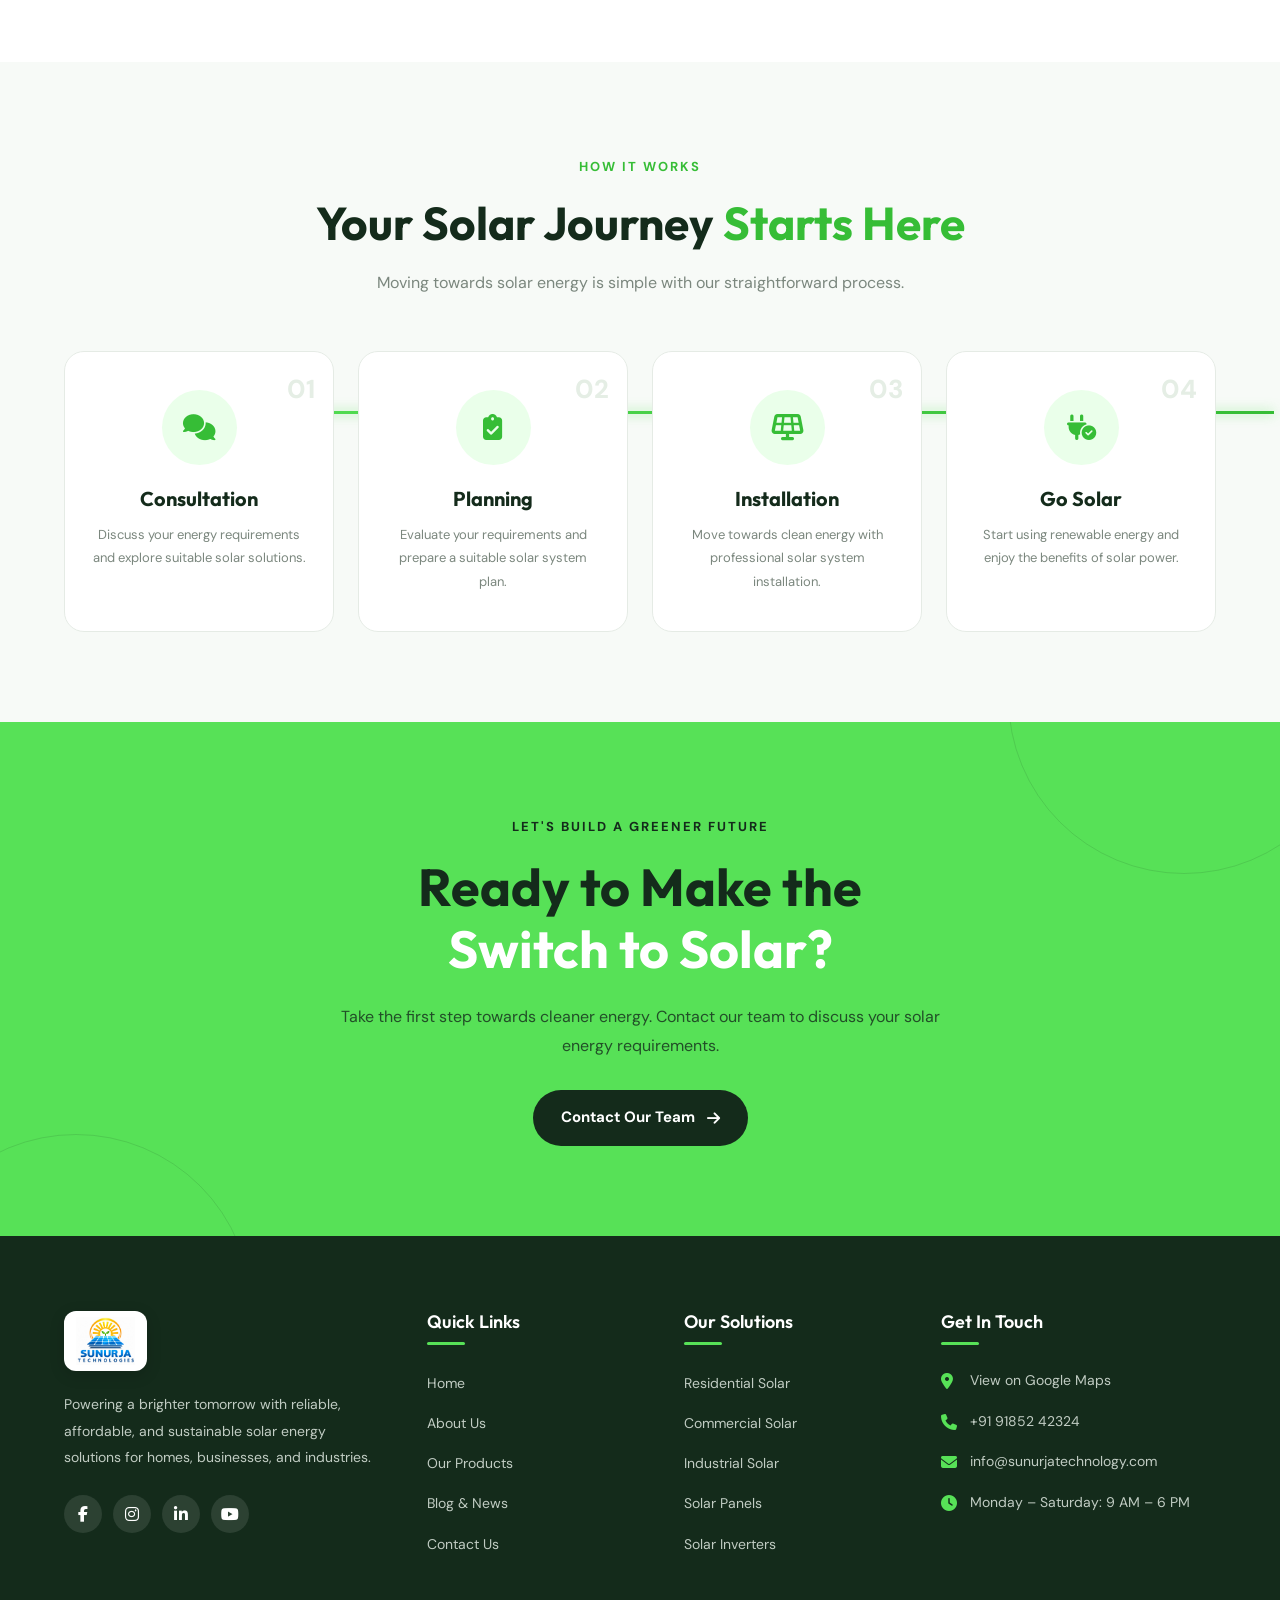
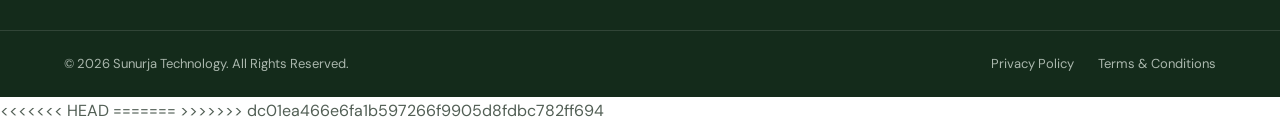
==== commit 7469cf53: "Add Google Fonts, CSS files, and components to product details and products pages" ====
--- a/index.html
+++ b/index.html
@@ -627,4 +627,8 @@
     </body>
 
     </html>
-    +<<<<<<< HEAD
+    
+=======
+  
+>>>>>>> dc01ea466e6fa1b597266f9905d8fdbc782ff694
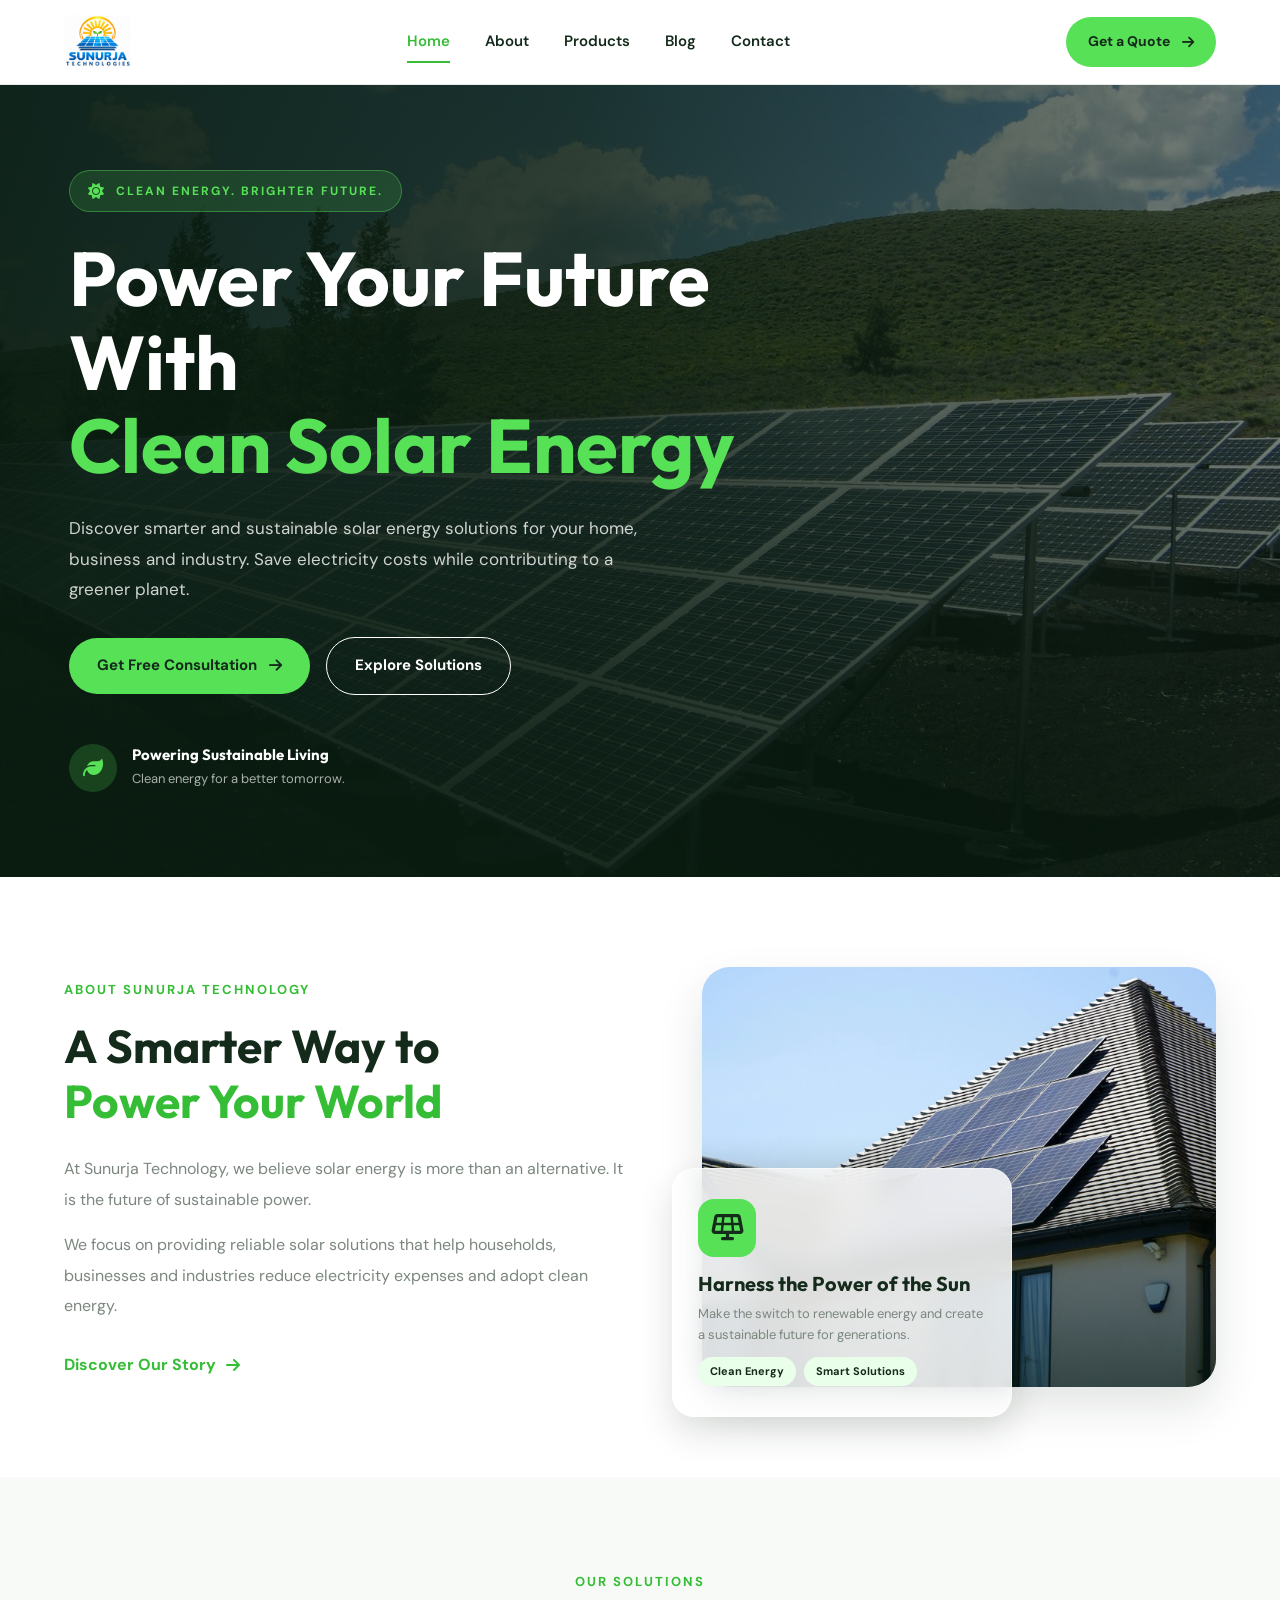
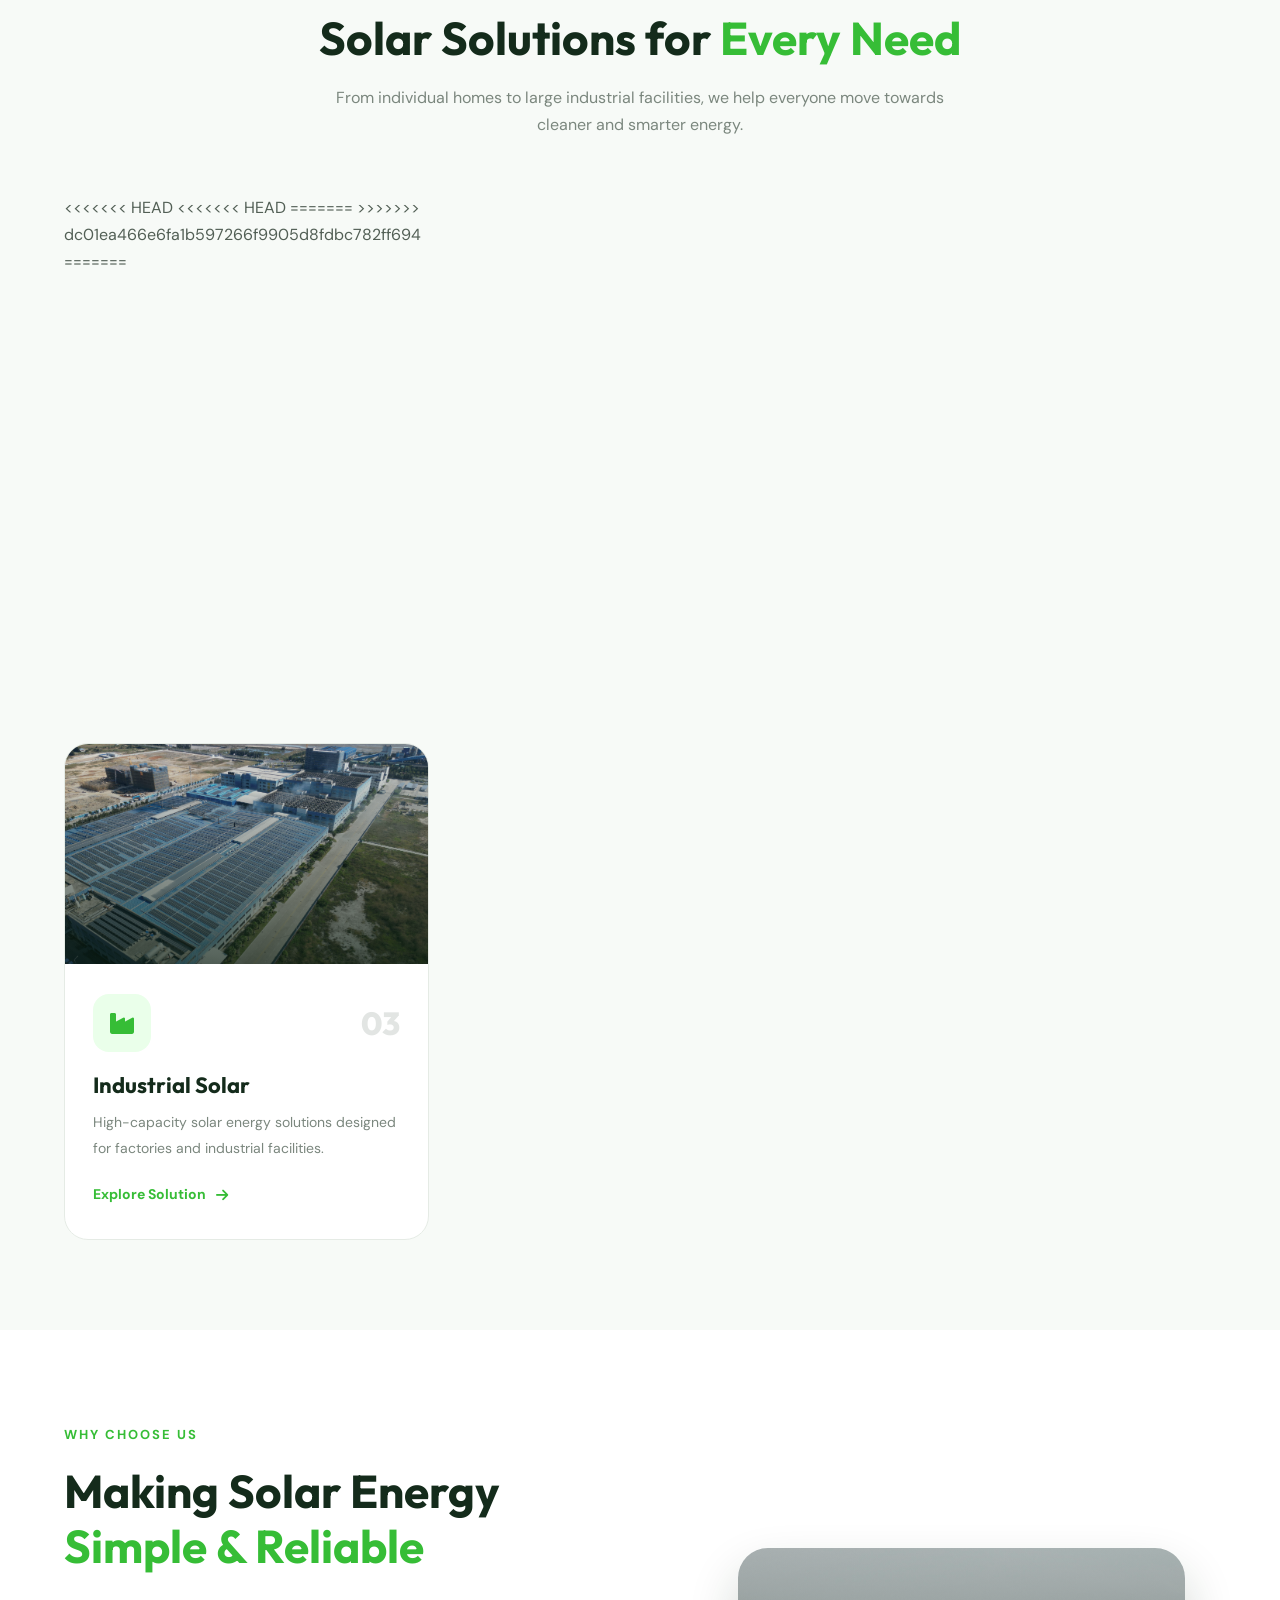
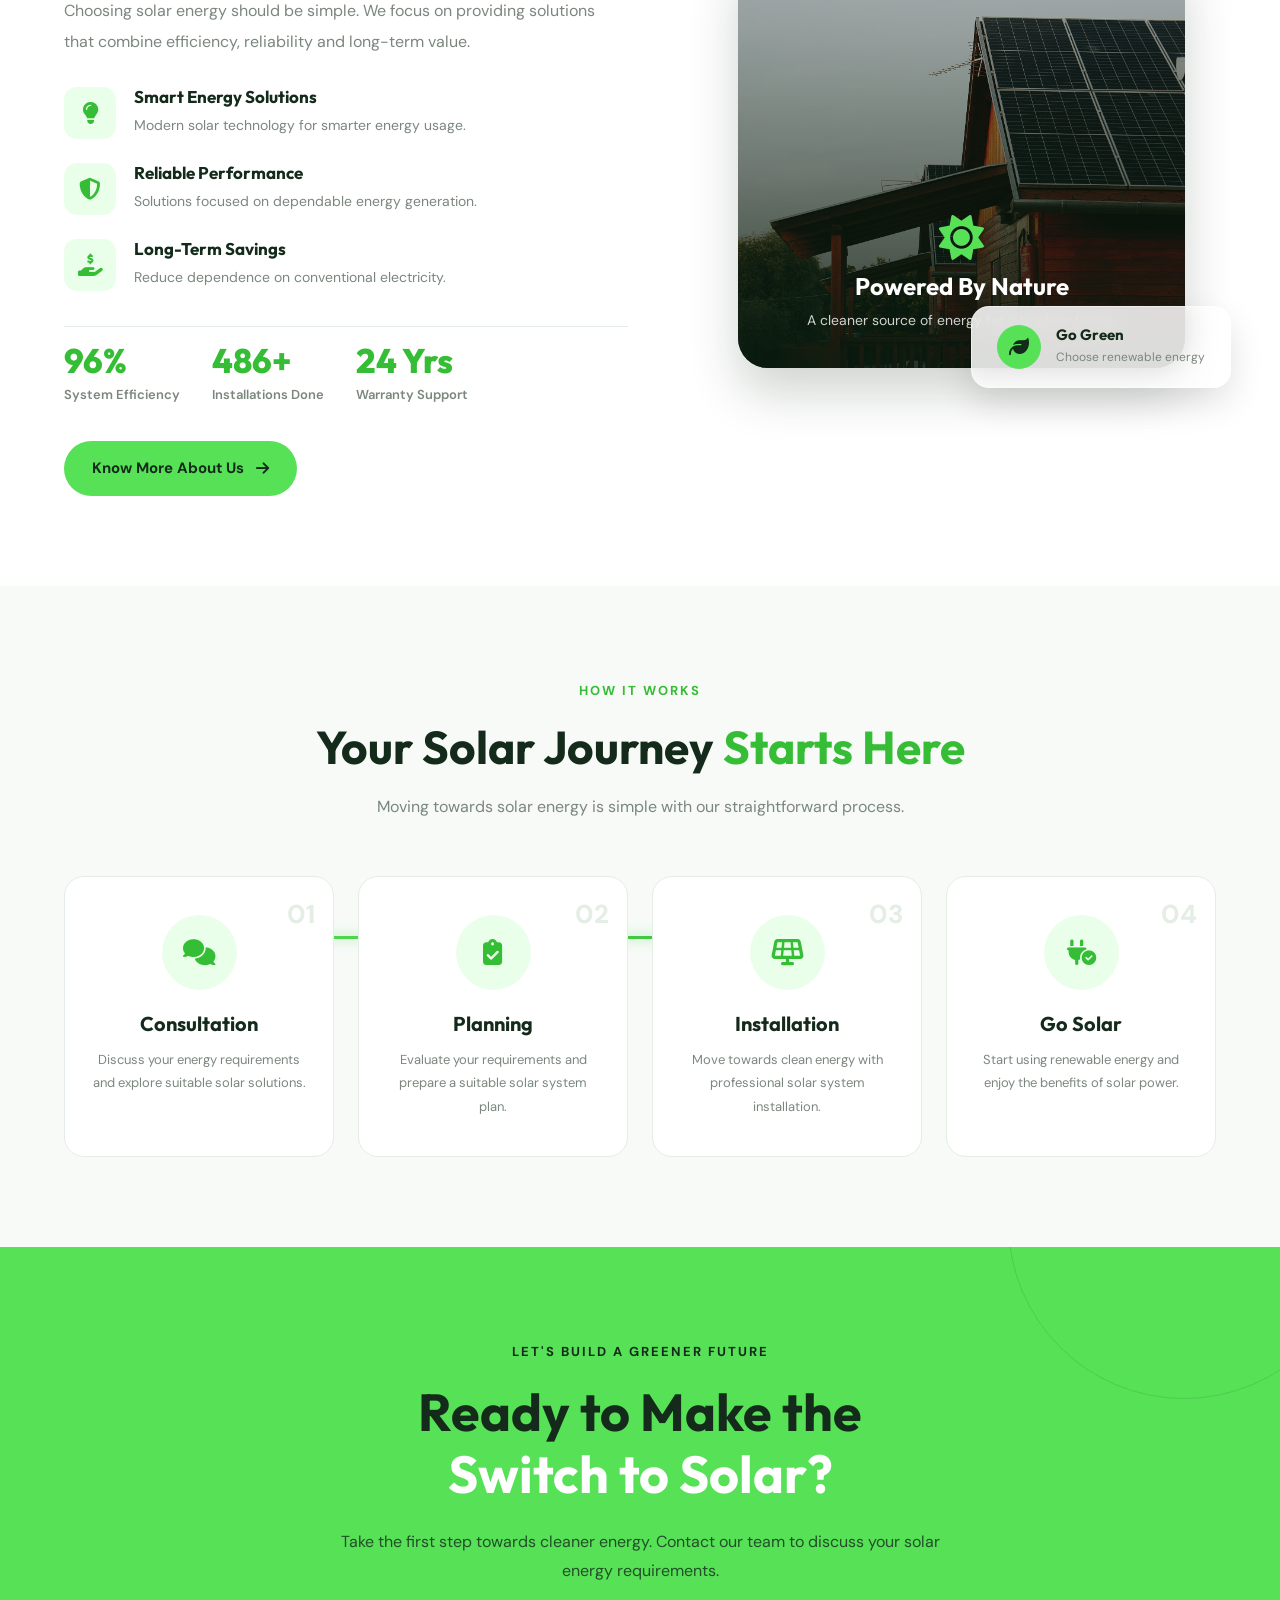
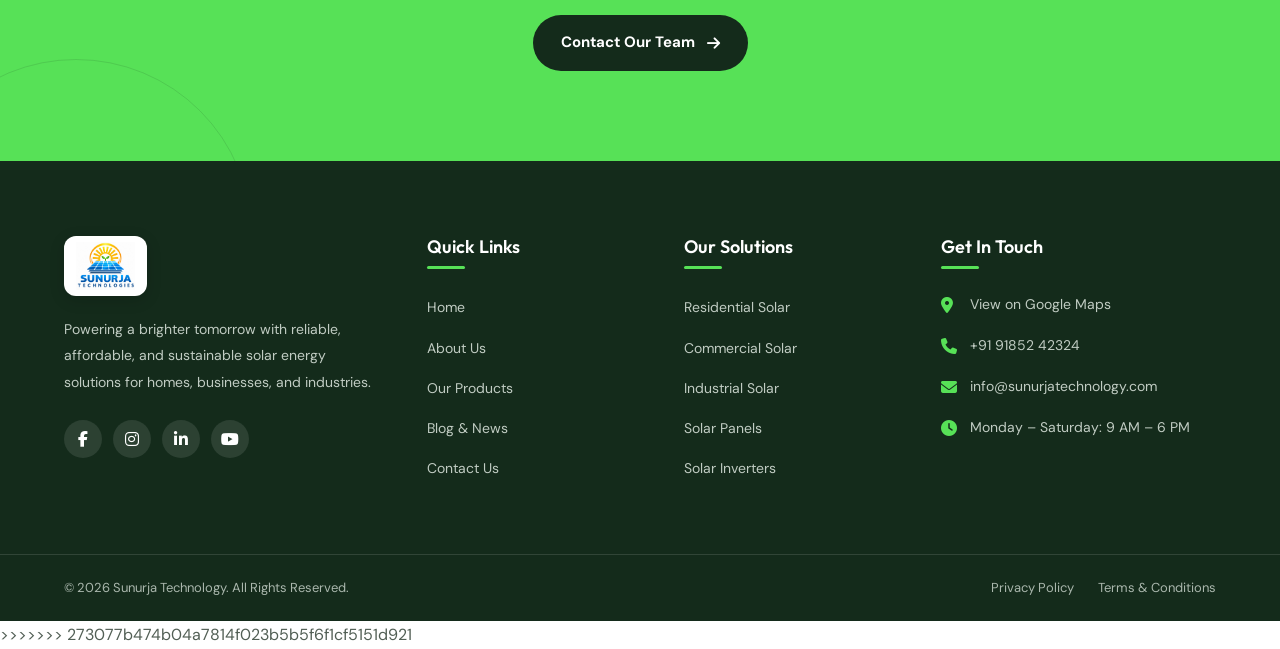
==== commit 355b53e3: "Merge branch 'main' of https://github.com/swapnilggg836/sunurja-technology-website" ====
--- a/index.html
+++ b/index.html
@@ -1,634 +1,638 @@
 <!DOCTYPE html>
-    <html lang="en">
-
-    <head>
-        <meta charset="UTF-8">
-        <meta name="viewport" content="width=device-width, initial-scale=1.0">
-
-        <title>Sunurja Technology | Powering a Greener Future</title>
-
-        <meta name="description"
-            content="Sunurja Technology provides innovative solar energy solutions for homes, businesses and industries. Switch to clean and sustainable energy.">
-
-        <meta name="keywords"
-            content="Solar Energy, Solar Panels, Solar Installation, Renewable Energy, Sunurja Technology">
-
-        <meta name="author" content="Sunurja Technology">
-
-        <!-- Google Fonts -->
-        <link rel="preconnect" href="https://fonts.googleapis.com">
-        <link rel="preconnect" href="https://fonts.gstatic.com" crossorigin>
-
-        <link
-            href="https://fonts.googleapis.com/css2?family=DM+Sans:wght@400;500;600;700;800&family=Outfit:wght@400;500;600;700;800&display=swap"
-            rel="stylesheet">
-
-        <!-- CSS Files -->
-        <link rel="stylesheet" href="css/style.css">
-        <link rel="stylesheet" href="css/navbar.css">
-        <link rel="stylesheet" href="css/footer.css">
-        <link rel="stylesheet" href="css/home.css">
-        <link rel="stylesheet" href="css/responsive.css">
-
-        <!-- Font Awesome Icons -->
-        <link rel="stylesheet" href="https://cdnjs.cloudflare.com/ajax/libs/font-awesome/6.7.2/css/all.min.css">
-    </head>
-
-    <body>
-
-        <!-- Navbar Component -->
-        <div id="navbar"></div>
-
-
-        <!-- ================= HERO SECTION ================= -->
-
-        <main>
-
-            <section class="hero-section">
-
-                <!-- Background Video Container -->
-                <div class="hero-video-wrapper">
-                    <video class="hero-video" autoplay muted loop playsinline
-                        poster="assets/images/home/images/hero-solar.jpg">
-                        <source src="assets/images/home/vedios/solar-hero.mp4" type="video/mp4">
-                    </video>
-                </div>
-
-                <div class="hero-overlay"></div>
-                S
-                <div class="container hero-container">
-
-                    <div class="hero-content">
-
-                        <span class="hero-tag animate-on-scroll" data-animation="fade-down">
-                            <i class="fa-solid fa-sun"></i>
-                            CLEAN ENERGY. BRIGHTER FUTURE.
-                        </span>
-
-                        <h1 class="animate-on-scroll" data-animation="fade-up" data-delay="100">
-                            Power Your Future
-                            With <span>Clean Solar Energy</span>
-                        </h1>
-
-                        <p class="animate-on-scroll" data-animation="fade-up" data-delay="200">
-                            Discover smarter and sustainable solar energy
-                            solutions for your home, business and industry.
-                            Save electricity costs while contributing to
-                            a greener planet.
-                        </p>
-
-                        <div class="hero-buttons animate-on-scroll" data-animation="fade-up" data-delay="300">
-
-                            <a href="pages/contact.html" class="btn btn-primary pulse-btn">
-                                Get Free Consultation
-                                <i class="fa-solid fa-arrow-right"></i>
-                            </a>
-
-                            <a href="pages/products.html" class="btn btn-outline">
-                                Explore Solutions
-                            </a>
-
-                        </div>
-
-                        <div class="hero-trust animate-on-scroll" data-animation="fade-up" data-delay="400">
-
-                            <div class="trust-icon">
-                                <i class="fa-solid fa-leaf"></i>
-                            </div>
-
-                            <div>
-                                <h4>Powering Sustainable Living</h4>
-                                <p>Clean energy for a better tomorrow.</p>
-                            </div>
-
-                        </div>
-
-                    </div>
-
-                </div>
-
-                <div class="hero-bottom-text">
-                    <span>01</span>
-                    <span>RENEWABLE ENERGY SOLUTIONS</span>
-                </div>
-
-            </section>
-
-
-            <!-- ================= INTRO SECTION ================= -->
-
-            <section class="intro-section section-padding">
-
-                <div class="container">
-
-                    <div class="intro-grid">
-
-                        <div class="intro-content animate-on-scroll" data-animation="fade-right">
-
-                            <span class="section-label">
-                                ABOUT SUNURJA TECHNOLOGY
-                            </span>
-
-                            <h2>
-                                A Smarter Way to
-                                <span>Power Your World</span>
-                            </h2>
-
-                            <p>
-                                At Sunurja Technology, we believe solar energy
-                                is more than an alternative. It is the future
-                                of sustainable power.
-                            </p>
-
-                            <p>
-                                We focus on providing reliable solar solutions
-                                that help households, businesses and industries
-                                reduce electricity expenses and adopt clean
-                                energy.
-                            </p>
-
-                            <a href="pages/about.html" class="text-link">
-                                Discover Our Story
-                                <i class="fa-solid fa-arrow-right"></i>
-                            </a>
-
-                        </div>
-
-                        <div class="intro-visual-wrapper animate-on-scroll" data-animation="fade-left">
-
-                            <div class="intro-image-card">
-                                <img src="assets/images/home/images/solar-installation.jpg"
-                                    alt="Solar Installation Engineer" class="intro-img">
-                                <div class="intro-img-overlay"></div>
-                            </div>
-
-                            <div class="intro-highlight-floating glassmorphism">
-
-                                <div class="highlight-icon">
-                                    <i class="fa-solid fa-solar-panel"></i>
-                                </div>
-
-                                <h3>Harness the Power of the Sun</h3>
-
-                                <p>
-                                    Make the switch to renewable energy and
-                                    create a sustainable future for generations.
-                                </p>
-
-                                <div class="highlight-bottom">
-                                    <span>Clean Energy</span>
-                                    <span>Smart Solutions</span>
-                                </div>
-
-                            </div>
-
-                        </div>
-
-                    </div>
-
-                </div>
-
-            </section>
-
-
-            <!-- ================= SOLUTIONS SECTION ================= -->
-
-            <section class="solutions-section section-padding">
-
-                <div class="container">
-
-                    <div class="section-heading animate-on-scroll" data-animation="fade-up">
-
-                        <span class="section-label">
-                            OUR SOLUTIONS
-                        </span>
-
-                        <h2>
-                            Solar Solutions for
-                            <span>Every Need</span>
-                        </h2>
-
-                        <p>
-                            From individual homes to large industrial
-                            facilities, we help everyone move towards
-                            cleaner and smarter energy.
-                        </p>
-
-                    </div>
-
-
-                    <div class="solutions-grid">
-
-                        <!-- Residential -->
-
-                        <article class="solution-card animate-on-scroll" data-animation="fade-up" data-delay="100">
-
-                            <div class="solution-card-img-wrap">
-                                <img src="assets/images/home/images/residential-solar.jpg" alt="Residential Solar"
-                                    class="solution-bg-img">
-                                <div class="solution-img-overlay"></div>
-                            </div>
-
-                            <div class="solution-card-content">
-                                <div class="solution-card-header">
-                                    <div class="solution-icon">
-                                        <i class="fa-solid fa-house"></i>
-                                    </div>
-                                    <span class="solution-number">01</span>
-                                </div>
-
-                                <h3>Residential Solar</h3>
-
-                                <p>
-                                    Smart rooftop solar solutions for homes
-                                    to reduce electricity bills and achieve
-                                    energy independence.
-                                </p>
-
-                                <a href="pages/products.html" class="card-link">
-                                    Explore Solution
-                                    <i class="fa-solid fa-arrow-right"></i>
-                                </a>
-                            </div>
-
-                        </article>
-
-
-                        <!-- Commercial -->
-
-                        <article class="solution-card featured-card animate-on-scroll" data-animation="fade-up"
-                            data-delay="200">
-
-                            <div class="solution-card-img-wrap">
-                                <img src="assets/images/home/images/commercial-solar.jpg" alt="Commercial Solar"
-                                    class="solution-bg-img">
-                                <div class="solution-img-overlay"></div>
-                            </div>
-
-                            <div class="solution-card-content">
-                                <div class="solution-card-header">
-                                    <div class="solution-icon">
-                                        <i class="fa-solid fa-building"></i>
-                                    </div>
-                                    <span class="solution-number">02</span>
-                                </div>
-
-                                <h3>Commercial Solar</h3>
-
-                                <p>
-                                    Cost-effective solar energy systems for
-                                    offices, shops and commercial buildings.
-                                </p>
-
-                                <a href="pages/products.html" class="card-link">
-                                    Explore Solution
-                                    <i class="fa-solid fa-arrow-right"></i>
-                                </a>
-                            </div>
-
-                        </article>
-
-
-                        <!-- Industrial -->
-
-                        <article class="solution-card animate-on-scroll" data-animation="fade-up" data-delay="300">
-
-                            <div class="solution-card-img-wrap">
-                                <img src="assets/images/home/images/industrial-solar.jpg" alt="Industrial Solar"
-                                    class="solution-bg-img">
-                                <div class="solution-img-overlay"></div>
-                            </div>
-
-                            <div class="solution-card-content">
-                                <div class="solution-card-header">
-                                    <div class="solution-icon">
-                                        <i class="fa-solid fa-industry"></i>
-                                    </div>
-                                    <span class="solution-number">03</span>
-                                </div>
-
-                                <h3>Industrial Solar</h3>
-
-                                <p>
-                                    High-capacity solar energy solutions
-                                    designed for factories and industrial
-                                    facilities.
-                                </p>
-
-                                <a href="pages/products.html" class="card-link">
-                                    Explore Solution
-                                    <i class="fa-solid fa-arrow-right"></i>
-                                </a>
-                            </div>
-
-                        </article>
-
-                    </div>
-
-                </div>
-
-            </section>
-
-
-            <!-- ================= WHY CHOOSE US ================= -->
-
-            <section class="why-section section-padding">
-
-                <div class="container">
-
-                    <div class="why-grid">
-
-                        <div class="why-content animate-on-scroll" data-animation="fade-right">
-
-                            <span class="section-label">
-                                WHY CHOOSE US
-                            </span>
-
-                            <h2>
-                                Making Solar Energy
-                                <span>Simple & Reliable</span>
-                            </h2>
-
-                            <p>
-                                Choosing solar energy should be simple.
-                                We focus on providing solutions that
-                                combine efficiency, reliability and
-                                long-term value.
-                            </p>
-
-                            <div class="why-features">
-
-                                <div class="why-feature">
-
-                                    <div class="feature-icon">
-                                        <i class="fa-solid fa-lightbulb"></i>
-                                    </div>
-
-                                    <div>
-                                        <h4>Smart Energy Solutions</h4>
-                                        <p>
-                                            Modern solar technology
-                                            for smarter energy usage.
-                                        </p>
-                                    </div>
-
-                                </div>
-
-
-                                <div class="why-feature">
-
-                                    <div class="feature-icon">
-                                        <i class="fa-solid fa-shield-halved"></i>
-                                    </div>
-
-                                    <div>
-                                        <h4>Reliable Performance</h4>
-                                        <p>
-                                            Solutions focused on
-                                            dependable energy generation.
-                                        </p>
-                                    </div>
-
-                                </div>
-
-
-                                <div class="why-feature">
-
-                                    <div class="feature-icon">
-                                        <i class="fa-solid fa-hand-holding-dollar"></i>
-                                    </div>
-
-                                    <div>
-                                        <h4>Long-Term Savings</h4>
-                                        <p>
-                                            Reduce dependence on
-                                            conventional electricity.
-                                        </p>
-                                    </div>
-
-                                </div>
-
-                            </div>
-
-                            <!-- Statistics Counter Row -->
-                            <div class="stats-row">
-                                <div class="stat-item">
-                                    <h3 class="stat-number" data-target="99" data-suffix="%">0%</h3>
-                                    <p class="stat-label">System Efficiency</p>
-                                </div>
-                                <div class="stat-item">
-                                    <h3 class="stat-number" data-target="500" data-suffix="+">0+</h3>
-                                    <p class="stat-label">Installations Done</p>
-                                </div>
-                                <div class="stat-item">
-                                    <h3 class="stat-number" data-target="25" data-suffix=" Yrs">0 Yrs</h3>
-                                    <p class="stat-label">Warranty Support</p>
-                                </div>
-                            </div>
-
-                            <a href="pages/about.html" class="btn btn-primary">
-                                Know More About Us
-                                <i class="fa-solid fa-arrow-right"></i>
-                            </a>
-
-                        </div>
-
-
-                        <div class="why-visual animate-on-scroll" data-animation="fade-left">
-
-                            <div class="why-image-card">
-                                <img src="assets/images/home/images/solar-house.jpg" alt="Solar House Installation"
-                                    class="why-main-img">
-                                <div class="why-img-overlay"></div>
-
-                                <div class="why-overlay-info">
-                                    <i class="fa-solid fa-sun pulse-icon"></i>
-                                    <h3>Powered By Nature</h3>
-                                    <p>A cleaner source of energy for a brighter future.</p>
-                                </div>
-                            </div>
-
-                            <div class="floating-card glassmorphism">
-
-                                <i class="fa-solid fa-leaf"></i>
-
-                                <div>
-                                    <h4>Go Green</h4>
-                                    <p>Choose renewable energy</p>
-                                </div>
-
-                            </div>
-
-                        </div>
-
-                    </div>
-
-                </div>
-
-            </section>
-
-
-            <!-- ================= PROCESS SECTION ================= -->
-
-            <section class="process-section section-padding">
-
-                <div class="container">
-
-                    <div class="section-heading animate-on-scroll" data-animation="fade-up">
-
-                        <span class="section-label">
-                            HOW IT WORKS
-                        </span>
-
-                        <h2>
-                            Your Solar Journey
-                            <span>Starts Here</span>
-                        </h2>
-
-                        <p>
-                            Moving towards solar energy is simple
-                            with our straightforward process.
-                        </p>
-
-                    </div>
-
-
-                    <div class="process-timeline-container">
-                        <div class="process-line-progress" id="processProgress"></div>
-
-                        <div class="process-grid">
-
-                            <div class="process-card animate-on-scroll" data-animation="fade-up" data-delay="100">
-
-                                <span class="process-number">01</span>
-
-                                <div class="process-icon">
-                                    <i class="fa-solid fa-comments"></i>
-                                </div>
-
-                                <h3>Consultation</h3>
-
-                                <p>
-                                    Discuss your energy requirements
-                                    and explore suitable solar solutions.
-                                </p>
-
-                            </div>
-
-
-                            <div class="process-card animate-on-scroll" data-animation="fade-up" data-delay="200">
-
-                                <span class="process-number">02</span>
-
-                                <div class="process-icon">
-                                    <i class="fa-solid fa-clipboard-check"></i>
-                                </div>
-
-                                <h3>Planning</h3>
-
-                                <p>
-                                    Evaluate your requirements and
-                                    prepare a suitable solar system plan.
-                                </p>
-
-                            </div>
-
-
-                            <div class="process-card animate-on-scroll" data-animation="fade-up" data-delay="300">
-
-                                <span class="process-number">03</span>
-
-                                <div class="process-icon">
-                                    <i class="fa-solid fa-solar-panel"></i>
-                                </div>
-
-                                <h3>Installation</h3>
-
-                                <p>
-                                    Move towards clean energy with
-                                    professional solar system installation.
-                                </p>
-
-                            </div>
-
-
-                            <div class="process-card animate-on-scroll" data-animation="fade-up" data-delay="400">
-
-                                <span class="process-number">04</span>
-
-                                <div class="process-icon">
-                                    <i class="fa-solid fa-plug-circle-check"></i>
-                                </div>
-
-                                <h3>Go Solar</h3>
-
-                                <p>
-                                    Start using renewable energy
-                                    and enjoy the benefits of solar power.
-                                </p>
-
-                            </div>
-
-                        </div>
-                    </div>
-
-                </div>
-
-            </section>
-
-
-            <!-- ================= CTA SECTION ================= -->
-
-            <section class="cta-section animate-on-scroll" data-animation="fade-up">
-
-                <div class="container">
-
-                    <div class="cta-content">
-
-                        <span class="section-label">
-                            LET'S BUILD A GREENER FUTURE
-                        </span>
-
-                        <h2>
-                            Ready to Make the
-                            <span>Switch to Solar?</span>
-                        </h2>
-
-                        <p>
-                            Take the first step towards cleaner energy.
-                            Contact our team to discuss your solar
-                            energy requirements.
-                        </p>
-
-                        <a href="pages/contact.html" class="btn btn-dark">
-                            Contact Our Team
+<html lang="en">
+
+<head>
+    <meta charset="UTF-8">
+    <meta name="viewport" content="width=device-width, initial-scale=1.0">
+
+    <title>Sunurja Technology | Powering a Greener Future</title>
+
+    <meta name="description"
+        content="Sunurja Technology provides innovative solar energy solutions for homes, businesses and industries. Switch to clean and sustainable energy.">
+
+    <meta name="keywords"
+        content="Solar Energy, Solar Panels, Solar Installation, Renewable Energy, Sunurja Technology">
+
+    <meta name="author" content="Sunurja Technology">
+
+    <!-- Google Fonts -->
+    <link rel="preconnect" href="https://fonts.googleapis.com">
+    <link rel="preconnect" href="https://fonts.gstatic.com" crossorigin>
+
+    <link
+        href="https://fonts.googleapis.com/css2?family=DM+Sans:wght@400;500;600;700;800&family=Outfit:wght@400;500;600;700;800&display=swap"
+        rel="stylesheet">
+
+    <!-- CSS Files -->
+    <link rel="stylesheet" href="css/style.css">
+    <link rel="stylesheet" href="css/navbar.css">
+    <link rel="stylesheet" href="css/footer.css">
+    <link rel="stylesheet" href="css/home.css">
+    <link rel="stylesheet" href="css/responsive.css">
+
+    <!-- Font Awesome Icons -->
+    <link rel="stylesheet" href="https://cdnjs.cloudflare.com/ajax/libs/font-awesome/6.7.2/css/all.min.css">
+</head>
+
+<body>
+
+    <!-- Navbar Component -->
+    <div id="navbar"></div>
+
+
+    <!-- ================= HERO SECTION ================= -->
+
+    <main>
+
+        <section class="hero-section">
+
+            <!-- Background Video Container -->
+            <div class="hero-video-wrapper">
+                <video class="hero-video" autoplay muted loop playsinline
+                    poster="assets/images/home/images/hero-solar.jpg">
+                    <source src="assets/images/home/vedios/solar-hero.mp4" type="video/mp4">
+                </video>
+            </div>
+
+            <div class="hero-overlay"></div>
+            S
+            <div class="container hero-container">
+
+                <div class="hero-content">
+
+                    <span class="hero-tag animate-on-scroll" data-animation="fade-down">
+                        <i class="fa-solid fa-sun"></i>
+                        CLEAN ENERGY. BRIGHTER FUTURE.
+                    </span>
+
+                    <h1 class="animate-on-scroll" data-animation="fade-up" data-delay="100">
+                        Power Your Future
+                        With <span>Clean Solar Energy</span>
+                    </h1>
+
+                    <p class="animate-on-scroll" data-animation="fade-up" data-delay="200">
+                        Discover smarter and sustainable solar energy
+                        solutions for your home, business and industry.
+                        Save electricity costs while contributing to
+                        a greener planet.
+                    </p>
+
+                    <div class="hero-buttons animate-on-scroll" data-animation="fade-up" data-delay="300">
+
+                        <a href="pages/contact.html" class="btn btn-primary pulse-btn">
+                            Get Free Consultation
                             <i class="fa-solid fa-arrow-right"></i>
                         </a>
 
+                        <a href="pages/products.html" class="btn btn-outline">
+                            Explore Solutions
+                        </a>
+
                     </div>
 
-                </div>
-
-            </section>
-
-        </main>
-
-
-        <!-- Footer Component -->
-        <div id="footer"></div>
-
-
-        <!-- JavaScript Files -->
-        <script src="js/navbar.js" defer></script>
-        <script src="js/footer.js" defer></script>
-        <script src="js/main.js" defer></script>
-        <script src="js/animations.js" defer></script>
-
-    </body>
-
+                    <div class="hero-trust animate-on-scroll" data-animation="fade-up" data-delay="400">
+
+                        <div class="trust-icon">
+                            <i class="fa-solid fa-leaf"></i>
+                        </div>
+
+                        <div>
+                            <h4>Powering Sustainable Living</h4>
+                            <p>Clean energy for a better tomorrow.</p>
+                        </div>
+
+                    </div>
+
+                </div>
+
+            </div>
+
+            <div class="hero-bottom-text">
+                <span>01</span>
+                <span>RENEWABLE ENERGY SOLUTIONS</span>
+            </div>
+
+        </section>
+
+
+        <!-- ================= INTRO SECTION ================= -->
+
+        <section class="intro-section section-padding">
+
+            <div class="container">
+
+                <div class="intro-grid">
+
+                    <div class="intro-content animate-on-scroll" data-animation="fade-right">
+
+                        <span class="section-label">
+                            ABOUT SUNURJA TECHNOLOGY
+                        </span>
+
+                        <h2>
+                            A Smarter Way to
+                            <span>Power Your World</span>
+                        </h2>
+
+                        <p>
+                            At Sunurja Technology, we believe solar energy
+                            is more than an alternative. It is the future
+                            of sustainable power.
+                        </p>
+
+                        <p>
+                            We focus on providing reliable solar solutions
+                            that help households, businesses and industries
+                            reduce electricity expenses and adopt clean
+                            energy.
+                        </p>
+
+                        <a href="pages/about.html" class="text-link">
+                            Discover Our Story
+                            <i class="fa-solid fa-arrow-right"></i>
+                        </a>
+
+                    </div>
+
+                    <div class="intro-visual-wrapper animate-on-scroll" data-animation="fade-left">
+
+                        <div class="intro-image-card">
+                            <img src="assets/images/home/images/solar-installation.jpg"
+                                alt="Solar Installation Engineer" class="intro-img">
+                            <div class="intro-img-overlay"></div>
+                        </div>
+
+                        <div class="intro-highlight-floating glassmorphism">
+
+                            <div class="highlight-icon">
+                                <i class="fa-solid fa-solar-panel"></i>
+                            </div>
+
+                            <h3>Harness the Power of the Sun</h3>
+
+                            <p>
+                                Make the switch to renewable energy and
+                                create a sustainable future for generations.
+                            </p>
+
+                            <div class="highlight-bottom">
+                                <span>Clean Energy</span>
+                                <span>Smart Solutions</span>
+                            </div>
+
+                        </div>
+
+                    </div>
+
+                </div>
+
+            </div>
+
+        </section>
+
+
+        <!-- ================= SOLUTIONS SECTION ================= -->
+
+        <section class="solutions-section section-padding">
+
+            <div class="container">
+
+                <div class="section-heading animate-on-scroll" data-animation="fade-up">
+
+                    <span class="section-label">
+                        OUR SOLUTIONS
+                    </span>
+
+                    <h2>
+                        Solar Solutions for
+                        <span>Every Need</span>
+                    </h2>
+
+                    <p>
+                        From individual homes to large industrial
+                        facilities, we help everyone move towards
+                        cleaner and smarter energy.
+                    </p>
+
+                </div>
+
+
+                <div class="solutions-grid">
+
+                    <!-- Residential -->
+
+<<<<<<< HEAD
     </html>
 <<<<<<< HEAD
     
 =======
   
 >>>>>>> dc01ea466e6fa1b597266f9905d8fdbc782ff694
+=======
+                    <article class="solution-card animate-on-scroll" data-animation="fade-up" data-delay="100">
+
+                        <div class="solution-card-img-wrap">
+                            <img src="assets/images/home/images/residential-solar.jpg" alt="Residential Solar"
+                                class="solution-bg-img">
+                            <div class="solution-img-overlay"></div>
+                        </div>
+
+                        <div class="solution-card-content">
+                            <div class="solution-card-header">
+                                <div class="solution-icon">
+                                    <i class="fa-solid fa-house"></i>
+                                </div>
+                                <span class="solution-number">01</span>
+                            </div>
+
+                            <h3>Residential Solar</h3>
+
+                            <p>
+                                Smart rooftop solar solutions for homes
+                                to reduce electricity bills and achieve
+                                energy independence.
+                            </p>
+
+                            <a href="pages/products.html" class="card-link">
+                                Explore Solution
+                                <i class="fa-solid fa-arrow-right"></i>
+                            </a>
+                        </div>
+
+                    </article>
+
+
+                    <!-- Commercial -->
+
+                    <article class="solution-card featured-card animate-on-scroll" data-animation="fade-up"
+                        data-delay="200">
+
+                        <div class="solution-card-img-wrap">
+                            <img src="assets/images/home/images/commercial-solar.jpg" alt="Commercial Solar"
+                                class="solution-bg-img">
+                            <div class="solution-img-overlay"></div>
+                        </div>
+
+                        <div class="solution-card-content">
+                            <div class="solution-card-header">
+                                <div class="solution-icon">
+                                    <i class="fa-solid fa-building"></i>
+                                </div>
+                                <span class="solution-number">02</span>
+                            </div>
+
+                            <h3>Commercial Solar</h3>
+
+                            <p>
+                                Cost-effective solar energy systems for
+                                offices, shops and commercial buildings.
+                            </p>
+
+                            <a href="pages/products.html" class="card-link">
+                                Explore Solution
+                                <i class="fa-solid fa-arrow-right"></i>
+                            </a>
+                        </div>
+
+                    </article>
+
+
+                    <!-- Industrial -->
+
+                    <article class="solution-card animate-on-scroll" data-animation="fade-up" data-delay="300">
+
+                        <div class="solution-card-img-wrap">
+                            <img src="assets/images/home/images/industrial-solar.jpg" alt="Industrial Solar"
+                                class="solution-bg-img">
+                            <div class="solution-img-overlay"></div>
+                        </div>
+
+                        <div class="solution-card-content">
+                            <div class="solution-card-header">
+                                <div class="solution-icon">
+                                    <i class="fa-solid fa-industry"></i>
+                                </div>
+                                <span class="solution-number">03</span>
+                            </div>
+
+                            <h3>Industrial Solar</h3>
+
+                            <p>
+                                High-capacity solar energy solutions
+                                designed for factories and industrial
+                                facilities.
+                            </p>
+
+                            <a href="pages/products.html" class="card-link">
+                                Explore Solution
+                                <i class="fa-solid fa-arrow-right"></i>
+                            </a>
+                        </div>
+
+                    </article>
+
+                </div>
+
+            </div>
+
+        </section>
+
+
+        <!-- ================= WHY CHOOSE US ================= -->
+
+        <section class="why-section section-padding">
+
+            <div class="container">
+
+                <div class="why-grid">
+
+                    <div class="why-content animate-on-scroll" data-animation="fade-right">
+
+                        <span class="section-label">
+                            WHY CHOOSE US
+                        </span>
+
+                        <h2>
+                            Making Solar Energy
+                            <span>Simple & Reliable</span>
+                        </h2>
+
+                        <p>
+                            Choosing solar energy should be simple.
+                            We focus on providing solutions that
+                            combine efficiency, reliability and
+                            long-term value.
+                        </p>
+
+                        <div class="why-features">
+
+                            <div class="why-feature">
+
+                                <div class="feature-icon">
+                                    <i class="fa-solid fa-lightbulb"></i>
+                                </div>
+
+                                <div>
+                                    <h4>Smart Energy Solutions</h4>
+                                    <p>
+                                        Modern solar technology
+                                        for smarter energy usage.
+                                    </p>
+                                </div>
+
+                            </div>
+
+
+                            <div class="why-feature">
+
+                                <div class="feature-icon">
+                                    <i class="fa-solid fa-shield-halved"></i>
+                                </div>
+
+                                <div>
+                                    <h4>Reliable Performance</h4>
+                                    <p>
+                                        Solutions focused on
+                                        dependable energy generation.
+                                    </p>
+                                </div>
+
+                            </div>
+
+
+                            <div class="why-feature">
+
+                                <div class="feature-icon">
+                                    <i class="fa-solid fa-hand-holding-dollar"></i>
+                                </div>
+
+                                <div>
+                                    <h4>Long-Term Savings</h4>
+                                    <p>
+                                        Reduce dependence on
+                                        conventional electricity.
+                                    </p>
+                                </div>
+
+                            </div>
+
+                        </div>
+
+                        <!-- Statistics Counter Row -->
+                        <div class="stats-row">
+                            <div class="stat-item">
+                                <h3 class="stat-number" data-target="99" data-suffix="%">0%</h3>
+                                <p class="stat-label">System Efficiency</p>
+                            </div>
+                            <div class="stat-item">
+                                <h3 class="stat-number" data-target="500" data-suffix="+">0+</h3>
+                                <p class="stat-label">Installations Done</p>
+                            </div>
+                            <div class="stat-item">
+                                <h3 class="stat-number" data-target="25" data-suffix=" Yrs">0 Yrs</h3>
+                                <p class="stat-label">Warranty Support</p>
+                            </div>
+                        </div>
+
+                        <a href="pages/about.html" class="btn btn-primary">
+                            Know More About Us
+                            <i class="fa-solid fa-arrow-right"></i>
+                        </a>
+
+                    </div>
+
+
+                    <div class="why-visual animate-on-scroll" data-animation="fade-left">
+
+                        <div class="why-image-card">
+                            <img src="assets/images/home/images/solar-house.jpg" alt="Solar House Installation"
+                                class="why-main-img">
+                            <div class="why-img-overlay"></div>
+
+                            <div class="why-overlay-info">
+                                <i class="fa-solid fa-sun pulse-icon"></i>
+                                <h3>Powered By Nature</h3>
+                                <p>A cleaner source of energy for a brighter future.</p>
+                            </div>
+                        </div>
+
+                        <div class="floating-card glassmorphism">
+
+                            <i class="fa-solid fa-leaf"></i>
+
+                            <div>
+                                <h4>Go Green</h4>
+                                <p>Choose renewable energy</p>
+                            </div>
+
+                        </div>
+
+                    </div>
+
+                </div>
+
+            </div>
+
+        </section>
+
+
+        <!-- ================= PROCESS SECTION ================= -->
+
+        <section class="process-section section-padding">
+
+            <div class="container">
+
+                <div class="section-heading animate-on-scroll" data-animation="fade-up">
+
+                    <span class="section-label">
+                        HOW IT WORKS
+                    </span>
+
+                    <h2>
+                        Your Solar Journey
+                        <span>Starts Here</span>
+                    </h2>
+
+                    <p>
+                        Moving towards solar energy is simple
+                        with our straightforward process.
+                    </p>
+
+                </div>
+
+
+                <div class="process-timeline-container">
+                    <div class="process-line-progress" id="processProgress"></div>
+
+                    <div class="process-grid">
+
+                        <div class="process-card animate-on-scroll" data-animation="fade-up" data-delay="100">
+
+                            <span class="process-number">01</span>
+
+                            <div class="process-icon">
+                                <i class="fa-solid fa-comments"></i>
+                            </div>
+
+                            <h3>Consultation</h3>
+
+                            <p>
+                                Discuss your energy requirements
+                                and explore suitable solar solutions.
+                            </p>
+
+                        </div>
+
+
+                        <div class="process-card animate-on-scroll" data-animation="fade-up" data-delay="200">
+
+                            <span class="process-number">02</span>
+
+                            <div class="process-icon">
+                                <i class="fa-solid fa-clipboard-check"></i>
+                            </div>
+
+                            <h3>Planning</h3>
+
+                            <p>
+                                Evaluate your requirements and
+                                prepare a suitable solar system plan.
+                            </p>
+
+                        </div>
+
+
+                        <div class="process-card animate-on-scroll" data-animation="fade-up" data-delay="300">
+
+                            <span class="process-number">03</span>
+
+                            <div class="process-icon">
+                                <i class="fa-solid fa-solar-panel"></i>
+                            </div>
+
+                            <h3>Installation</h3>
+
+                            <p>
+                                Move towards clean energy with
+                                professional solar system installation.
+                            </p>
+
+                        </div>
+
+
+                        <div class="process-card animate-on-scroll" data-animation="fade-up" data-delay="400">
+
+                            <span class="process-number">04</span>
+
+                            <div class="process-icon">
+                                <i class="fa-solid fa-plug-circle-check"></i>
+                            </div>
+
+                            <h3>Go Solar</h3>
+
+                            <p>
+                                Start using renewable energy
+                                and enjoy the benefits of solar power.
+                            </p>
+
+                        </div>
+
+                    </div>
+                </div>
+
+            </div>
+
+        </section>
+
+
+        <!-- ================= CTA SECTION ================= -->
+
+        <section class="cta-section animate-on-scroll" data-animation="fade-up">
+
+            <div class="container">
+
+                <div class="cta-content">
+
+                    <span class="section-label">
+                        LET'S BUILD A GREENER FUTURE
+                    </span>
+
+                    <h2>
+                        Ready to Make the
+                        <span>Switch to Solar?</span>
+                    </h2>
+
+                    <p>
+                        Take the first step towards cleaner energy.
+                        Contact our team to discuss your solar
+                        energy requirements.
+                    </p>
+
+                    <a href="pages/contact.html" class="btn btn-dark">
+                        Contact Our Team
+                        <i class="fa-solid fa-arrow-right"></i>
+                    </a>
+
+                </div>
+
+            </div>
+
+        </section>
+
+    </main>
+
+
+    <!-- Footer Component -->
+    <div id="footer"></div>
+
+
+    <!-- JavaScript Files -->
+    <script src="js/navbar.js" defer></script>
+    <script src="js/footer.js" defer></script>
+    <script src="js/main.js" defer></script>
+    <script src="js/animations.js" defer></script>
+
+</body>
+
+</html>
+>>>>>>> 273077b474b04a7814f023b5b5f6f1cf5151d921
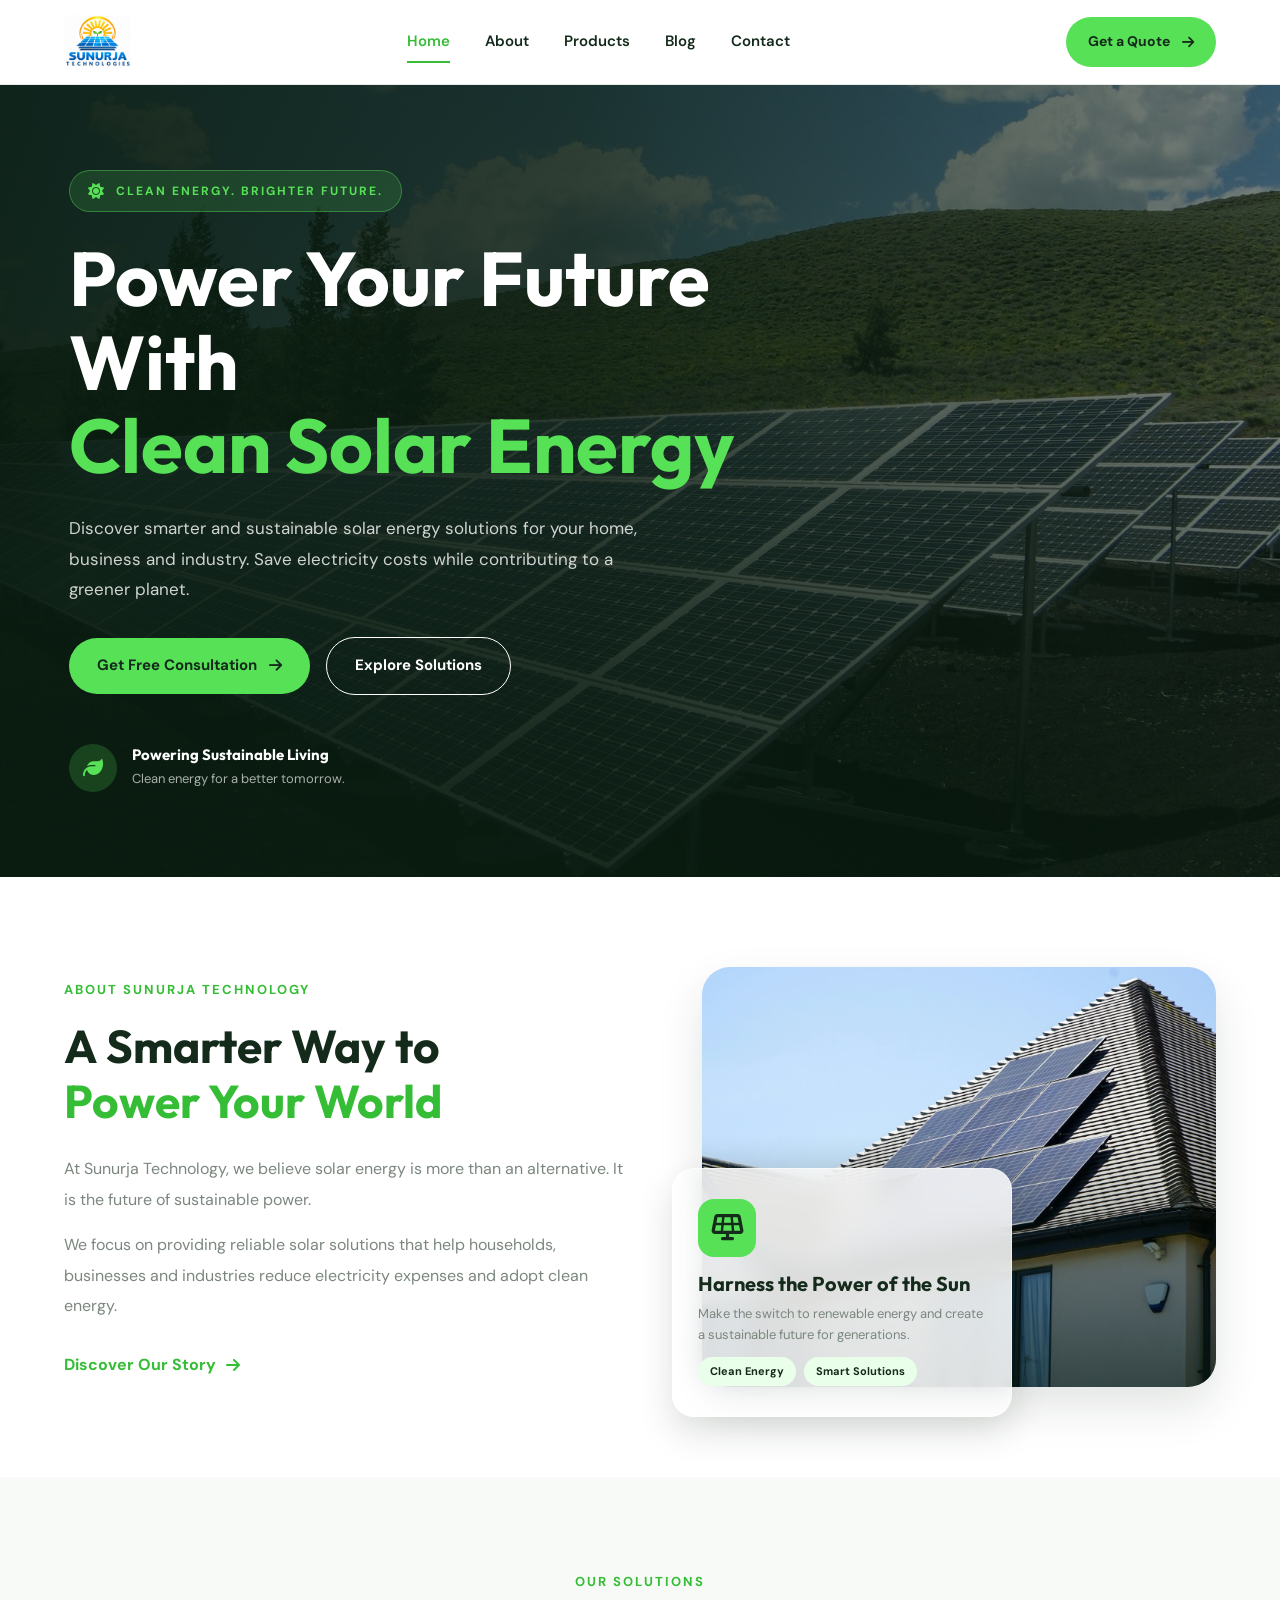
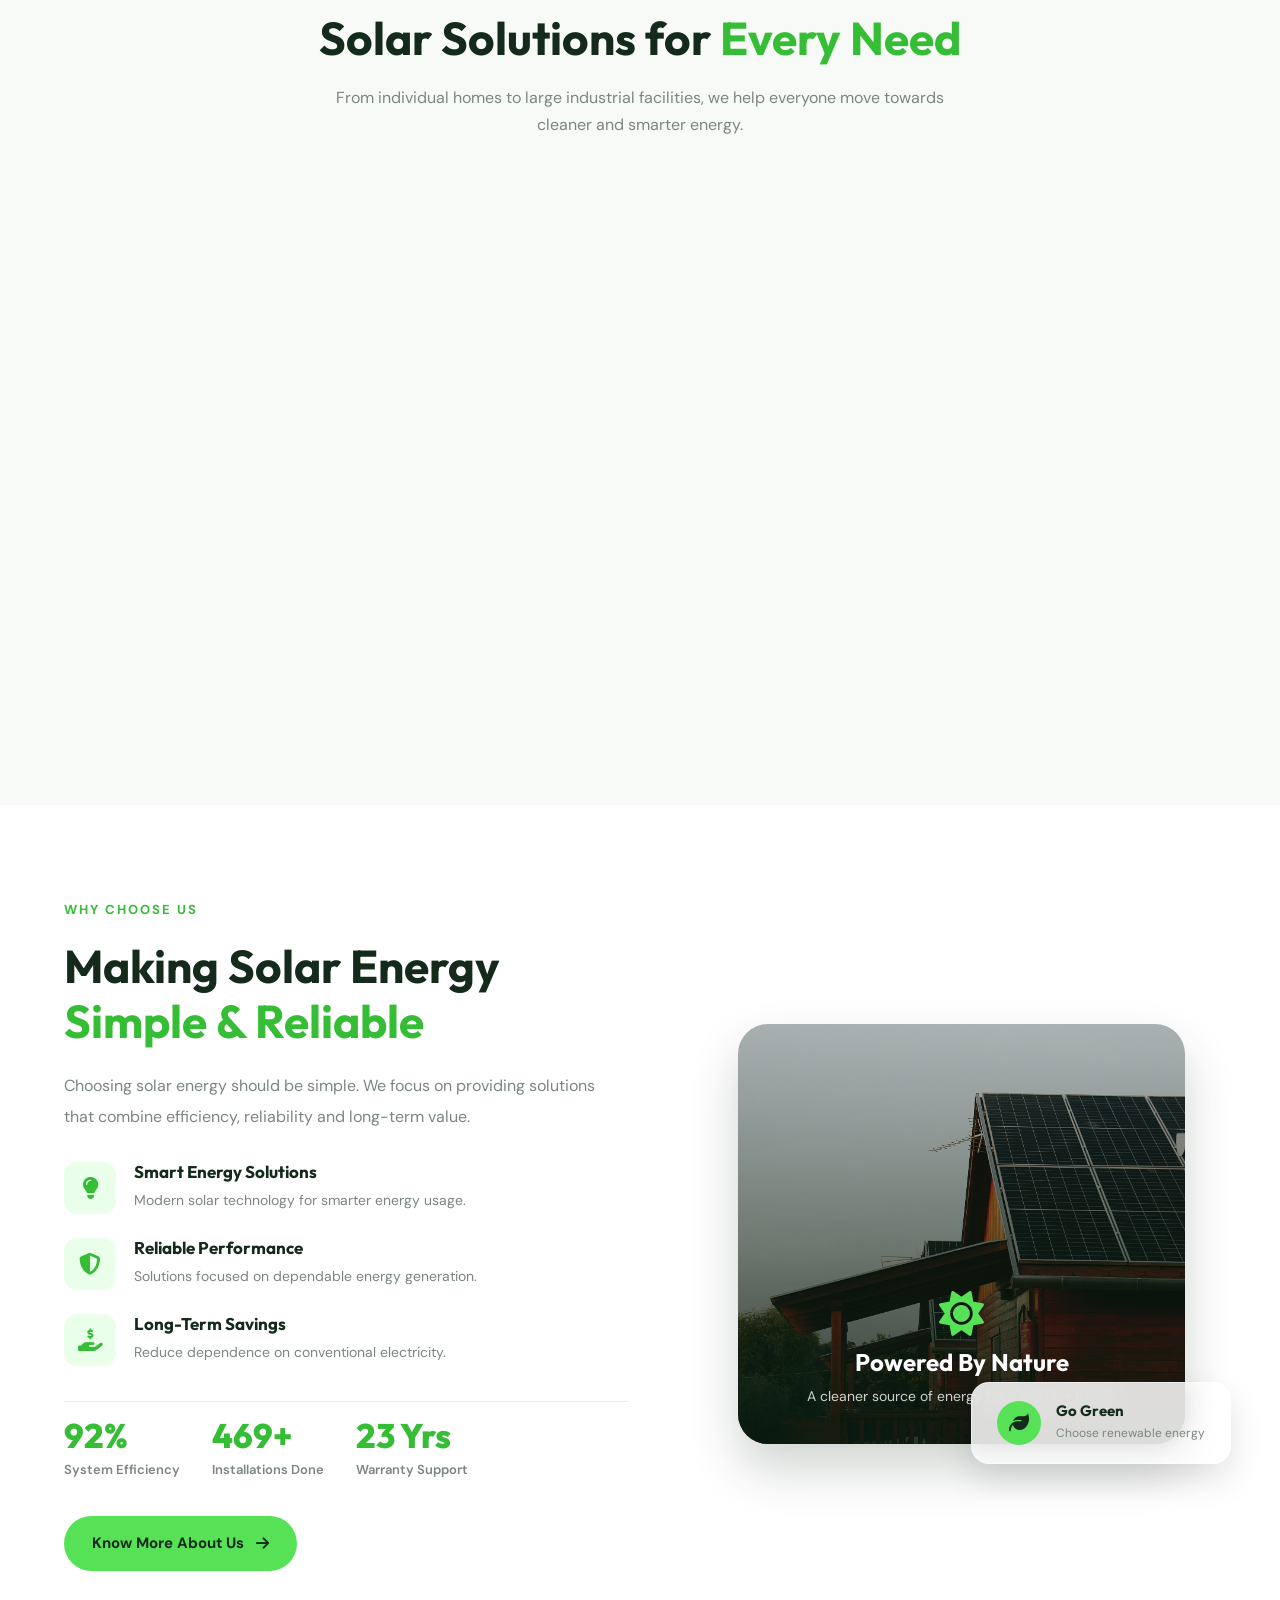
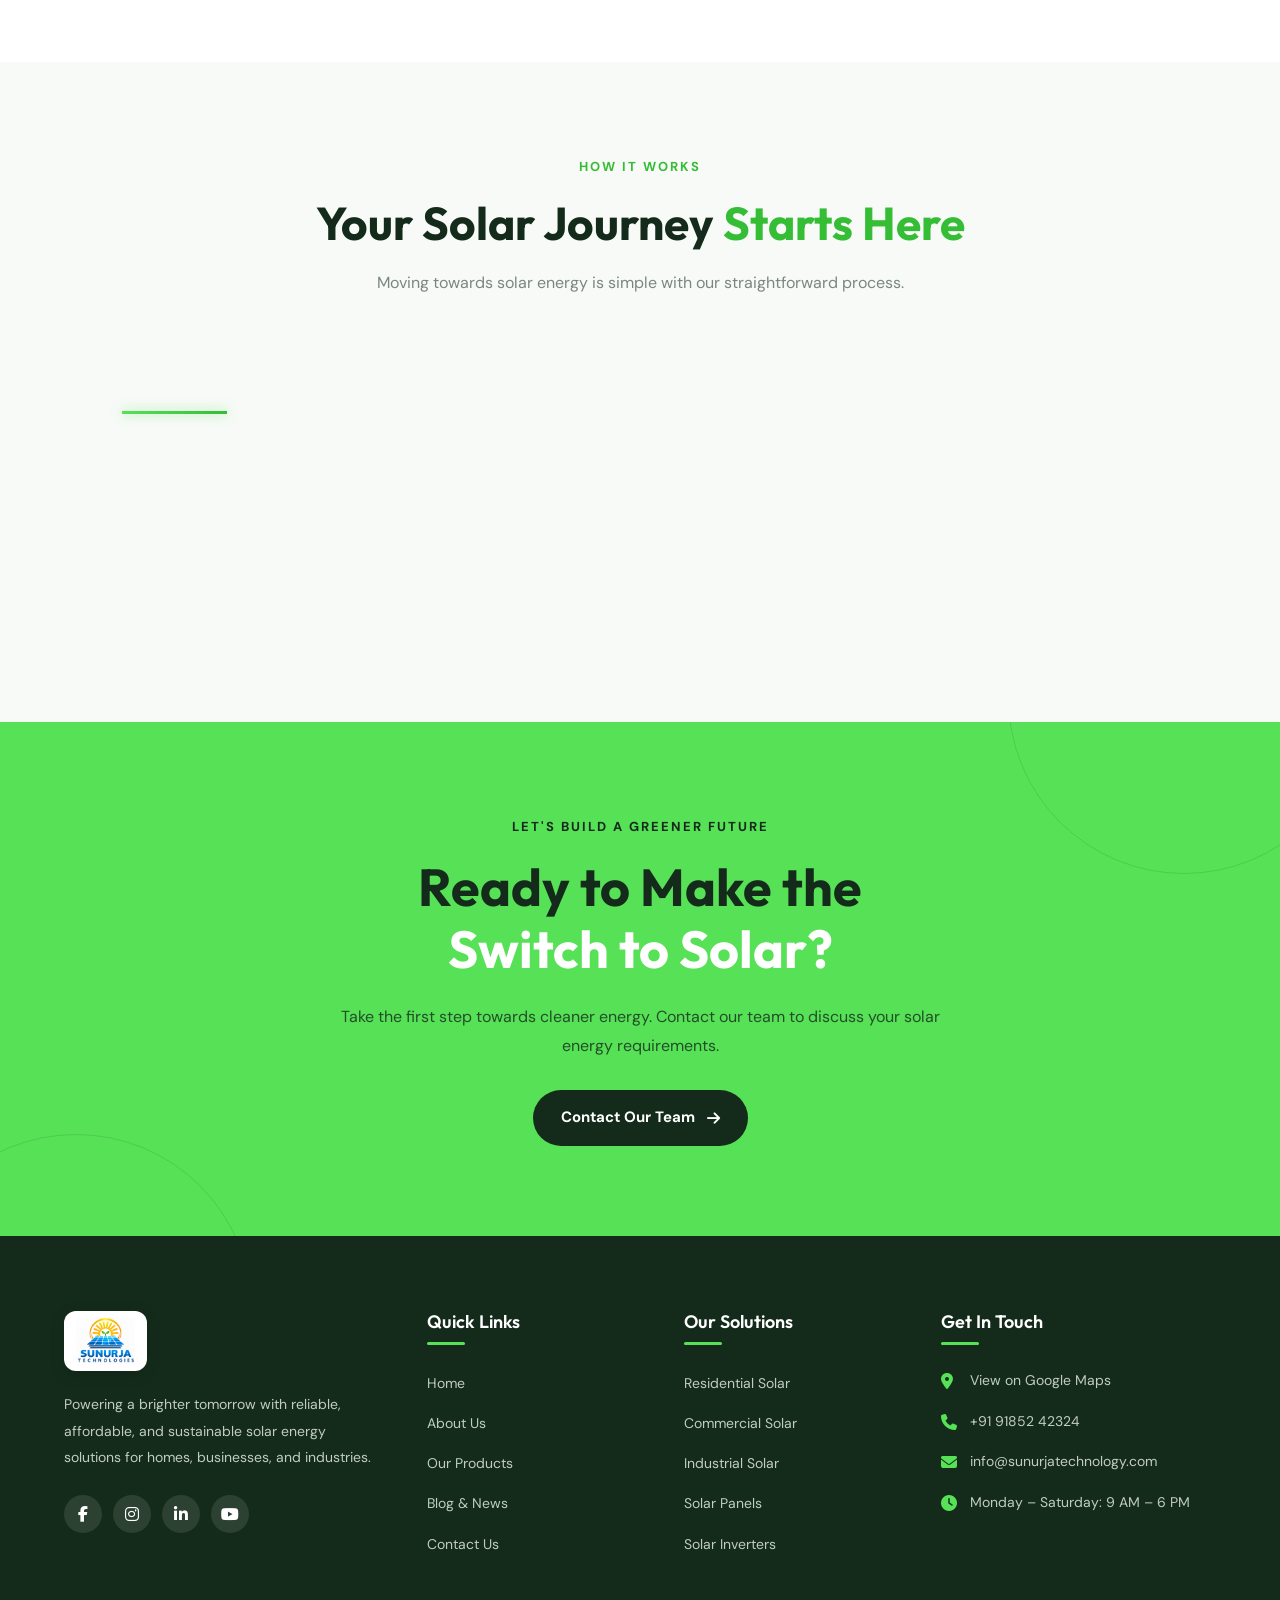
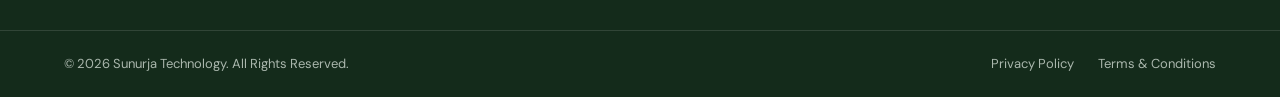
==== commit 44772f00: "Update index.html, products.html, and product-details.html" ====
--- a/index.html
+++ b/index.html
@@ -221,418 +221,410 @@
 
                     <!-- Residential -->
 
-<<<<<<< HEAD
-    </html>
-<<<<<<< HEAD
-    
-=======
-  
->>>>>>> dc01ea466e6fa1b597266f9905d8fdbc782ff694
-=======
-                    <article class="solution-card animate-on-scroll" data-animation="fade-up" data-delay="100">
-
-                        <div class="solution-card-img-wrap">
-                            <img src="assets/images/home/images/residential-solar.jpg" alt="Residential Solar"
-                                class="solution-bg-img">
-                            <div class="solution-img-overlay"></div>
-                        </div>
-
-                        <div class="solution-card-content">
-                            <div class="solution-card-header">
-                                <div class="solution-icon">
-                                    <i class="fa-solid fa-house"></i>
-                                </div>
-                                <span class="solution-number">01</span>
-                            </div>
-
-                            <h3>Residential Solar</h3>
-
+
+</html>
+
+
+
+<article class="solution-card animate-on-scroll" data-animation="fade-up" data-delay="100">
+
+    <div class="solution-card-img-wrap">
+        <img src="assets/images/home/images/residential-solar.jpg" alt="Residential Solar" class="solution-bg-img">
+        <div class="solution-img-overlay"></div>
+    </div>
+
+    <div class="solution-card-content">
+        <div class="solution-card-header">
+            <div class="solution-icon">
+                <i class="fa-solid fa-house"></i>
+            </div>
+            <span class="solution-number">01</span>
+        </div>
+
+        <h3>Residential Solar</h3>
+
+        <p>
+            Smart rooftop solar solutions for homes
+            to reduce electricity bills and achieve
+            energy independence.
+        </p>
+
+        <a href="pages/products.html" class="card-link">
+            Explore Solution
+            <i class="fa-solid fa-arrow-right"></i>
+        </a>
+    </div>
+
+</article>
+
+
+<!-- Commercial -->
+
+<article class="solution-card featured-card animate-on-scroll" data-animation="fade-up" data-delay="200">
+
+    <div class="solution-card-img-wrap">
+        <img src="assets/images/home/images/commercial-solar.jpg" alt="Commercial Solar" class="solution-bg-img">
+        <div class="solution-img-overlay"></div>
+    </div>
+
+    <div class="solution-card-content">
+        <div class="solution-card-header">
+            <div class="solution-icon">
+                <i class="fa-solid fa-building"></i>
+            </div>
+            <span class="solution-number">02</span>
+        </div>
+
+        <h3>Commercial Solar</h3>
+
+        <p>
+            Cost-effective solar energy systems for
+            offices, shops and commercial buildings.
+        </p>
+
+        <a href="pages/products.html" class="card-link">
+            Explore Solution
+            <i class="fa-solid fa-arrow-right"></i>
+        </a>
+    </div>
+
+</article>
+
+
+<!-- Industrial -->
+
+<article class="solution-card animate-on-scroll" data-animation="fade-up" data-delay="300">
+
+    <div class="solution-card-img-wrap">
+        <img src="assets/images/home/images/industrial-solar.jpg" alt="Industrial Solar" class="solution-bg-img">
+        <div class="solution-img-overlay"></div>
+    </div>
+
+    <div class="solution-card-content">
+        <div class="solution-card-header">
+            <div class="solution-icon">
+                <i class="fa-solid fa-industry"></i>
+            </div>
+            <span class="solution-number">03</span>
+        </div>
+
+        <h3>Industrial Solar</h3>
+
+        <p>
+            High-capacity solar energy solutions
+            designed for factories and industrial
+            facilities.
+        </p>
+
+        <a href="pages/products.html" class="card-link">
+            Explore Solution
+            <i class="fa-solid fa-arrow-right"></i>
+        </a>
+    </div>
+
+</article>
+
+</div>
+
+</div>
+
+</section>
+
+
+<!-- ================= WHY CHOOSE US ================= -->
+
+<section class="why-section section-padding">
+
+    <div class="container">
+
+        <div class="why-grid">
+
+            <div class="why-content animate-on-scroll" data-animation="fade-right">
+
+                <span class="section-label">
+                    WHY CHOOSE US
+                </span>
+
+                <h2>
+                    Making Solar Energy
+                    <span>Simple & Reliable</span>
+                </h2>
+
+                <p>
+                    Choosing solar energy should be simple.
+                    We focus on providing solutions that
+                    combine efficiency, reliability and
+                    long-term value.
+                </p>
+
+                <div class="why-features">
+
+                    <div class="why-feature">
+
+                        <div class="feature-icon">
+                            <i class="fa-solid fa-lightbulb"></i>
+                        </div>
+
+                        <div>
+                            <h4>Smart Energy Solutions</h4>
                             <p>
-                                Smart rooftop solar solutions for homes
-                                to reduce electricity bills and achieve
-                                energy independence.
+                                Modern solar technology
+                                for smarter energy usage.
                             </p>
-
-                            <a href="pages/products.html" class="card-link">
-                                Explore Solution
-                                <i class="fa-solid fa-arrow-right"></i>
-                            </a>
-                        </div>
-
-                    </article>
-
-
-                    <!-- Commercial -->
-
-                    <article class="solution-card featured-card animate-on-scroll" data-animation="fade-up"
-                        data-delay="200">
-
-                        <div class="solution-card-img-wrap">
-                            <img src="assets/images/home/images/commercial-solar.jpg" alt="Commercial Solar"
-                                class="solution-bg-img">
-                            <div class="solution-img-overlay"></div>
-                        </div>
-
-                        <div class="solution-card-content">
-                            <div class="solution-card-header">
-                                <div class="solution-icon">
-                                    <i class="fa-solid fa-building"></i>
-                                </div>
-                                <span class="solution-number">02</span>
-                            </div>
-
-                            <h3>Commercial Solar</h3>
-
+                        </div>
+
+                    </div>
+
+
+                    <div class="why-feature">
+
+                        <div class="feature-icon">
+                            <i class="fa-solid fa-shield-halved"></i>
+                        </div>
+
+                        <div>
+                            <h4>Reliable Performance</h4>
                             <p>
-                                Cost-effective solar energy systems for
-                                offices, shops and commercial buildings.
+                                Solutions focused on
+                                dependable energy generation.
                             </p>
-
-                            <a href="pages/products.html" class="card-link">
-                                Explore Solution
-                                <i class="fa-solid fa-arrow-right"></i>
-                            </a>
-                        </div>
-
-                    </article>
-
-
-                    <!-- Industrial -->
-
-                    <article class="solution-card animate-on-scroll" data-animation="fade-up" data-delay="300">
-
-                        <div class="solution-card-img-wrap">
-                            <img src="assets/images/home/images/industrial-solar.jpg" alt="Industrial Solar"
-                                class="solution-bg-img">
-                            <div class="solution-img-overlay"></div>
-                        </div>
-
-                        <div class="solution-card-content">
-                            <div class="solution-card-header">
-                                <div class="solution-icon">
-                                    <i class="fa-solid fa-industry"></i>
-                                </div>
-                                <span class="solution-number">03</span>
-                            </div>
-
-                            <h3>Industrial Solar</h3>
-
+                        </div>
+
+                    </div>
+
+
+                    <div class="why-feature">
+
+                        <div class="feature-icon">
+                            <i class="fa-solid fa-hand-holding-dollar"></i>
+                        </div>
+
+                        <div>
+                            <h4>Long-Term Savings</h4>
                             <p>
-                                High-capacity solar energy solutions
-                                designed for factories and industrial
-                                facilities.
+                                Reduce dependence on
+                                conventional electricity.
                             </p>
-
-                            <a href="pages/products.html" class="card-link">
-                                Explore Solution
-                                <i class="fa-solid fa-arrow-right"></i>
-                            </a>
-                        </div>
-
-                    </article>
-
-                </div>
-
-            </div>
-
-        </section>
-
-
-        <!-- ================= WHY CHOOSE US ================= -->
-
-        <section class="why-section section-padding">
-
-            <div class="container">
-
-                <div class="why-grid">
-
-                    <div class="why-content animate-on-scroll" data-animation="fade-right">
-
-                        <span class="section-label">
-                            WHY CHOOSE US
-                        </span>
-
-                        <h2>
-                            Making Solar Energy
-                            <span>Simple & Reliable</span>
-                        </h2>
-
-                        <p>
-                            Choosing solar energy should be simple.
-                            We focus on providing solutions that
-                            combine efficiency, reliability and
-                            long-term value.
-                        </p>
-
-                        <div class="why-features">
-
-                            <div class="why-feature">
-
-                                <div class="feature-icon">
-                                    <i class="fa-solid fa-lightbulb"></i>
-                                </div>
-
-                                <div>
-                                    <h4>Smart Energy Solutions</h4>
-                                    <p>
-                                        Modern solar technology
-                                        for smarter energy usage.
-                                    </p>
-                                </div>
-
-                            </div>
-
-
-                            <div class="why-feature">
-
-                                <div class="feature-icon">
-                                    <i class="fa-solid fa-shield-halved"></i>
-                                </div>
-
-                                <div>
-                                    <h4>Reliable Performance</h4>
-                                    <p>
-                                        Solutions focused on
-                                        dependable energy generation.
-                                    </p>
-                                </div>
-
-                            </div>
-
-
-                            <div class="why-feature">
-
-                                <div class="feature-icon">
-                                    <i class="fa-solid fa-hand-holding-dollar"></i>
-                                </div>
-
-                                <div>
-                                    <h4>Long-Term Savings</h4>
-                                    <p>
-                                        Reduce dependence on
-                                        conventional electricity.
-                                    </p>
-                                </div>
-
-                            </div>
-
-                        </div>
-
-                        <!-- Statistics Counter Row -->
-                        <div class="stats-row">
-                            <div class="stat-item">
-                                <h3 class="stat-number" data-target="99" data-suffix="%">0%</h3>
-                                <p class="stat-label">System Efficiency</p>
-                            </div>
-                            <div class="stat-item">
-                                <h3 class="stat-number" data-target="500" data-suffix="+">0+</h3>
-                                <p class="stat-label">Installations Done</p>
-                            </div>
-                            <div class="stat-item">
-                                <h3 class="stat-number" data-target="25" data-suffix=" Yrs">0 Yrs</h3>
-                                <p class="stat-label">Warranty Support</p>
-                            </div>
-                        </div>
-
-                        <a href="pages/about.html" class="btn btn-primary">
-                            Know More About Us
-                            <i class="fa-solid fa-arrow-right"></i>
-                        </a>
-
-                    </div>
-
-
-                    <div class="why-visual animate-on-scroll" data-animation="fade-left">
-
-                        <div class="why-image-card">
-                            <img src="assets/images/home/images/solar-house.jpg" alt="Solar House Installation"
-                                class="why-main-img">
-                            <div class="why-img-overlay"></div>
-
-                            <div class="why-overlay-info">
-                                <i class="fa-solid fa-sun pulse-icon"></i>
-                                <h3>Powered By Nature</h3>
-                                <p>A cleaner source of energy for a brighter future.</p>
-                            </div>
-                        </div>
-
-                        <div class="floating-card glassmorphism">
-
-                            <i class="fa-solid fa-leaf"></i>
-
-                            <div>
-                                <h4>Go Green</h4>
-                                <p>Choose renewable energy</p>
-                            </div>
-
-                        </div>
-
-                    </div>
-
-                </div>
-
-            </div>
-
-        </section>
-
-
-        <!-- ================= PROCESS SECTION ================= -->
-
-        <section class="process-section section-padding">
-
-            <div class="container">
-
-                <div class="section-heading animate-on-scroll" data-animation="fade-up">
-
-                    <span class="section-label">
-                        HOW IT WORKS
-                    </span>
-
-                    <h2>
-                        Your Solar Journey
-                        <span>Starts Here</span>
-                    </h2>
+                        </div>
+
+                    </div>
+
+                </div>
+
+                <!-- Statistics Counter Row -->
+                <div class="stats-row">
+                    <div class="stat-item">
+                        <h3 class="stat-number" data-target="99" data-suffix="%">0%</h3>
+                        <p class="stat-label">System Efficiency</p>
+                    </div>
+                    <div class="stat-item">
+                        <h3 class="stat-number" data-target="500" data-suffix="+">0+</h3>
+                        <p class="stat-label">Installations Done</p>
+                    </div>
+                    <div class="stat-item">
+                        <h3 class="stat-number" data-target="25" data-suffix=" Yrs">0 Yrs</h3>
+                        <p class="stat-label">Warranty Support</p>
+                    </div>
+                </div>
+
+                <a href="pages/about.html" class="btn btn-primary">
+                    Know More About Us
+                    <i class="fa-solid fa-arrow-right"></i>
+                </a>
+
+            </div>
+
+
+            <div class="why-visual animate-on-scroll" data-animation="fade-left">
+
+                <div class="why-image-card">
+                    <img src="assets/images/home/images/solar-house.jpg" alt="Solar House Installation"
+                        class="why-main-img">
+                    <div class="why-img-overlay"></div>
+
+                    <div class="why-overlay-info">
+                        <i class="fa-solid fa-sun pulse-icon"></i>
+                        <h3>Powered By Nature</h3>
+                        <p>A cleaner source of energy for a brighter future.</p>
+                    </div>
+                </div>
+
+                <div class="floating-card glassmorphism">
+
+                    <i class="fa-solid fa-leaf"></i>
+
+                    <div>
+                        <h4>Go Green</h4>
+                        <p>Choose renewable energy</p>
+                    </div>
+
+                </div>
+
+            </div>
+
+        </div>
+
+    </div>
+
+</section>
+
+
+<!-- ================= PROCESS SECTION ================= -->
+
+<section class="process-section section-padding">
+
+    <div class="container">
+
+        <div class="section-heading animate-on-scroll" data-animation="fade-up">
+
+            <span class="section-label">
+                HOW IT WORKS
+            </span>
+
+            <h2>
+                Your Solar Journey
+                <span>Starts Here</span>
+            </h2>
+
+            <p>
+                Moving towards solar energy is simple
+                with our straightforward process.
+            </p>
+
+        </div>
+
+
+        <div class="process-timeline-container">
+            <div class="process-line-progress" id="processProgress"></div>
+
+            <div class="process-grid">
+
+                <div class="process-card animate-on-scroll" data-animation="fade-up" data-delay="100">
+
+                    <span class="process-number">01</span>
+
+                    <div class="process-icon">
+                        <i class="fa-solid fa-comments"></i>
+                    </div>
+
+                    <h3>Consultation</h3>
 
                     <p>
-                        Moving towards solar energy is simple
-                        with our straightforward process.
+                        Discuss your energy requirements
+                        and explore suitable solar solutions.
                     </p>
 
                 </div>
 
 
-                <div class="process-timeline-container">
-                    <div class="process-line-progress" id="processProgress"></div>
-
-                    <div class="process-grid">
-
-                        <div class="process-card animate-on-scroll" data-animation="fade-up" data-delay="100">
-
-                            <span class="process-number">01</span>
-
-                            <div class="process-icon">
-                                <i class="fa-solid fa-comments"></i>
-                            </div>
-
-                            <h3>Consultation</h3>
-
-                            <p>
-                                Discuss your energy requirements
-                                and explore suitable solar solutions.
-                            </p>
-
-                        </div>
-
-
-                        <div class="process-card animate-on-scroll" data-animation="fade-up" data-delay="200">
-
-                            <span class="process-number">02</span>
-
-                            <div class="process-icon">
-                                <i class="fa-solid fa-clipboard-check"></i>
-                            </div>
-
-                            <h3>Planning</h3>
-
-                            <p>
-                                Evaluate your requirements and
-                                prepare a suitable solar system plan.
-                            </p>
-
-                        </div>
-
-
-                        <div class="process-card animate-on-scroll" data-animation="fade-up" data-delay="300">
-
-                            <span class="process-number">03</span>
-
-                            <div class="process-icon">
-                                <i class="fa-solid fa-solar-panel"></i>
-                            </div>
-
-                            <h3>Installation</h3>
-
-                            <p>
-                                Move towards clean energy with
-                                professional solar system installation.
-                            </p>
-
-                        </div>
-
-
-                        <div class="process-card animate-on-scroll" data-animation="fade-up" data-delay="400">
-
-                            <span class="process-number">04</span>
-
-                            <div class="process-icon">
-                                <i class="fa-solid fa-plug-circle-check"></i>
-                            </div>
-
-                            <h3>Go Solar</h3>
-
-                            <p>
-                                Start using renewable energy
-                                and enjoy the benefits of solar power.
-                            </p>
-
-                        </div>
-
-                    </div>
-                </div>
-
-            </div>
-
-        </section>
-
-
-        <!-- ================= CTA SECTION ================= -->
-
-        <section class="cta-section animate-on-scroll" data-animation="fade-up">
-
-            <div class="container">
-
-                <div class="cta-content">
-
-                    <span class="section-label">
-                        LET'S BUILD A GREENER FUTURE
-                    </span>
-
-                    <h2>
-                        Ready to Make the
-                        <span>Switch to Solar?</span>
-                    </h2>
+                <div class="process-card animate-on-scroll" data-animation="fade-up" data-delay="200">
+
+                    <span class="process-number">02</span>
+
+                    <div class="process-icon">
+                        <i class="fa-solid fa-clipboard-check"></i>
+                    </div>
+
+                    <h3>Planning</h3>
 
                     <p>
-                        Take the first step towards cleaner energy.
-                        Contact our team to discuss your solar
-                        energy requirements.
+                        Evaluate your requirements and
+                        prepare a suitable solar system plan.
                     </p>
 
-                    <a href="pages/contact.html" class="btn btn-dark">
-                        Contact Our Team
-                        <i class="fa-solid fa-arrow-right"></i>
-                    </a>
-
-                </div>
-
-            </div>
-
-        </section>
-
-    </main>
-
-
-    <!-- Footer Component -->
-    <div id="footer"></div>
-
-
-    <!-- JavaScript Files -->
-    <script src="js/navbar.js" defer></script>
-    <script src="js/footer.js" defer></script>
-    <script src="js/main.js" defer></script>
-    <script src="js/animations.js" defer></script>
+                </div>
+
+
+                <div class="process-card animate-on-scroll" data-animation="fade-up" data-delay="300">
+
+                    <span class="process-number">03</span>
+
+                    <div class="process-icon">
+                        <i class="fa-solid fa-solar-panel"></i>
+                    </div>
+
+                    <h3>Installation</h3>
+
+                    <p>
+                        Move towards clean energy with
+                        professional solar system installation.
+                    </p>
+
+                </div>
+
+
+                <div class="process-card animate-on-scroll" data-animation="fade-up" data-delay="400">
+
+                    <span class="process-number">04</span>
+
+                    <div class="process-icon">
+                        <i class="fa-solid fa-plug-circle-check"></i>
+                    </div>
+
+                    <h3>Go Solar</h3>
+
+                    <p>
+                        Start using renewable energy
+                        and enjoy the benefits of solar power.
+                    </p>
+
+                </div>
+
+            </div>
+        </div>
+
+    </div>
+
+</section>
+
+
+<!-- ================= CTA SECTION ================= -->
+
+<section class="cta-section animate-on-scroll" data-animation="fade-up">
+
+    <div class="container">
+
+        <div class="cta-content">
+
+            <span class="section-label">
+                LET'S BUILD A GREENER FUTURE
+            </span>
+
+            <h2>
+                Ready to Make the
+                <span>Switch to Solar?</span>
+            </h2>
+
+            <p>
+                Take the first step towards cleaner energy.
+                Contact our team to discuss your solar
+                energy requirements.
+            </p>
+
+            <a href="pages/contact.html" class="btn btn-dark">
+                Contact Our Team
+                <i class="fa-solid fa-arrow-right"></i>
+            </a>
+
+        </div>
+
+    </div>
+
+</section>
+
+</main>
+
+
+<!-- Footer Component -->
+<div id="footer"></div>
+
+
+<!-- JavaScript Files -->
+<script src="js/navbar.js" defer></script>
+<script src="js/footer.js" defer></script>
+<script src="js/main.js" defer></script>
+<script src="js/animations.js" defer></script>
 
 </body>
 
-</html>
->>>>>>> 273077b474b04a7814f023b5b5f6f1cf5151d921
+</html>
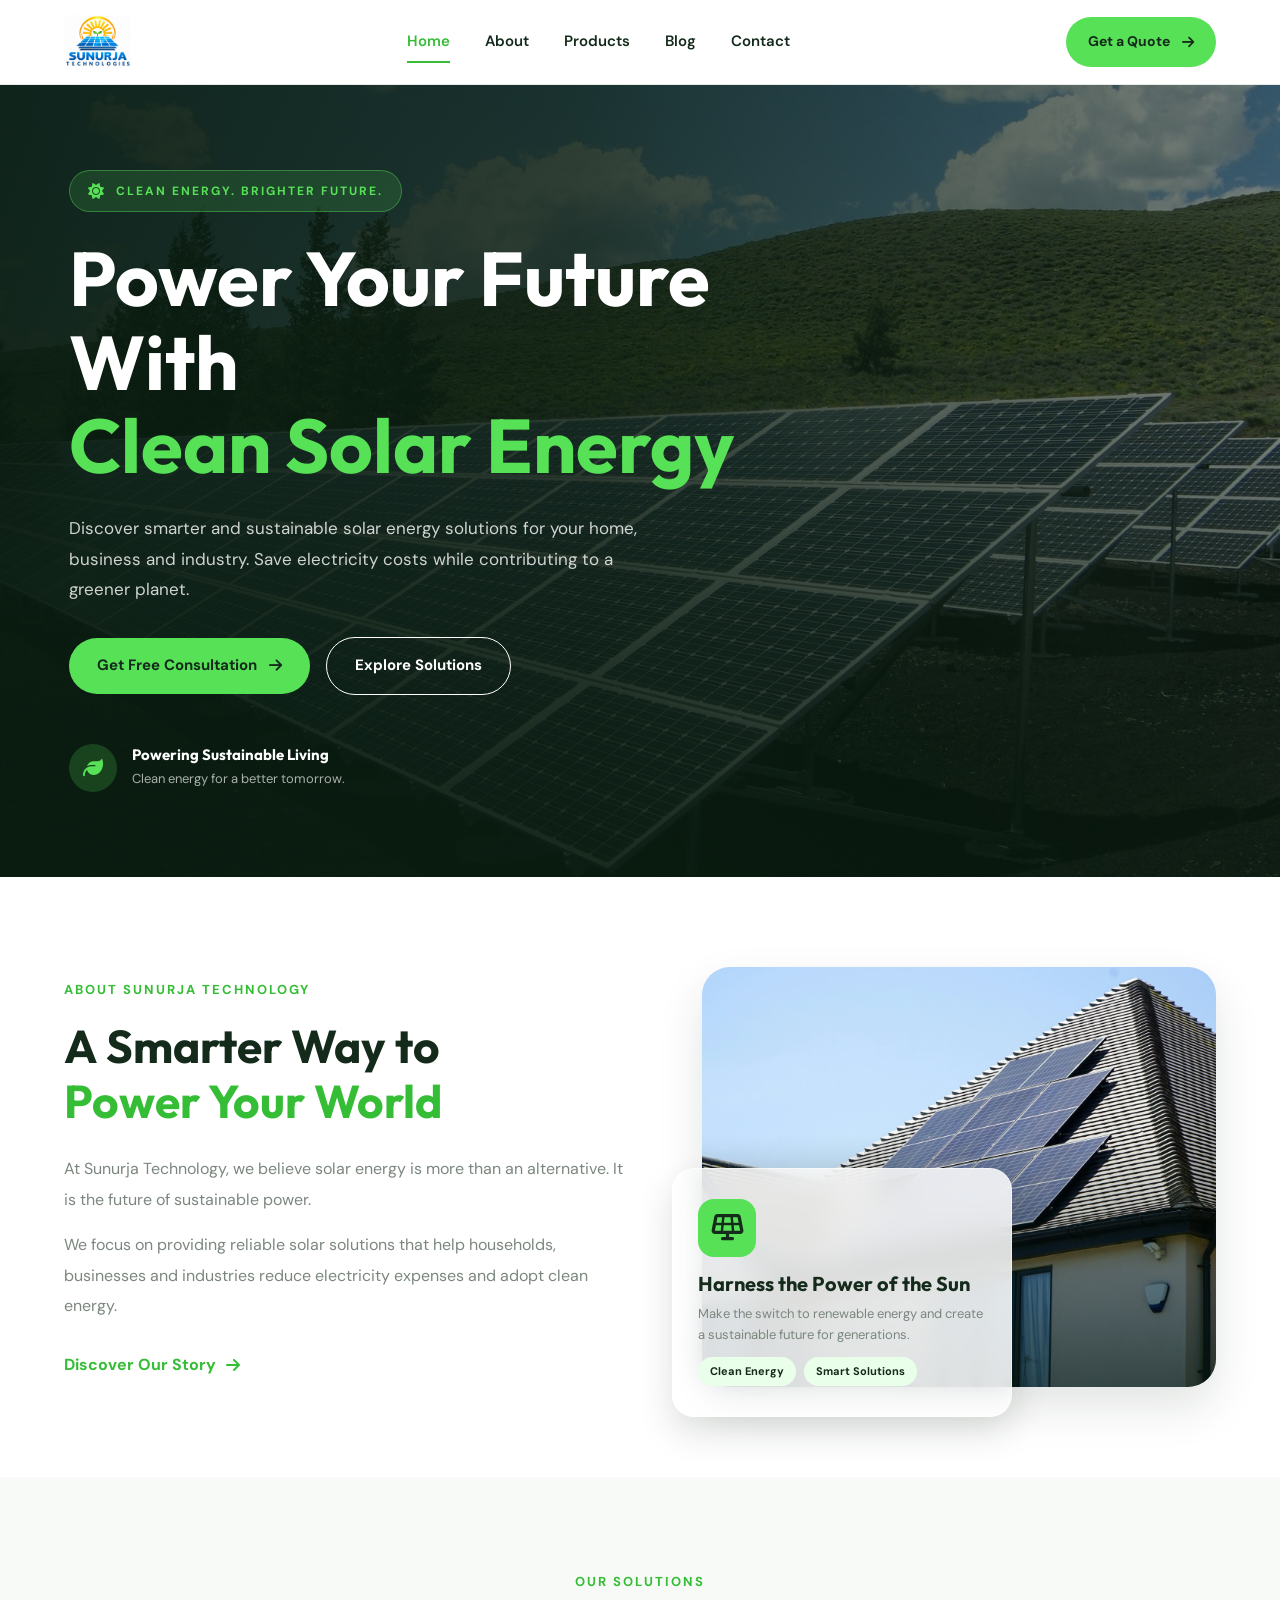
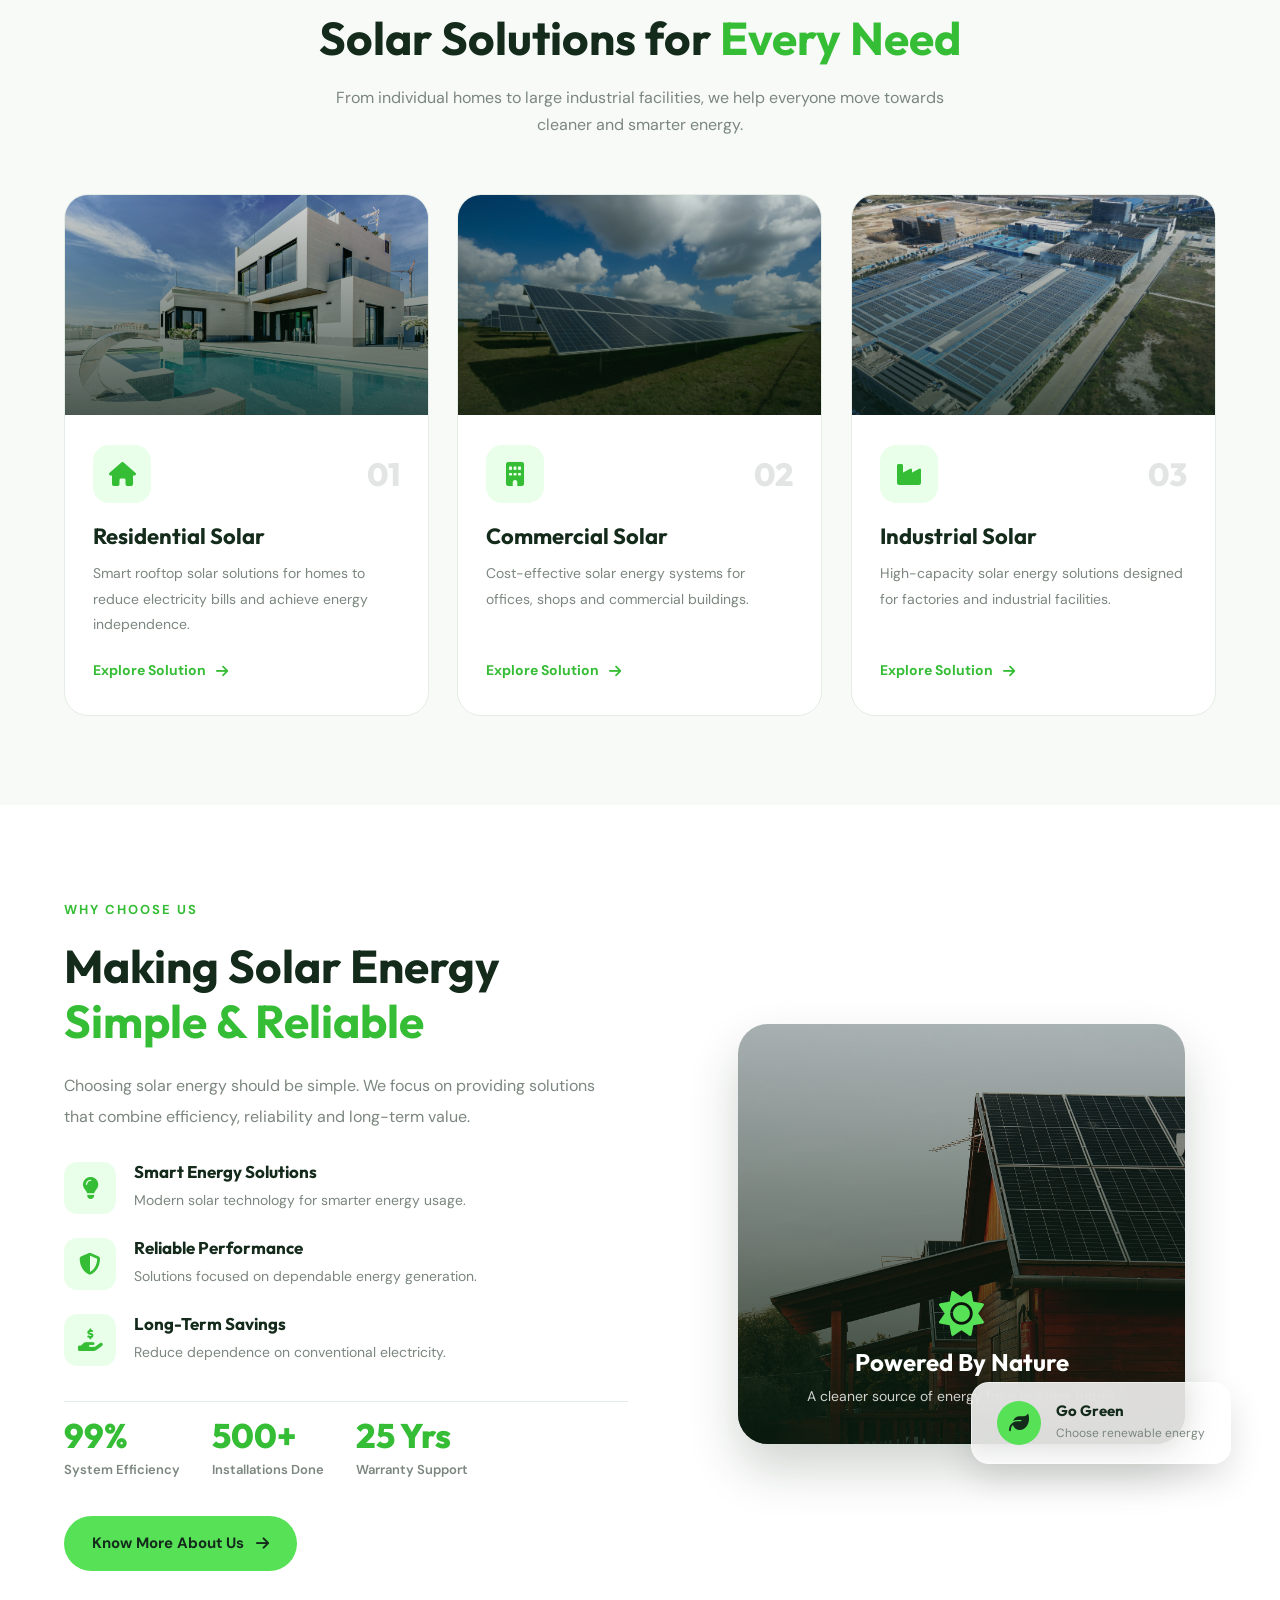
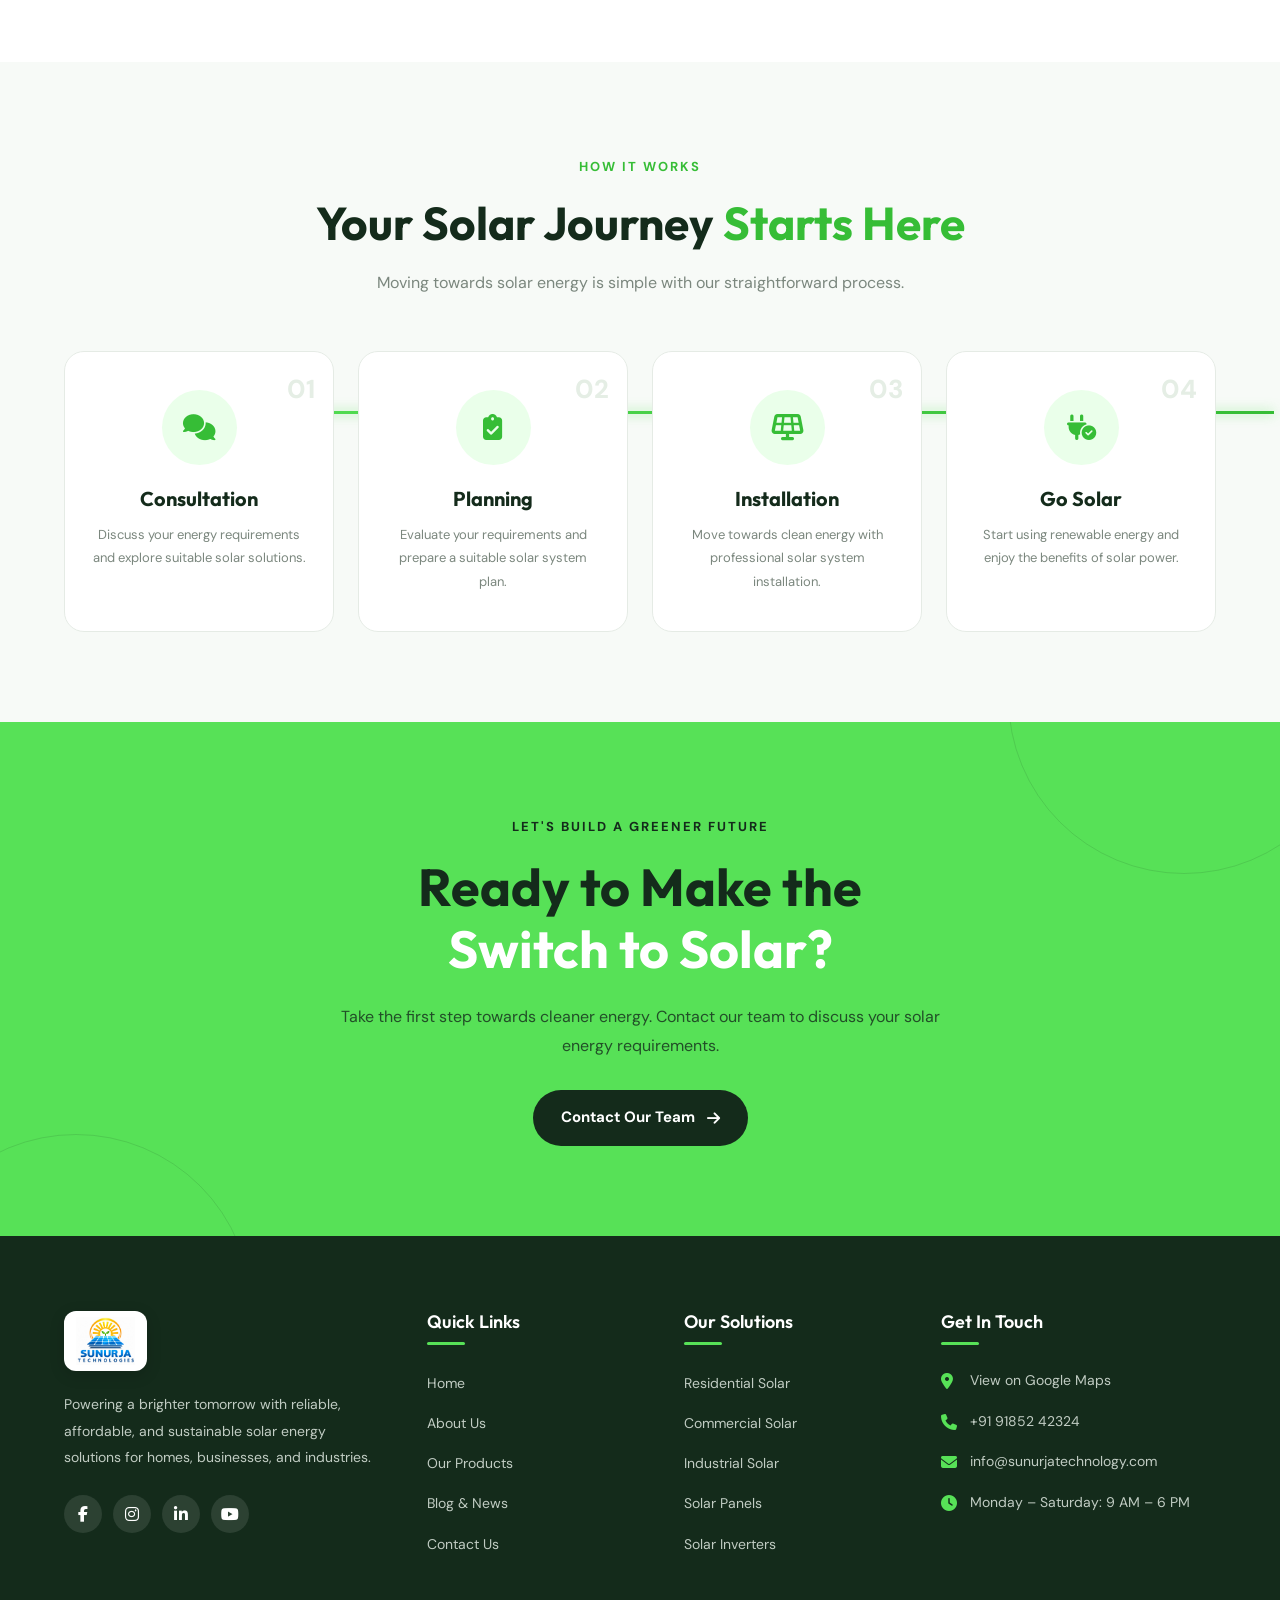
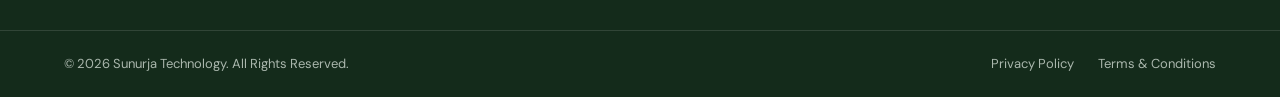
==== commit d77d6c88: "Make all solution cards on home page uniform in color" ====
--- a/index.html
+++ b/index.html
@@ -260,7 +260,7 @@
 
 <!-- Commercial -->
 
-<article class="solution-card featured-card animate-on-scroll" data-animation="fade-up" data-delay="200">
+<article class="solution-card animate-on-scroll" data-animation="fade-up" data-delay="200">
 
     <div class="solution-card-img-wrap">
         <img src="assets/images/home/images/commercial-solar.jpg" alt="Commercial Solar" class="solution-bg-img">
--- a/css/home.css
+++ b/css/home.css
@@ -423,39 +423,22 @@
     font-weight: 700;
 }
 
+/* Card Link */
+.card-link {
+    display: inline-flex;
+    align-items: center;
+    gap: 10px;
+    color: var(--primary-dark);
+    font-size: 14px;
+    font-weight: 700;
+}
+
 .card-link i {
     transition: transform 0.3s ease;
 }
 
 .solution-card:hover .card-link i {
     transform: translateX(8px);
-}
-
-/* Featured Commercial Card Variant */
-.featured-card {
-    background: var(--secondary);
-    border-color: var(--secondary);
-}
-
-.featured-card h3 {
-    color: var(--white);
-}
-
-.featured-card p {
-    color: rgba(255, 255, 255, 0.7);
-}
-
-.featured-card .solution-number {
-    color: rgba(255, 255, 255, 0.15);
-}
-
-.featured-card .solution-icon {
-    background: rgba(87, 225, 87, 0.18);
-    color: var(--primary);
-}
-
-.featured-card .card-link {
-    color: var(--primary);
 }
 
 
